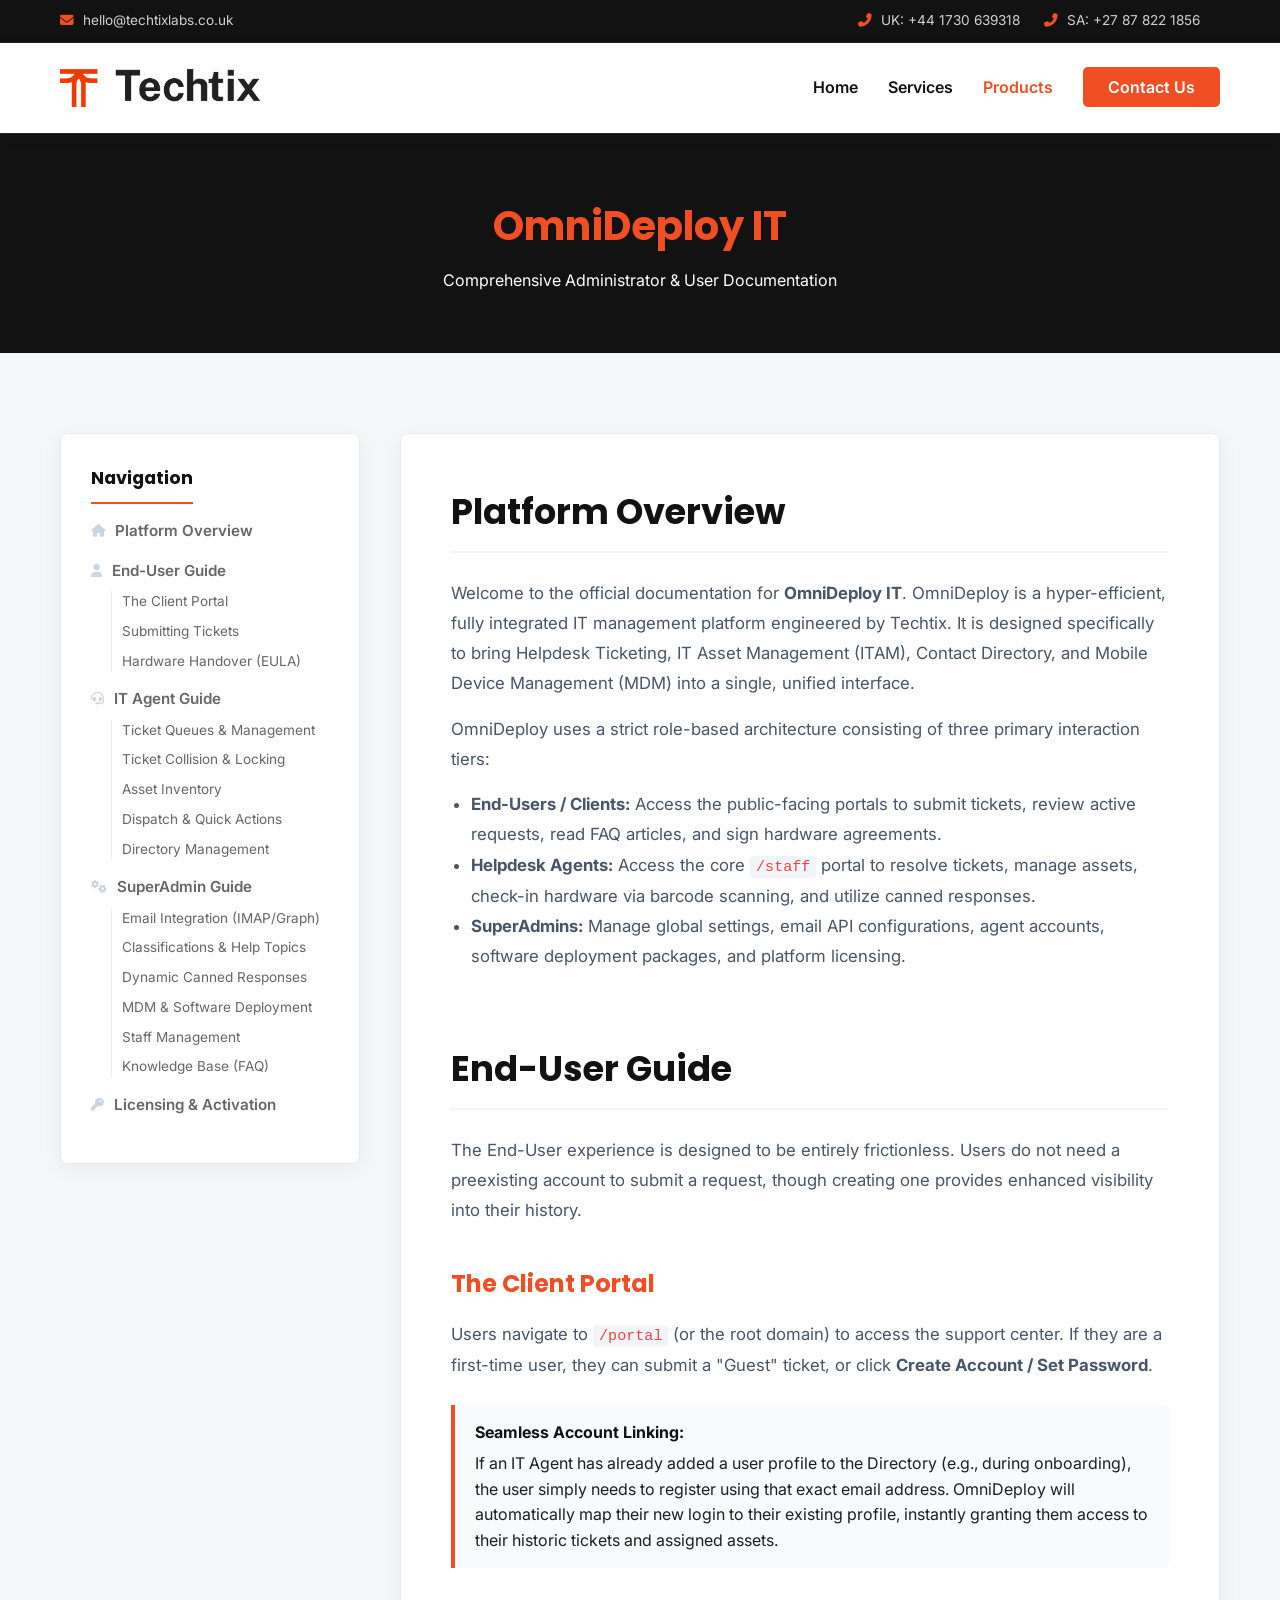
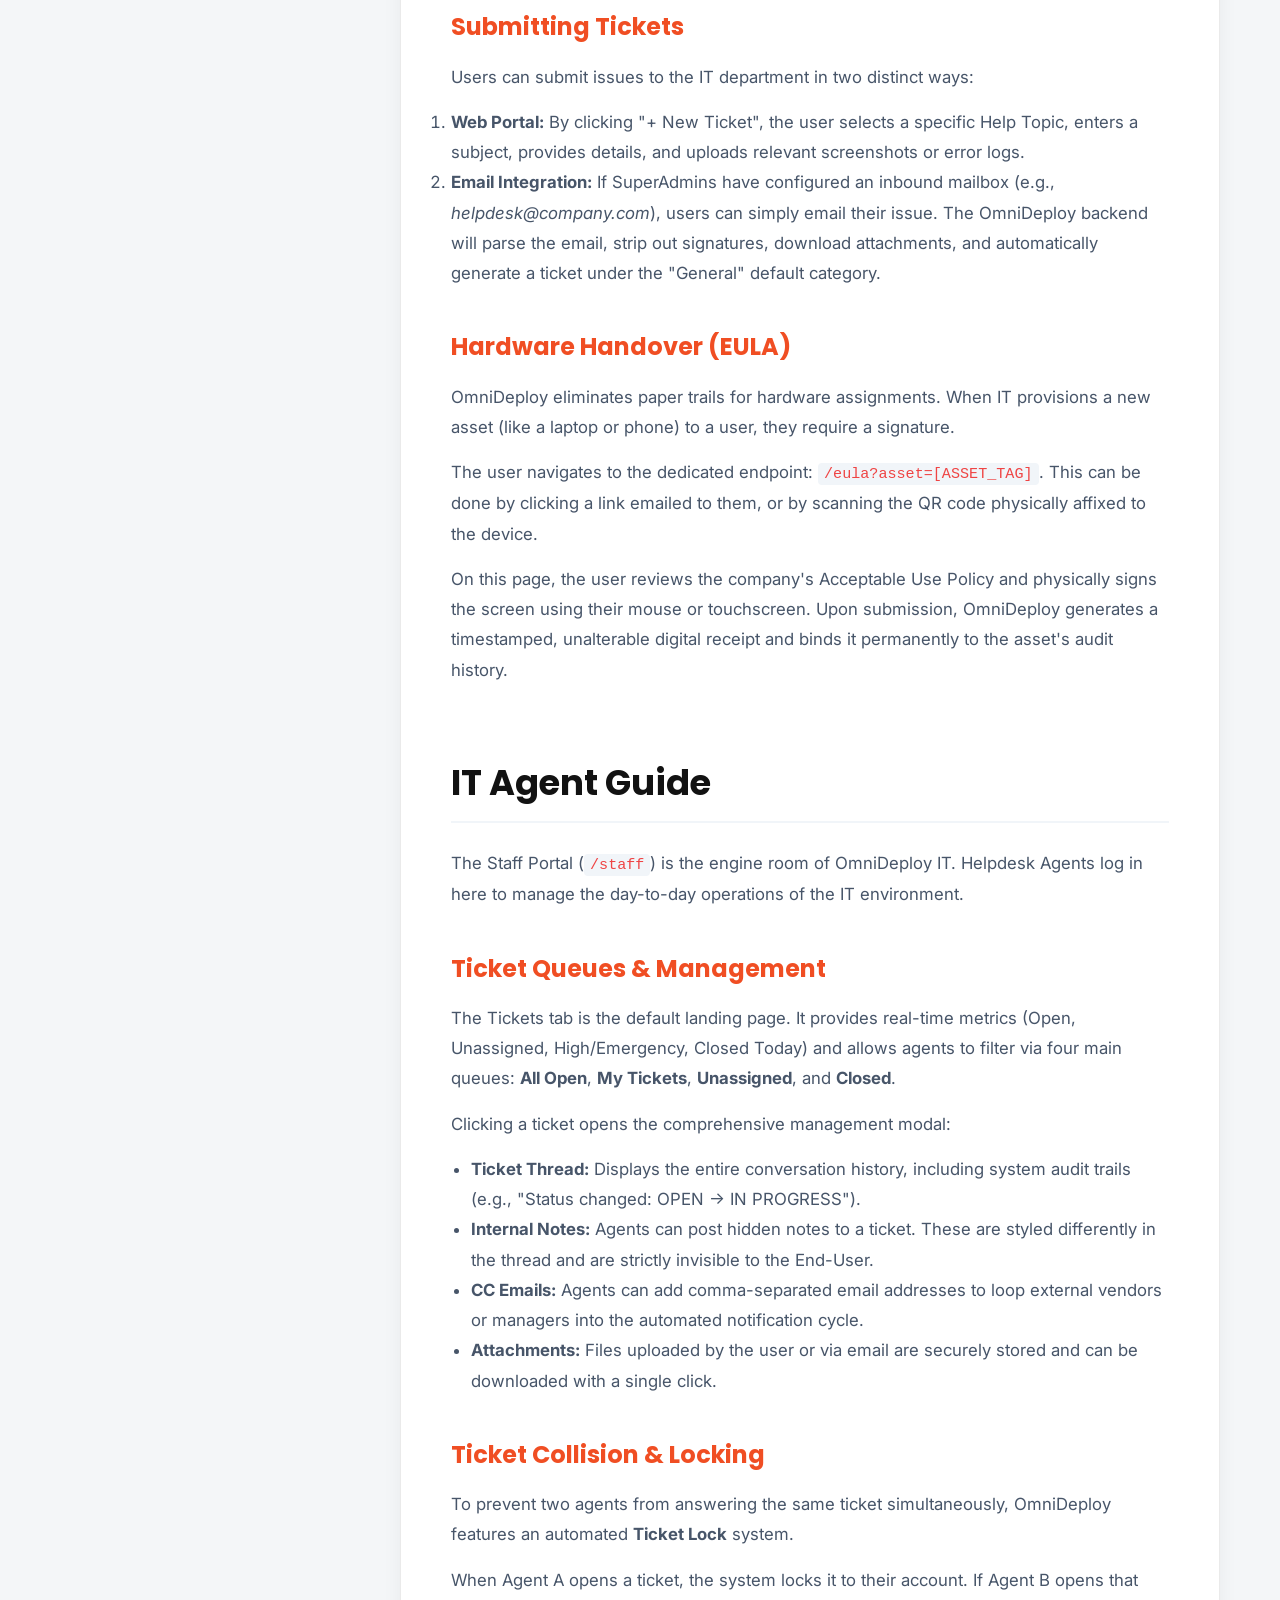
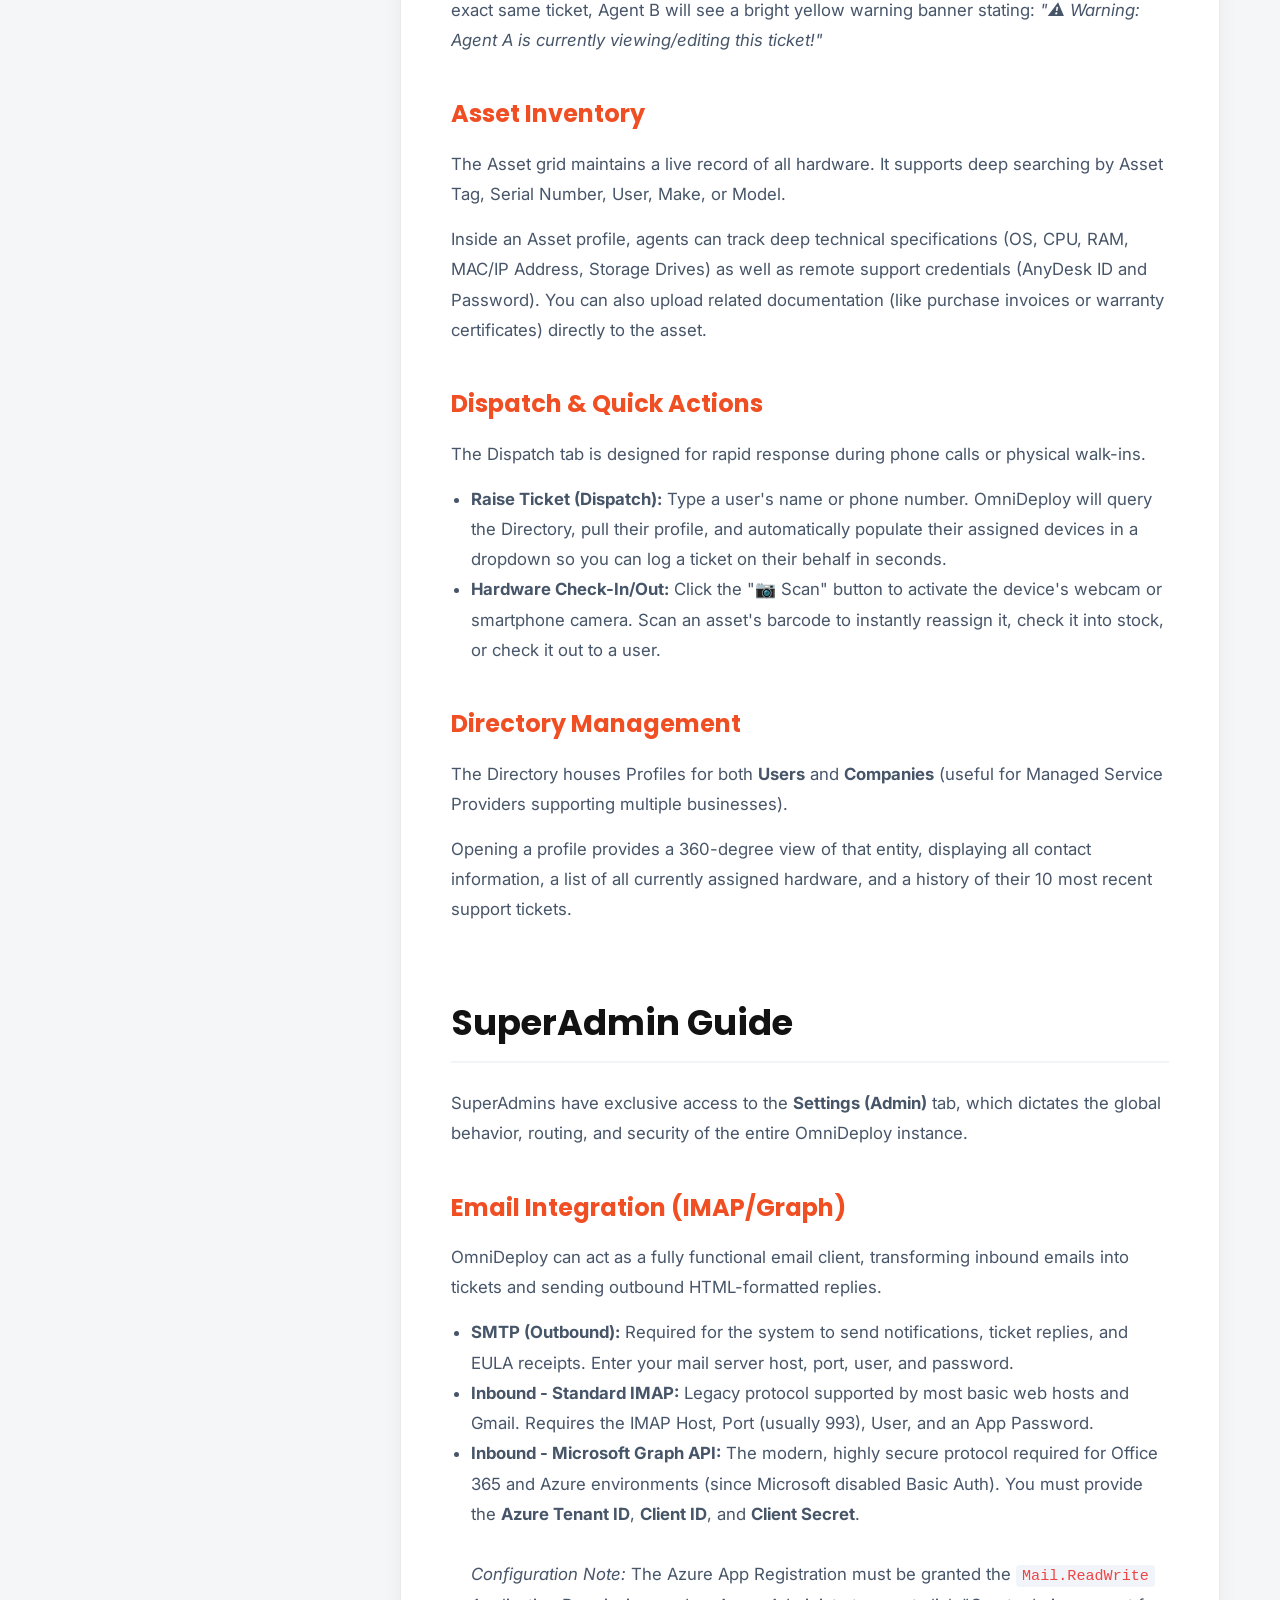
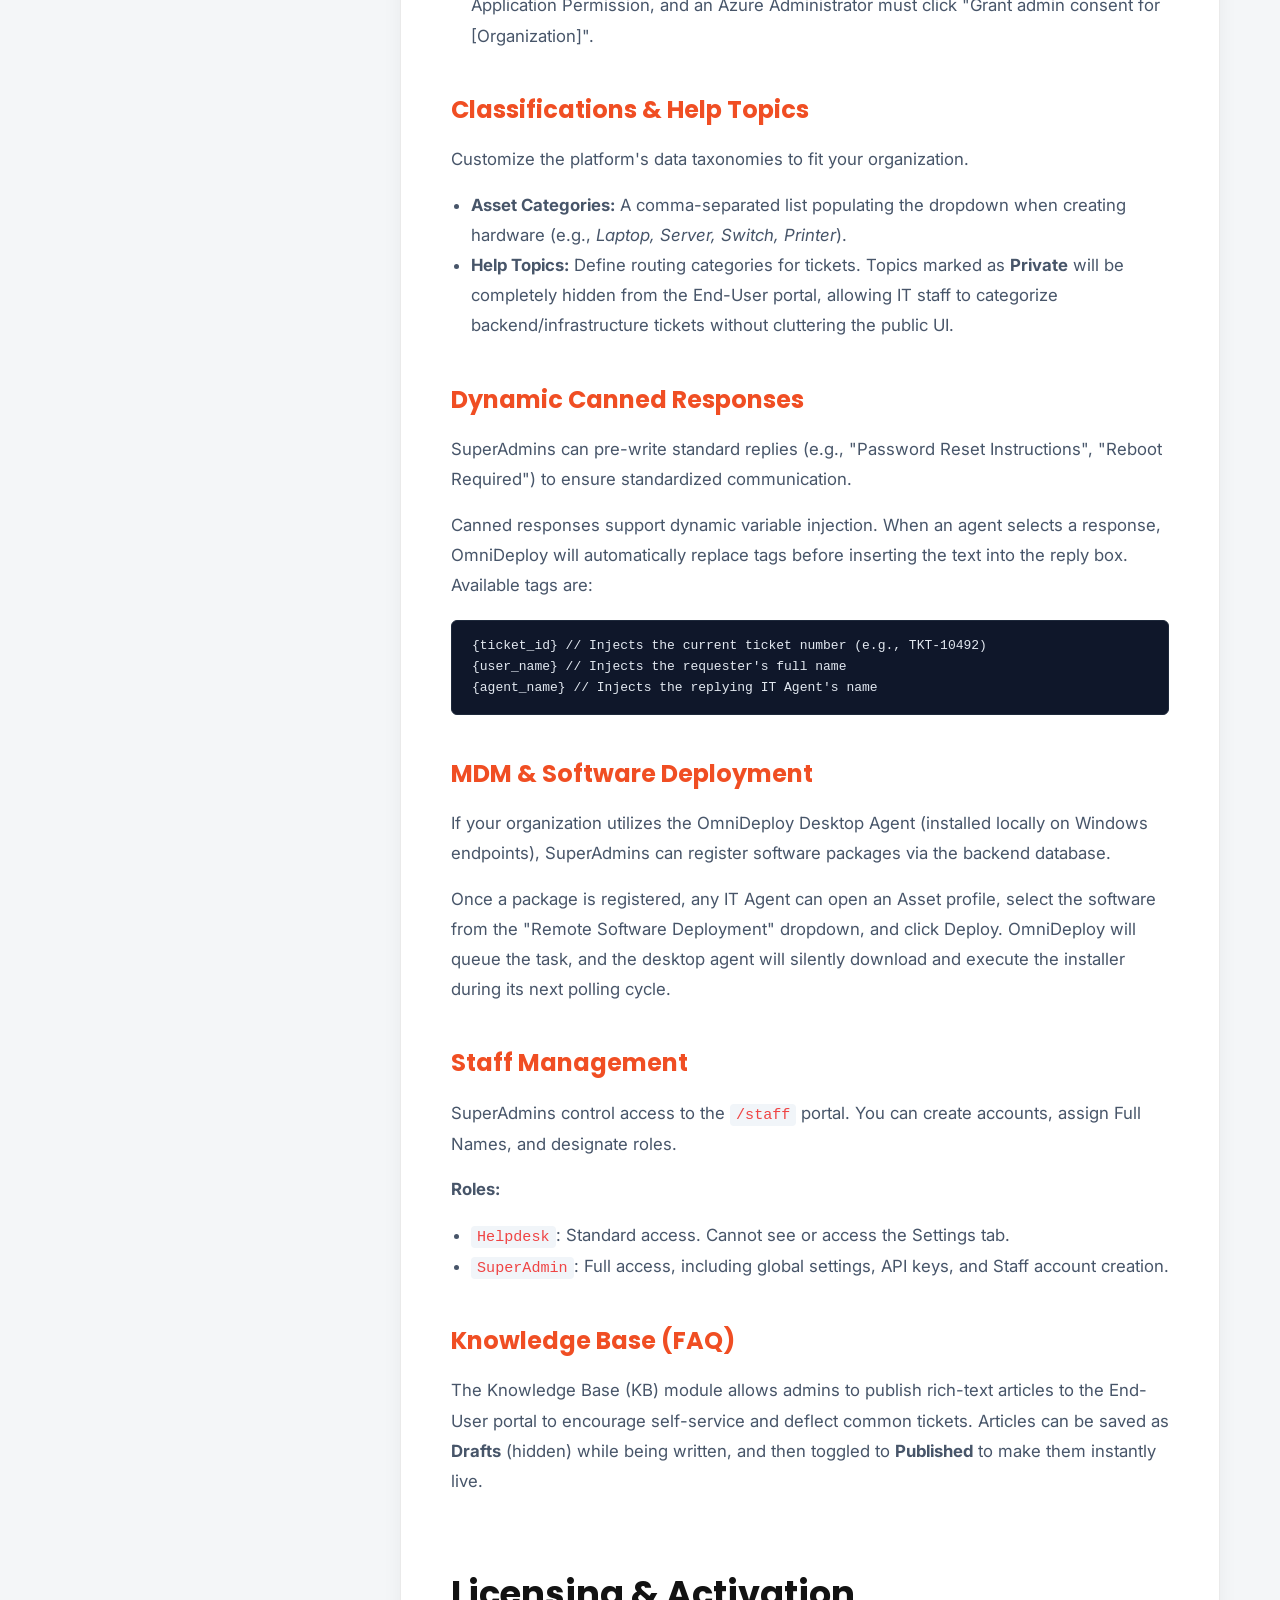
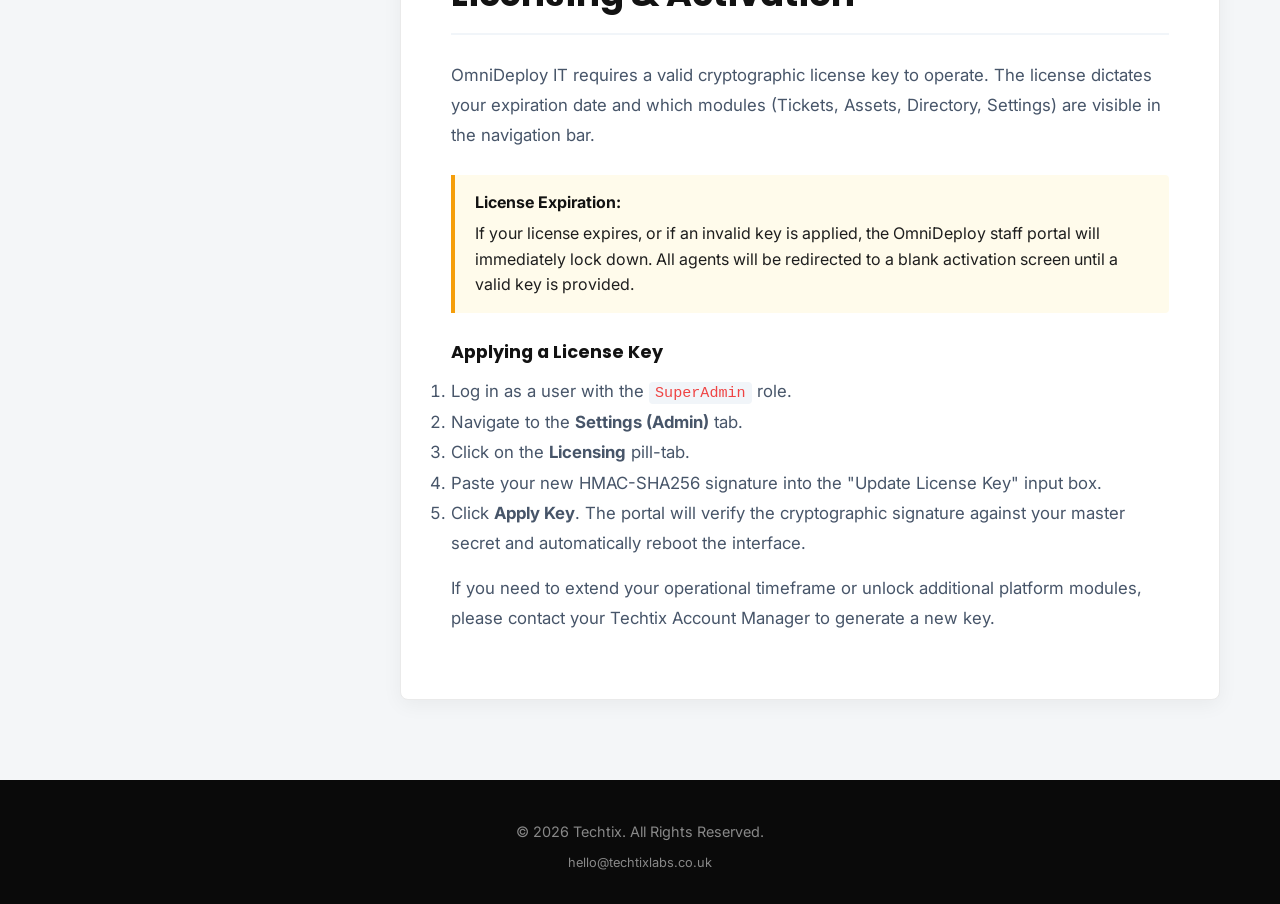
==== documentation/omnideploy/index.html @ b0137fd6 "Changes" ====
<!DOCTYPE html>
<html lang="en">
<head>
    <meta charset="UTF-8">
    <meta name="viewport" content="width=device-width, initial-scale=1.0">
    <title>OmniDeploy IT Documentation | Techtix</title>
    <link rel="stylesheet" href="https://cdnjs.cloudflare.com/ajax/libs/font-awesome/6.4.0/css/all.min.css">
    <link rel="stylesheet" href="/styles.css"> 
    <style>
        /* --- CUSTOM DOCUMENTATION STYLES --- */
        .doc-layout {
            display: flex;
            gap: 40px;
            align-items: flex-start;
        }
        
        .doc-sidebar {
            width: 300px;
            flex-shrink: 0;
            position: sticky;
            top: 110px;
            background: var(--white);
            padding: 30px;
            border-radius: 8px;
            box-shadow: 0 5px 20px rgba(0,0,0,0.05);
            border: 1px solid #eaeaea;
            max-height: calc(100vh - 140px);
            overflow-y: auto;
        }

        .doc-sidebar h4 {
            color: var(--secondary);
            font-size: 1.1rem;
            margin-bottom: 15px;
            border-bottom: 2px solid var(--primary);
            padding-bottom: 10px;
            display: inline-block;
        }

        .doc-sidebar ul {
            list-style: none;
            padding: 0;
            margin: 0;
        }

        .doc-sidebar > ul > li {
            margin-bottom: 15px;
        }

        .doc-sidebar ul ul {
            margin-left: 20px;
            margin-top: 8px;
            border-left: 1px solid #eee;
            padding-left: 10px;
        }

        .doc-sidebar ul ul li {
            margin-bottom: 8px;
        }

        .doc-sidebar ul li a {
            color: var(--text-grey);
            font-size: 0.95rem;
            font-weight: 600;
            transition: var(--transition);
            display: flex;
            align-items: center;
        }

        .doc-sidebar ul ul li a {
            font-size: 0.85rem;
            font-weight: 400;
        }

        .doc-sidebar ul li a:hover, .doc-sidebar ul li a.active-link {
            color: var(--primary);
            transform: translateX(3px);
        }

        .doc-sidebar ul li a i {
            margin-right: 10px;
            font-size: 0.8rem;
            color: #cbd5e1;
        }

        .doc-content {
            flex: 1;
            background: var(--white);
            padding: 50px;
            border-radius: 8px;
            box-shadow: 0 5px 20px rgba(0,0,0,0.05);
            border: 1px solid #eaeaea;
        }

        .doc-section {
            margin-bottom: 70px;
        }

        .doc-section:last-child {
            margin-bottom: 0;
        }

        .doc-section h2 {
            color: var(--secondary);
            font-size: 2.2rem;
            margin-bottom: 25px;
            padding-bottom: 10px;
            border-bottom: 2px solid #f1f5f9;
        }

        .doc-section h3 {
            color: var(--primary);
            font-size: 1.5rem;
            margin-top: 40px;
            margin-bottom: 15px;
        }

        .doc-section h4 {
            color: var(--secondary);
            font-size: 1.1rem;
            margin-top: 25px;
            margin-bottom: 10px;
        }

        .doc-section p, .doc-section ul, .doc-section ol {
            margin-bottom: 15px;
            color: #475569;
            line-height: 1.8;
            font-size: 1.05rem;
        }

        .doc-section ul {
            padding-left: 20px;
            list-style-type: disc;
        }

        .doc-note {
            background: #f8fafc;
            border-left: 4px solid var(--primary);
            padding: 15px 20px;
            margin: 25px 0;
            border-radius: 0 4px 4px 0;
        }

        .doc-note strong {
            color: var(--secondary);
            display: block;
            margin-bottom: 5px;
        }

        .doc-warning {
            background: #fffbeb;
            border-left: 4px solid #f59e0b;
        }
        
        .code-block {
            background: #0f172a;
            color: #e2e8f0;
            padding: 15px 20px;
            border-radius: 6px;
            font-family: monospace;
            font-size: 13px;
            overflow-x: auto;
            margin: 20px 0;
            border: 1px solid #1e293b;
        }

        code {
            background: #f1f5f9;
            color: #ef4444;
            padding: 2px 6px;
            border-radius: 4px;
            font-family: monospace;
            font-size: 0.9em;
        }

        /* Mobile Responsive adjustments */
        @media (max-width: 900px) {
            .doc-layout {
                flex-direction: column;
            }
            .doc-sidebar {
                width: 100%;
                position: relative;
                top: 0;
                max-height: none;
            }
            .doc-content {
                padding: 30px 20px;
            }
        }
    </style>
</head>
<body class="bg-light">

    <div class="top-bar">
        <div class="container">
            <div class="top-bar-info">
                <span><i class="fas fa-envelope"></i> hello@techtixlabs.co.uk</span>
            </div>
            <div class="top-bar-info">
                <span><i class="fas fa-phone-alt"></i> UK: +44 1730 639318</span>
                <span><i class="fas fa-phone-alt"></i> SA: +27 87 822 1856</span>
            </div>
        </div>
    </div>

    <header>
        <div class="container nav-container">
            <a href="/index.html" class="logo">
                <img src="/assets/logo.png" alt="Techtix Logo">
            </a>
            <div class="hamburger">
                <i class="fas fa-bars"></i>
            </div>
            <ul class="nav-links">
                <li><a href="/index.html">Home</a></li>
                <li><a href="/services.html">Services</a></li>
                <li><a href="/products.html" class="active">Products</a></li>
                <li><a href="/contact.html" class="btn-nav">Contact Us</a></li>
            </ul>
        </div>
    </header>

    <div class="page-header">
        <div class="container">
            <h1>OmniDeploy IT</h1>
            <p>Comprehensive Administrator & User Documentation</p>
        </div>
    </div>

    <section class="section-padding">
        <div class="container">
            <div class="doc-layout">
                
                <aside class="doc-sidebar">
                    <h4>Navigation</h4>
                    <ul>
                        <li>
                            <a href="#overview"><i class="fas fa-home"></i> Platform Overview</a>
                        </li>
                        <li>
                            <a href="#user-guide"><i class="fas fa-user"></i> End-User Guide</a>
                            <ul>
                                <li><a href="#user-portal">The Client Portal</a></li>
                                <li><a href="#user-tickets">Submitting Tickets</a></li>
                                <li><a href="#user-eula">Hardware Handover (EULA)</a></li>
                            </ul>
                        </li>
                        <li>
                            <a href="#agent-guide"><i class="fas fa-headset"></i> IT Agent Guide</a>
                            <ul>
                                <li><a href="#agent-tickets">Ticket Queues & Management</a></li>
                                <li><a href="#agent-collision">Ticket Collision & Locking</a></li>
                                <li><a href="#agent-assets">Asset Inventory</a></li>
                                <li><a href="#agent-dispatch">Dispatch & Quick Actions</a></li>
                                <li><a href="#agent-directory">Directory Management</a></li>
                            </ul>
                        </li>
                        <li>
                            <a href="#admin-guide"><i class="fas fa-cogs"></i> SuperAdmin Guide</a>
                            <ul>
                                <li><a href="#admin-email">Email Integration (IMAP/Graph)</a></li>
                                <li><a href="#admin-classifications">Classifications & Help Topics</a></li>
                                <li><a href="#admin-canned">Dynamic Canned Responses</a></li>
                                <li><a href="#admin-mdm">MDM & Software Deployment</a></li>
                                <li><a href="#admin-staff">Staff Management</a></li>
                                <li><a href="#admin-kb">Knowledge Base (FAQ)</a></li>
                            </ul>
                        </li>
                        <li>
                            <a href="#licensing"><i class="fas fa-key"></i> Licensing & Activation</a>
                        </li>
                    </ul>
                </aside>

                <div class="doc-content">
                    
                    <div id="overview" class="doc-section">
                        <h2>Platform Overview</h2>
                        <p>Welcome to the official documentation for <strong>OmniDeploy IT</strong>. OmniDeploy is a hyper-efficient, fully integrated IT management platform engineered by Techtix. It is designed specifically to bring Helpdesk Ticketing, IT Asset Management (ITAM), Contact Directory, and Mobile Device Management (MDM) into a single, unified interface.</p>
                        <p>OmniDeploy uses a strict role-based architecture consisting of three primary interaction tiers:</p>
                        <ul>
                            <li><strong>End-Users / Clients:</strong> Access the public-facing portals to submit tickets, review active requests, read FAQ articles, and sign hardware agreements.</li>
                            <li><strong>Helpdesk Agents:</strong> Access the core <code>/staff</code> portal to resolve tickets, manage assets, check-in hardware via barcode scanning, and utilize canned responses.</li>
                            <li><strong>SuperAdmins:</strong> Manage global settings, email API configurations, agent accounts, software deployment packages, and platform licensing.</li>
                        </ul>
                    </div>

                    <div id="user-guide" class="doc-section">
                        <h2>End-User Guide</h2>
                        <p>The End-User experience is designed to be entirely frictionless. Users do not need a preexisting account to submit a request, though creating one provides enhanced visibility into their history.</p>
                        
                        <h3 id="user-portal">The Client Portal</h3>
                        <p>Users navigate to <code>/portal</code> (or the root domain) to access the support center. If they are a first-time user, they can submit a "Guest" ticket, or click <strong>Create Account / Set Password</strong>.</p>
                        
                        <div class="doc-note">
                            <strong>Seamless Account Linking:</strong>
                            If an IT Agent has already added a user profile to the Directory (e.g., during onboarding), the user simply needs to register using that exact email address. OmniDeploy will automatically map their new login to their existing profile, instantly granting them access to their historic tickets and assigned assets.
                        </div>

                        <h3 id="user-tickets">Submitting Tickets</h3>
                        <p>Users can submit issues to the IT department in two distinct ways:</p>
                        <ol>
                            <li><strong>Web Portal:</strong> By clicking "+ New Ticket", the user selects a specific Help Topic, enters a subject, provides details, and uploads relevant screenshots or error logs.</li>
                            <li><strong>Email Integration:</strong> If SuperAdmins have configured an inbound mailbox (e.g., <em>helpdesk@company.com</em>), users can simply email their issue. The OmniDeploy backend will parse the email, strip out signatures, download attachments, and automatically generate a ticket under the "General" default category.</li>
                        </ol>

                        <h3 id="user-eula">Hardware Handover (EULA)</h3>
                        <p>OmniDeploy eliminates paper trails for hardware assignments. When IT provisions a new asset (like a laptop or phone) to a user, they require a signature.</p>
                        <p>The user navigates to the dedicated endpoint: <code>/eula?asset=[ASSET_TAG]</code>. This can be done by clicking a link emailed to them, or by scanning the QR code physically affixed to the device.</p>
                        <p>On this page, the user reviews the company's Acceptable Use Policy and physically signs the screen using their mouse or touchscreen. Upon submission, OmniDeploy generates a timestamped, unalterable digital receipt and binds it permanently to the asset's audit history.</p>
                    </div>

                    <div id="agent-guide" class="doc-section">
                        <h2>IT Agent Guide</h2>
                        <p>The Staff Portal (<code>/staff</code>) is the engine room of OmniDeploy IT. Helpdesk Agents log in here to manage the day-to-day operations of the IT environment.</p>

                        <h3 id="agent-tickets">Ticket Queues & Management</h3>
                        <p>The Tickets tab is the default landing page. It provides real-time metrics (Open, Unassigned, High/Emergency, Closed Today) and allows agents to filter via four main queues: <strong>All Open</strong>, <strong>My Tickets</strong>, <strong>Unassigned</strong>, and <strong>Closed</strong>.</p>
                        <p>Clicking a ticket opens the comprehensive management modal:</p>
                        <ul>
                            <li><strong>Ticket Thread:</strong> Displays the entire conversation history, including system audit trails (e.g., "Status changed: OPEN -> IN PROGRESS").</li>
                            <li><strong>Internal Notes:</strong> Agents can post hidden notes to a ticket. These are styled differently in the thread and are strictly invisible to the End-User.</li>
                            <li><strong>CC Emails:</strong> Agents can add comma-separated email addresses to loop external vendors or managers into the automated notification cycle.</li>
                            <li><strong>Attachments:</strong> Files uploaded by the user or via email are securely stored and can be downloaded with a single click.</li>
                        </ul>

                        <h3 id="agent-collision">Ticket Collision & Locking</h3>
                        <p>To prevent two agents from answering the same ticket simultaneously, OmniDeploy features an automated <strong>Ticket Lock</strong> system.</p>
                        <p>When Agent A opens a ticket, the system locks it to their account. If Agent B opens that exact same ticket, Agent B will see a bright yellow warning banner stating: <em>"⚠️ Warning: Agent A is currently viewing/editing this ticket!"</em></p>

                        <h3 id="agent-assets">Asset Inventory</h3>
                        <p>The Asset grid maintains a live record of all hardware. It supports deep searching by Asset Tag, Serial Number, User, Make, or Model.</p>
                        <p>Inside an Asset profile, agents can track deep technical specifications (OS, CPU, RAM, MAC/IP Address, Storage Drives) as well as remote support credentials (AnyDesk ID and Password). You can also upload related documentation (like purchase invoices or warranty certificates) directly to the asset.</p>

                        <h3 id="agent-dispatch">Dispatch & Quick Actions</h3>
                        <p>The Dispatch tab is designed for rapid response during phone calls or physical walk-ins.</p>
                        <ul>
                            <li><strong>Raise Ticket (Dispatch):</strong> Type a user's name or phone number. OmniDeploy will query the Directory, pull their profile, and automatically populate their assigned devices in a dropdown so you can log a ticket on their behalf in seconds.</li>
                            <li><strong>Hardware Check-In/Out:</strong> Click the "📷 Scan" button to activate the device's webcam or smartphone camera. Scan an asset's barcode to instantly reassign it, check it into stock, or check it out to a user.</li>
                        </ul>

                        <h3 id="agent-directory">Directory Management</h3>
                        <p>The Directory houses Profiles for both <strong>Users</strong> and <strong>Companies</strong> (useful for Managed Service Providers supporting multiple businesses).</p>
                        <p>Opening a profile provides a 360-degree view of that entity, displaying all contact information, a list of all currently assigned hardware, and a history of their 10 most recent support tickets.</p>
                    </div>

                    <div id="admin-guide" class="doc-section">
                        <h2>SuperAdmin Guide</h2>
                        <p>SuperAdmins have exclusive access to the <strong>Settings (Admin)</strong> tab, which dictates the global behavior, routing, and security of the entire OmniDeploy instance.</p>

                        <h3 id="admin-email">Email Integration (IMAP/Graph)</h3>
                        <p>OmniDeploy can act as a fully functional email client, transforming inbound emails into tickets and sending outbound HTML-formatted replies.</p>
                        <ul>
                            <li><strong>SMTP (Outbound):</strong> Required for the system to send notifications, ticket replies, and EULA receipts. Enter your mail server host, port, user, and password.</li>
                            <li><strong>Inbound - Standard IMAP:</strong> Legacy protocol supported by most basic web hosts and Gmail. Requires the IMAP Host, Port (usually 993), User, and an App Password.</li>
                            <li><strong>Inbound - Microsoft Graph API:</strong> The modern, highly secure protocol required for Office 365 and Azure environments (since Microsoft disabled Basic Auth). You must provide the <strong>Azure Tenant ID</strong>, <strong>Client ID</strong>, and <strong>Client Secret</strong>. 
                            <br><br><em>Configuration Note:</em> The Azure App Registration must be granted the <code>Mail.ReadWrite</code> Application Permission, and an Azure Administrator must click "Grant admin consent for [Organization]".</li>
                        </ul>

                        <h3 id="admin-classifications">Classifications & Help Topics</h3>
                        <p>Customize the platform's data taxonomies to fit your organization.</p>
                        <ul>
                            <li><strong>Asset Categories:</strong> A comma-separated list populating the dropdown when creating hardware (e.g., <em>Laptop, Server, Switch, Printer</em>).</li>
                            <li><strong>Help Topics:</strong> Define routing categories for tickets. Topics marked as <strong>Private</strong> will be completely hidden from the End-User portal, allowing IT staff to categorize backend/infrastructure tickets without cluttering the public UI.</li>
                        </ul>

                        <h3 id="admin-canned">Dynamic Canned Responses</h3>
                        <p>SuperAdmins can pre-write standard replies (e.g., "Password Reset Instructions", "Reboot Required") to ensure standardized communication.</p>
                        <p>Canned responses support dynamic variable injection. When an agent selects a response, OmniDeploy will automatically replace tags before inserting the text into the reply box. Available tags are:</p>
                        <div class="code-block">
                            {ticket_id}   // Injects the current ticket number (e.g., TKT-10492)<br>
                            {user_name}   // Injects the requester's full name<br>
                            {agent_name}  // Injects the replying IT Agent's name
                        </div>

                        <h3 id="admin-mdm">MDM & Software Deployment</h3>
                        <p>If your organization utilizes the OmniDeploy Desktop Agent (installed locally on Windows endpoints), SuperAdmins can register software packages via the backend database.</p>
                        <p>Once a package is registered, any IT Agent can open an Asset profile, select the software from the "Remote Software Deployment" dropdown, and click Deploy. OmniDeploy will queue the task, and the desktop agent will silently download and execute the installer during its next polling cycle.</p>

                        <h3 id="admin-staff">Staff Management</h3>
                        <p>SuperAdmins control access to the <code>/staff</code> portal. You can create accounts, assign Full Names, and designate roles.</p>
                        <p><strong>Roles:</strong></p>
                        <ul>
                            <li><code>Helpdesk</code>: Standard access. Cannot see or access the Settings tab.</li>
                            <li><code>SuperAdmin</code>: Full access, including global settings, API keys, and Staff account creation.</li>
                        </ul>

                        <h3 id="admin-kb">Knowledge Base (FAQ)</h3>
                        <p>The Knowledge Base (KB) module allows admins to publish rich-text articles to the End-User portal to encourage self-service and deflect common tickets. Articles can be saved as <strong>Drafts</strong> (hidden) while being written, and then toggled to <strong>Published</strong> to make them instantly live.</p>
                    </div>

                    <div id="licensing" class="doc-section">
                        <h2>Licensing & Activation</h2>
                        <p>OmniDeploy IT requires a valid cryptographic license key to operate. The license dictates your expiration date and which modules (Tickets, Assets, Directory, Settings) are visible in the navigation bar.</p>
                        
                        <div class="doc-warning doc-note" style="border-left-color: #f59e0b;">
                            <strong>License Expiration:</strong>
                            If your license expires, or if an invalid key is applied, the OmniDeploy staff portal will immediately lock down. All agents will be redirected to a blank activation screen until a valid key is provided.
                        </div>

                        <h4>Applying a License Key</h4>
                        <ol>
                            <li>Log in as a user with the <code>SuperAdmin</code> role.</li>
                            <li>Navigate to the <strong>Settings (Admin)</strong> tab.</li>
                            <li>Click on the <strong>Licensing</strong> pill-tab.</li>
                            <li>Paste your new HMAC-SHA256 signature into the "Update License Key" input box.</li>
                            <li>Click <strong>Apply Key</strong>. The portal will verify the cryptographic signature against your master secret and automatically reboot the interface.</li>
                        </ol>
                        <p>If you need to extend your operational timeframe or unlock additional platform modules, please contact your Techtix Account Manager to generate a new key.</p>
                    </div>

                </div>
            </div>
        </div>
    </section>

    <footer>
        <div class="container">
            <p>&copy; 2026 Techtix. All Rights Reserved.</p>
            <p style="font-size: 0.8rem; margin-top: 10px;">
                <a href="mailto:hello@techtixlabs.co.uk" style="color: #888;">hello@techtixlabs.co.uk</a>
            </p>
        </div>
    </footer>

    <script>
        // Smooth scrolling for sidebar links
        document.querySelectorAll('.doc-sidebar a').forEach(anchor => {
            anchor.addEventListener('click', function (e) {
                e.preventDefault();
                
                // Remove active class from all links
                document.querySelectorAll('.doc-sidebar a').forEach(a => a.classList.remove('active-link'));
                // Add active class to clicked link
                this.classList.add('active-link');

                const targetId = this.getAttribute('href');
                const targetElement = document.querySelector(targetId);
                
                if (targetElement) {
                    window.scrollTo({
                        top: targetElement.offsetTop - 100, // Offset for sticky header
                        behavior: 'smooth'
                    });
                }
            });
        });

        // Mobile Menu Toggle
        const hamburger = document.querySelector('.hamburger');
        const navLinks = document.querySelector('.nav-links');
        if(hamburger) {
            hamburger.addEventListener('click', () => { navLinks.classList.toggle('active'); });
        }
    </script>
</body>
</html>
---- styles.css ----
/* --- TECHTIX CSS STYLES --- */
@import url('https://fonts.googleapis.com/css2?family=Poppins:wght@400;600;700&family=Inter:wght@300;400;600&display=swap');

:root {
    --primary: #f04e23;    /* Techtix Vibrant Orange */
    --secondary: #121212;  /* Techtix Deep Charcoal */
    --accent: #f04e23;     /* Matching Accent */
    --light: #f4f6f8;      /* Cool modern gray */
    --dark: #1e1e1e;
    --text-grey: #666666;
    --white: #ffffff;
    --transition: all 0.3s ease;
}

* {
    margin: 0;
    padding: 0;
    box-sizing: border-box;
}

body {
    font-family: 'Inter', sans-serif;
    line-height: 1.6;
    color: var(--dark);
    background-color: var(--white);
    display: flex;
    flex-direction: column;
    min-height: 100vh;
}

h1, h2, h3, h4 {
    font-family: 'Poppins', sans-serif;
    font-weight: 700;
}

a { text-decoration: none; }
ul { list-style: none; }

.container {
    max-width: 1200px;
    margin: 0 auto;
    padding: 0 20px;
}

/* Top Bar */
.top-bar {
    background: var(--secondary);
    color: rgba(255,255,255,0.8);
    font-size: 0.85rem;
    padding: 10px 0;
    border-bottom: 1px solid rgba(255,255,255,0.05);
}

.top-bar .container {
    display: flex;
    justify-content: space-between;
    align-items: center;
}

.top-bar-info span { margin-right: 20px; }
.top-bar-info i { color: var(--accent); margin-right: 5px; }

/* Header & Nav */
header {
    background: rgba(255, 255, 255, 0.95);
    backdrop-filter: blur(10px);
    box-shadow: 0 2px 15px rgba(0,0,0,0.05);
    position: sticky;
    top: 0;
    z-index: 1000;
}

.nav-container {
    display: flex;
    justify-content: space-between;
    align-items: center;
    height: 90px;
}

.logo img {
    max-width: 200px;
    height: auto;
    display: block;
    transition: var(--transition);
}

.logo:hover img { opacity: 0.8; }

.nav-links {
    display: flex;
    align-items: center;
}

.nav-links li { margin-left: 30px; }

.nav-links a {
    color: var(--secondary);
    font-weight: 600;
    transition: color 0.3s;
}

.nav-links a:hover, .nav-links a.active { color: var(--primary); }

.btn-nav {
    background: var(--primary);
    color: var(--white) !important;
    padding: 10px 25px;
    border-radius: 5px;
    transition: var(--transition) !important;
}

.btn-nav:hover { background: var(--secondary) !important; }

.hamburger {
    display: none;
    cursor: pointer;
    font-size: 1.5rem;
    color: var(--secondary);
}

/* Page Headers (For internal pages) */
.page-header {
    background: var(--secondary);
    color: var(--white);
    padding: 60px 20px;
    text-align: center;
    border-top: 1px solid rgba(255,255,255,0.1);
}

.page-header h1 {
    font-size: 2.5rem;
    color: var(--primary);
    margin-bottom: 10px;
}

/* Home Hero Section */
.hero {
    background: linear-gradient(rgba(18, 18, 18, 0.9), rgba(18, 18, 18, 0.8)), 
                url('https://images.unsplash.com/photo-1497366216548-37526070297c?auto=format&fit=crop&w=1920&q=80');
    background-size: cover;
    background-position: center;
    height: 80vh;
    min-height: 600px;
    display: flex;
    align-items: center;
    color: var(--white);
    text-align: center;
}

.hero-content {
    max-width: 900px;
    margin: 0 auto;
}

.hero h1 {
    font-size: 4rem;
    margin-bottom: 20px;
    line-height: 1.2;
    letter-spacing: -1px;
}

.hero h1 span { color: var(--primary); }

.hero p {
    font-size: 1.2rem;
    margin-bottom: 40px;
    color: #cccccc;
}

.btn {
    display: inline-block;
    padding: 15px 35px;
    border-radius: 5px;
    font-weight: 600;
    margin: 0 10px;
    transition: var(--transition);
}

.btn-primary {
    background: var(--primary);
    color: var(--white);
    border: 2px solid var(--primary);
}

.btn-primary:hover {
    background: transparent;
    color: var(--primary);
}

.btn-outline {
    border: 2px solid var(--white);
    color: var(--white);
}

.btn-outline:hover {
    background: var(--white);
    color: var(--secondary);
}

/* Shared Sections */
.section-padding { padding: 80px 0; flex: 1; }

.section-header {
    text-align: center;
    margin-bottom: 60px;
}

.section-header h2 {
    color: var(--secondary);
    font-size: 2.5rem;
    margin-bottom: 10px;
}

.section-header p { color: var(--text-grey); }

.grid-4 {
    display: grid;
    grid-template-columns: repeat(auto-fit, minmax(250px, 1fr));
    gap: 30px;
}

.card {
    background: var(--white);
    padding: 40px 30px;
    border-radius: 10px;
    box-shadow: 0 10px 30px rgba(0,0,0,0.05);
    text-align: center;
    border-bottom: 4px solid var(--primary);
    transition: var(--transition);
}

.card:hover { transform: translateY(-10px); }

.icon-box {
    width: 70px;
    height: 70px;
    background: rgba(240, 78, 35, 0.1);
    border-radius: 50%;
    display: flex;
    align-items: center;
    justify-content: center;
    margin: 0 auto 20px;
}

.icon-box i { font-size: 1.8rem; color: var(--primary); }

.card h3 {
    margin-bottom: 15px;
    color: var(--secondary);
    font-size: 1.3rem;
}

.card p { color: var(--text-grey); font-size: 0.95rem; }

/* Regions / Split Layout */
.bg-light { background-color: var(--light); }

.split-layout {
    display: flex;
    align-items: center;
    gap: 60px;
}

.text-block { flex: 1; }

.visual-block { 
    flex: 1; 
    background: white;
    padding: 40px;
    border-radius: 10px;
    box-shadow: 0 5px 20px rgba(0,0,0,0.05);
}

.check-list li {
    margin-bottom: 15px;
    display: flex;
    align-items: center;
    color: var(--dark);
    font-weight: 600;
}

.check-list i {
    color: var(--accent);
    margin-right: 15px;
    font-size: 1.2rem;
}

.location-item {
    display: flex;
    align-items: center;
    margin-bottom: 20px;
    padding: 15px;
    background: var(--light);
    border-radius: 8px;
}

.flag { font-size: 2rem; margin-right: 15px; }
.loc-details h4 { color: var(--secondary); margin-bottom: 5px; }
.loc-details p { font-size: 0.85rem; color: var(--text-grey); margin: 0; }

/* Contact Form */
form {
    max-width: 600px;
    margin: 0 auto;
    text-align: left;
    background: var(--white);
    padding: 40px;
    border-radius: 10px;
    box-shadow: 0 10px 30px rgba(0,0,0,0.05);
}

.form-group {
    display: flex;
    gap: 20px;
    margin-bottom: 20px;
}

input, select, textarea {
    width: 100%;
    padding: 15px;
    border: 1px solid #ddd;
    border-radius: 5px;
    font-family: inherit;
    background: #f9f9f9;
}

textarea { resize: vertical; margin-bottom: 20px; }

button[type="submit"] {
    width: 100%;
    padding: 15px;
    background: var(--accent);
    color: var(--white);
    border: none;
    font-weight: 700;
    border-radius: 5px;
    cursor: pointer;
    font-size: 1rem;
    transition: var(--transition);
}

button[type="submit"]:hover { background: var(--secondary); }

/* Footer */
footer {
    background: #0a0a0a;
    color: #888;
    padding: 40px 0;
    text-align: center;
    font-size: 0.9rem;
    margin-top: auto;
}

/* Responsive */
@media (max-width: 768px) {
    .top-bar { display: none; }
    
    .nav-links {
        display: none;
        position: absolute;
        top: 90px;
        left: 0;
        width: 100%;
        background: var(--white);
        flex-direction: column;
        padding: 20px 0;
        box-shadow: 0 5px 10px rgba(0,0,0,0.1);
    }

    .nav-links.active { display: flex; }
    .nav-links li { margin: 15px 0; }
    .hamburger { display: block; }
    
    .hero h1 { font-size: 2.5rem; }
    .split-layout { flex-direction: column; }
    .form-group { flex-direction: column; gap: 15px; }
}
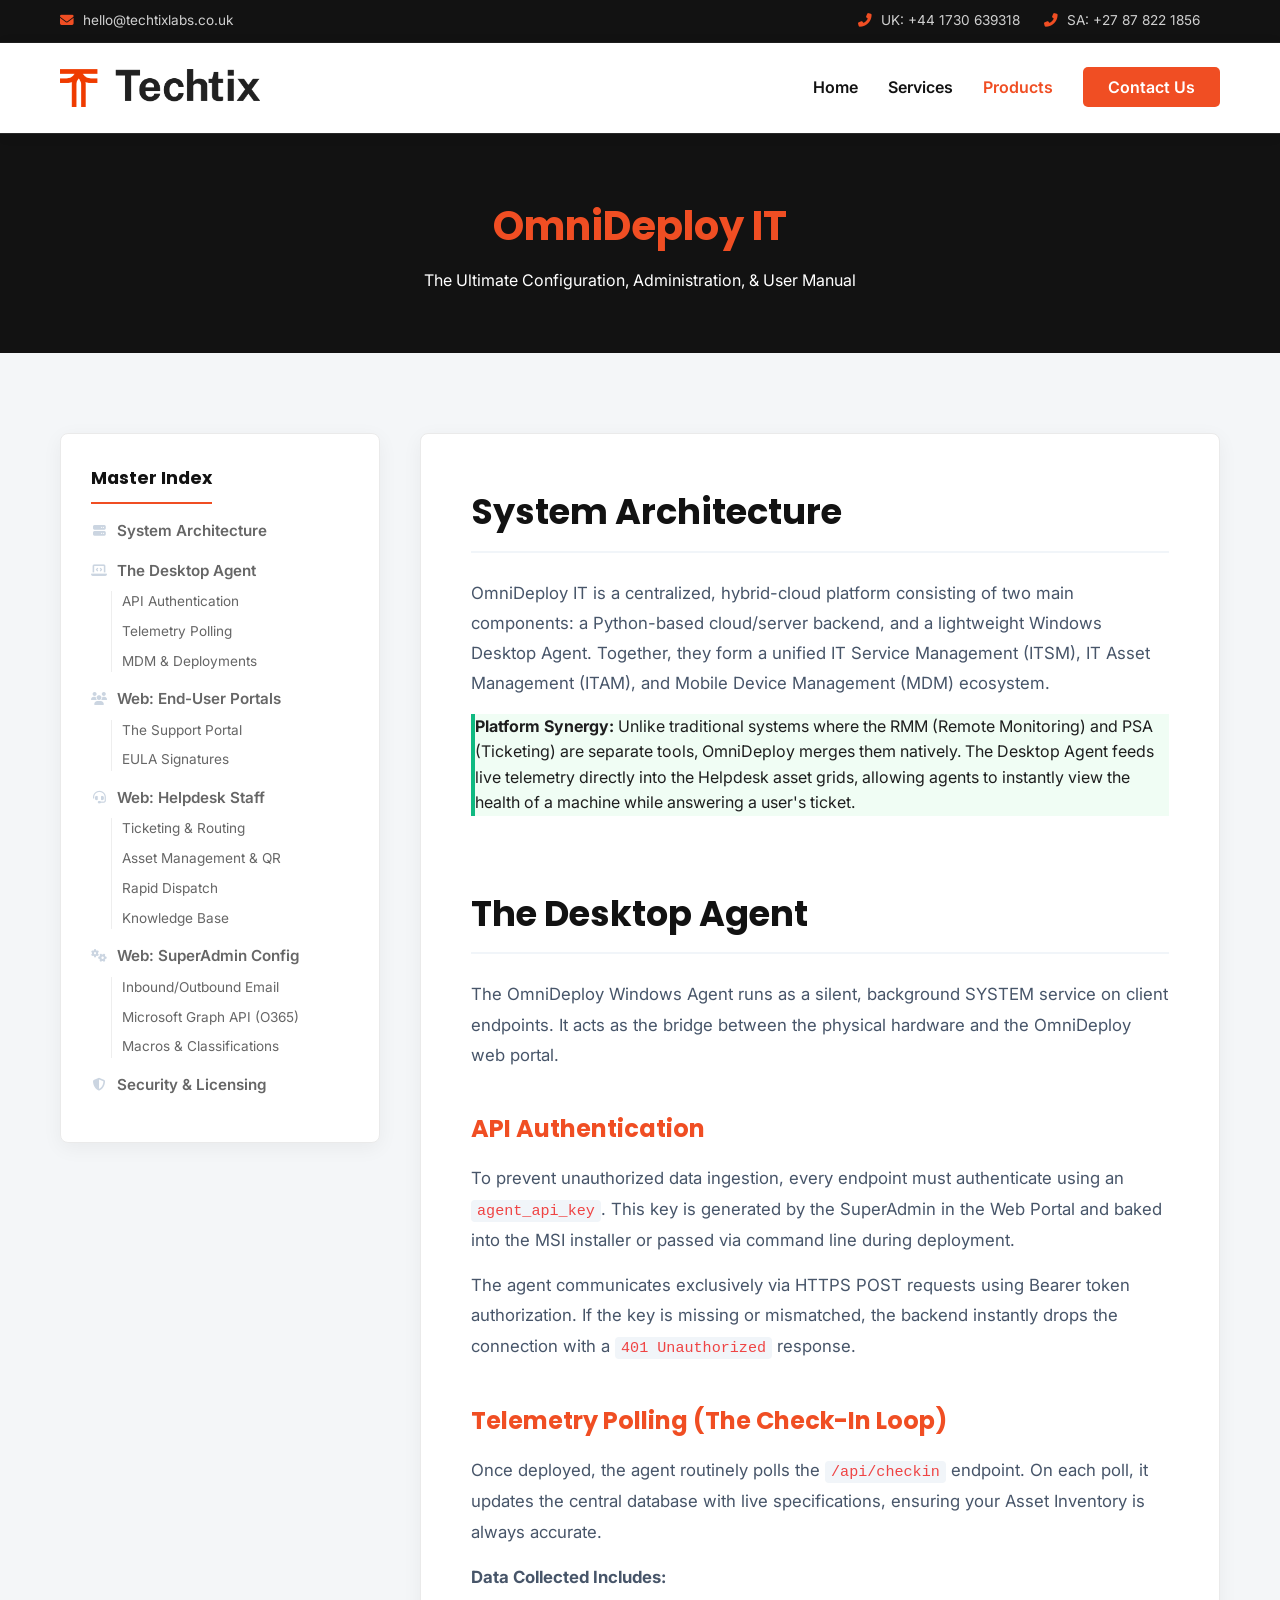
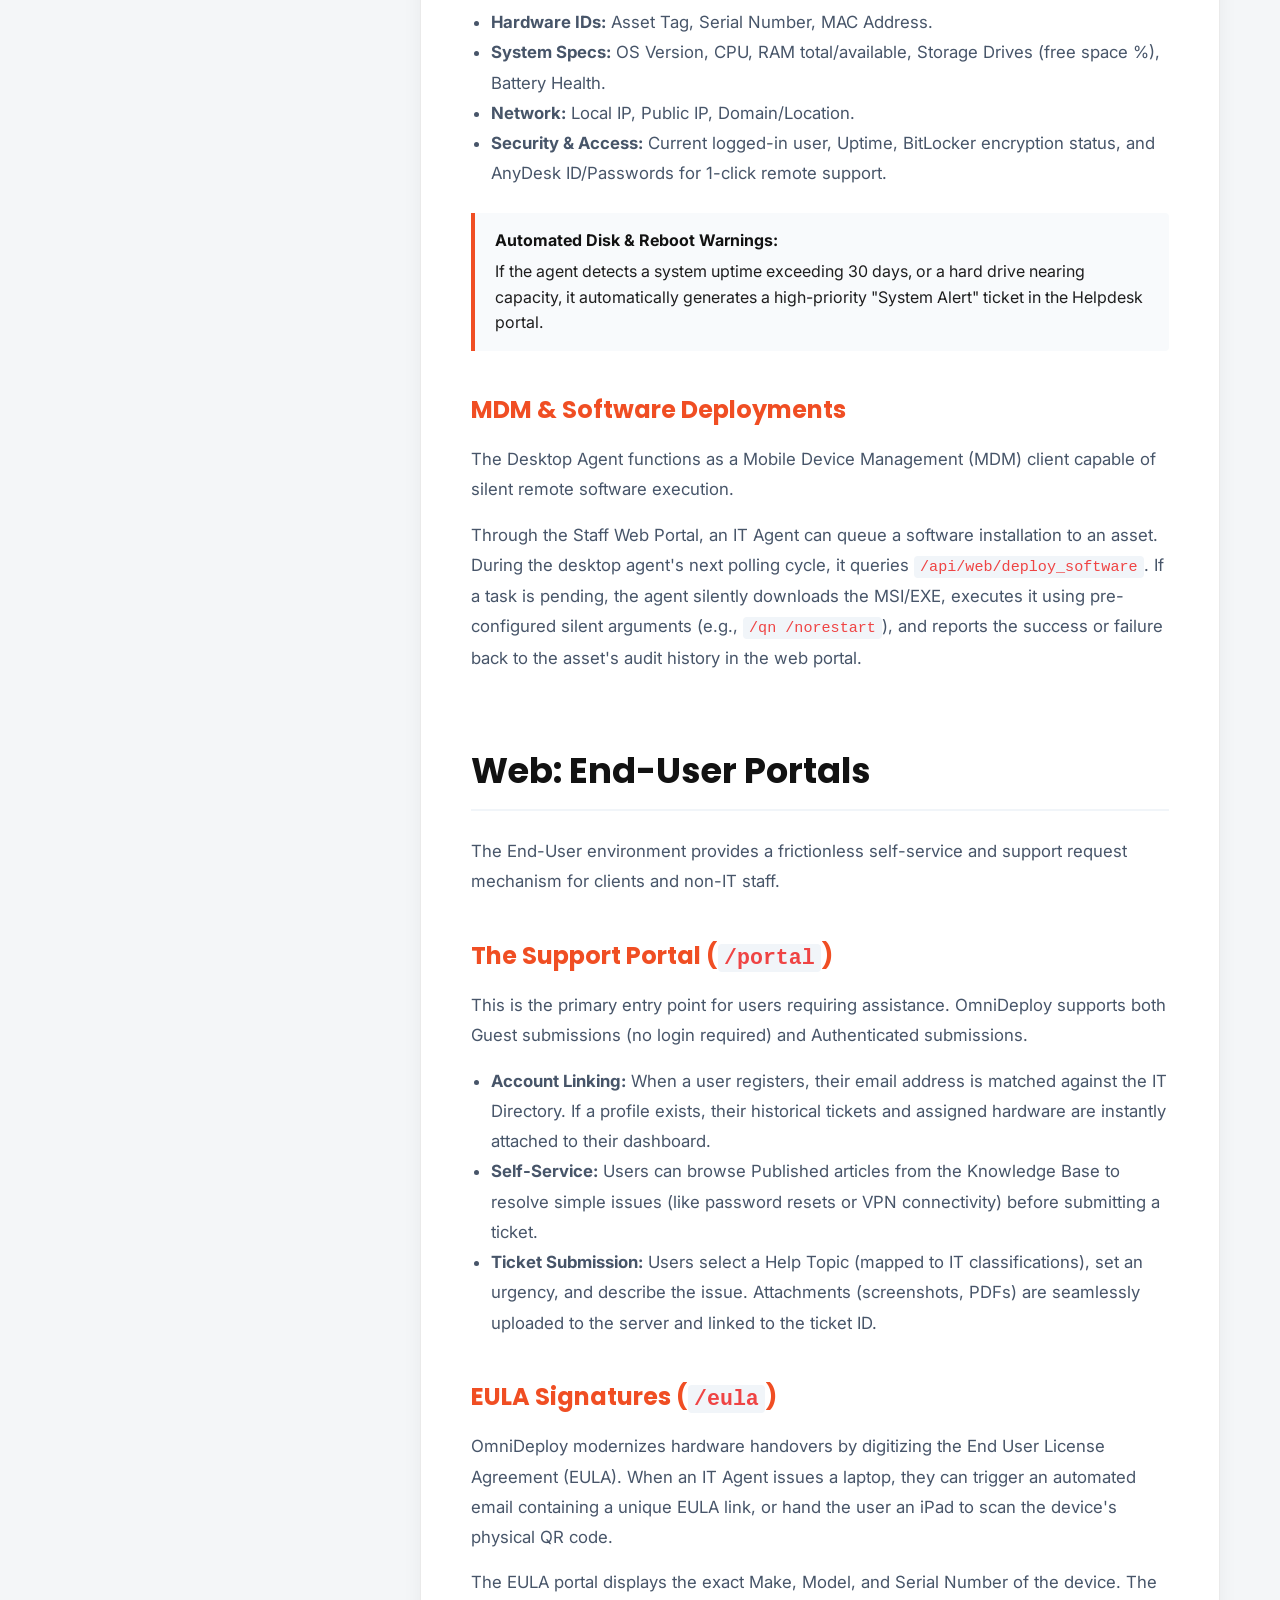
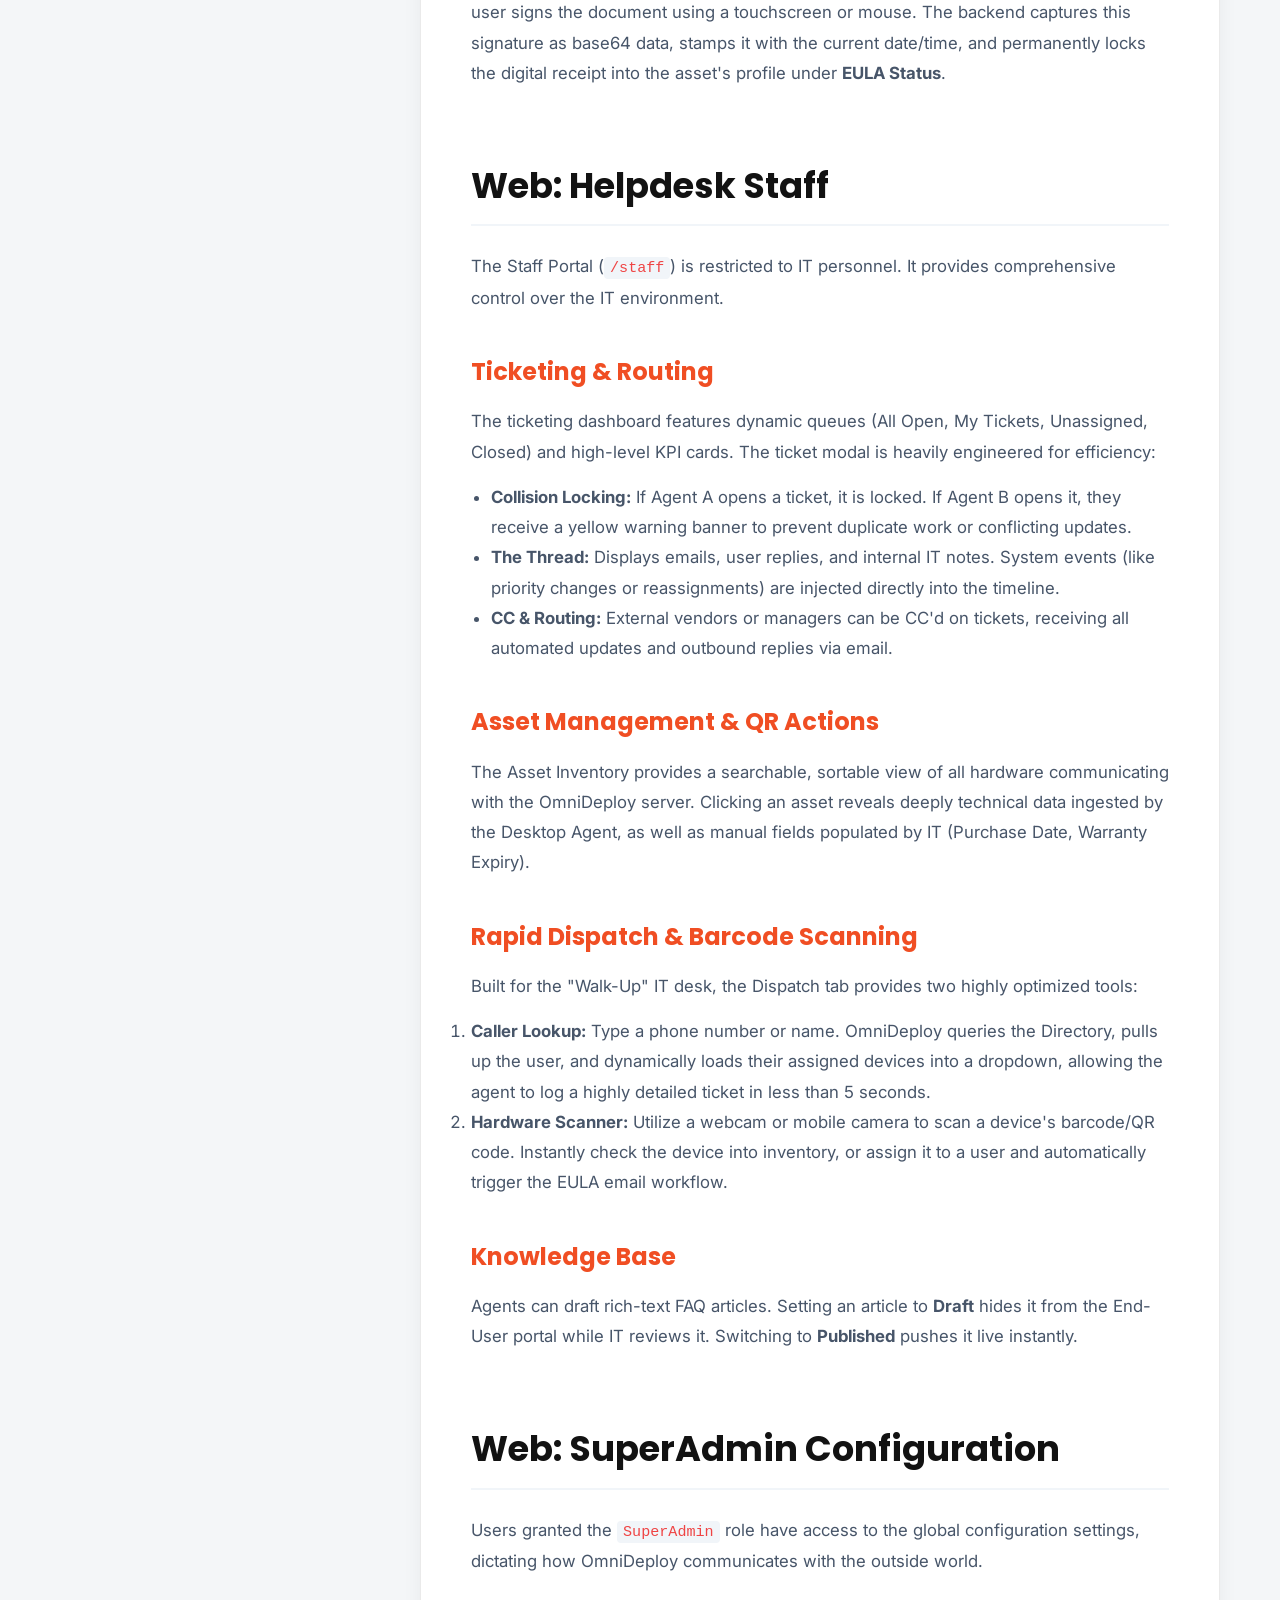
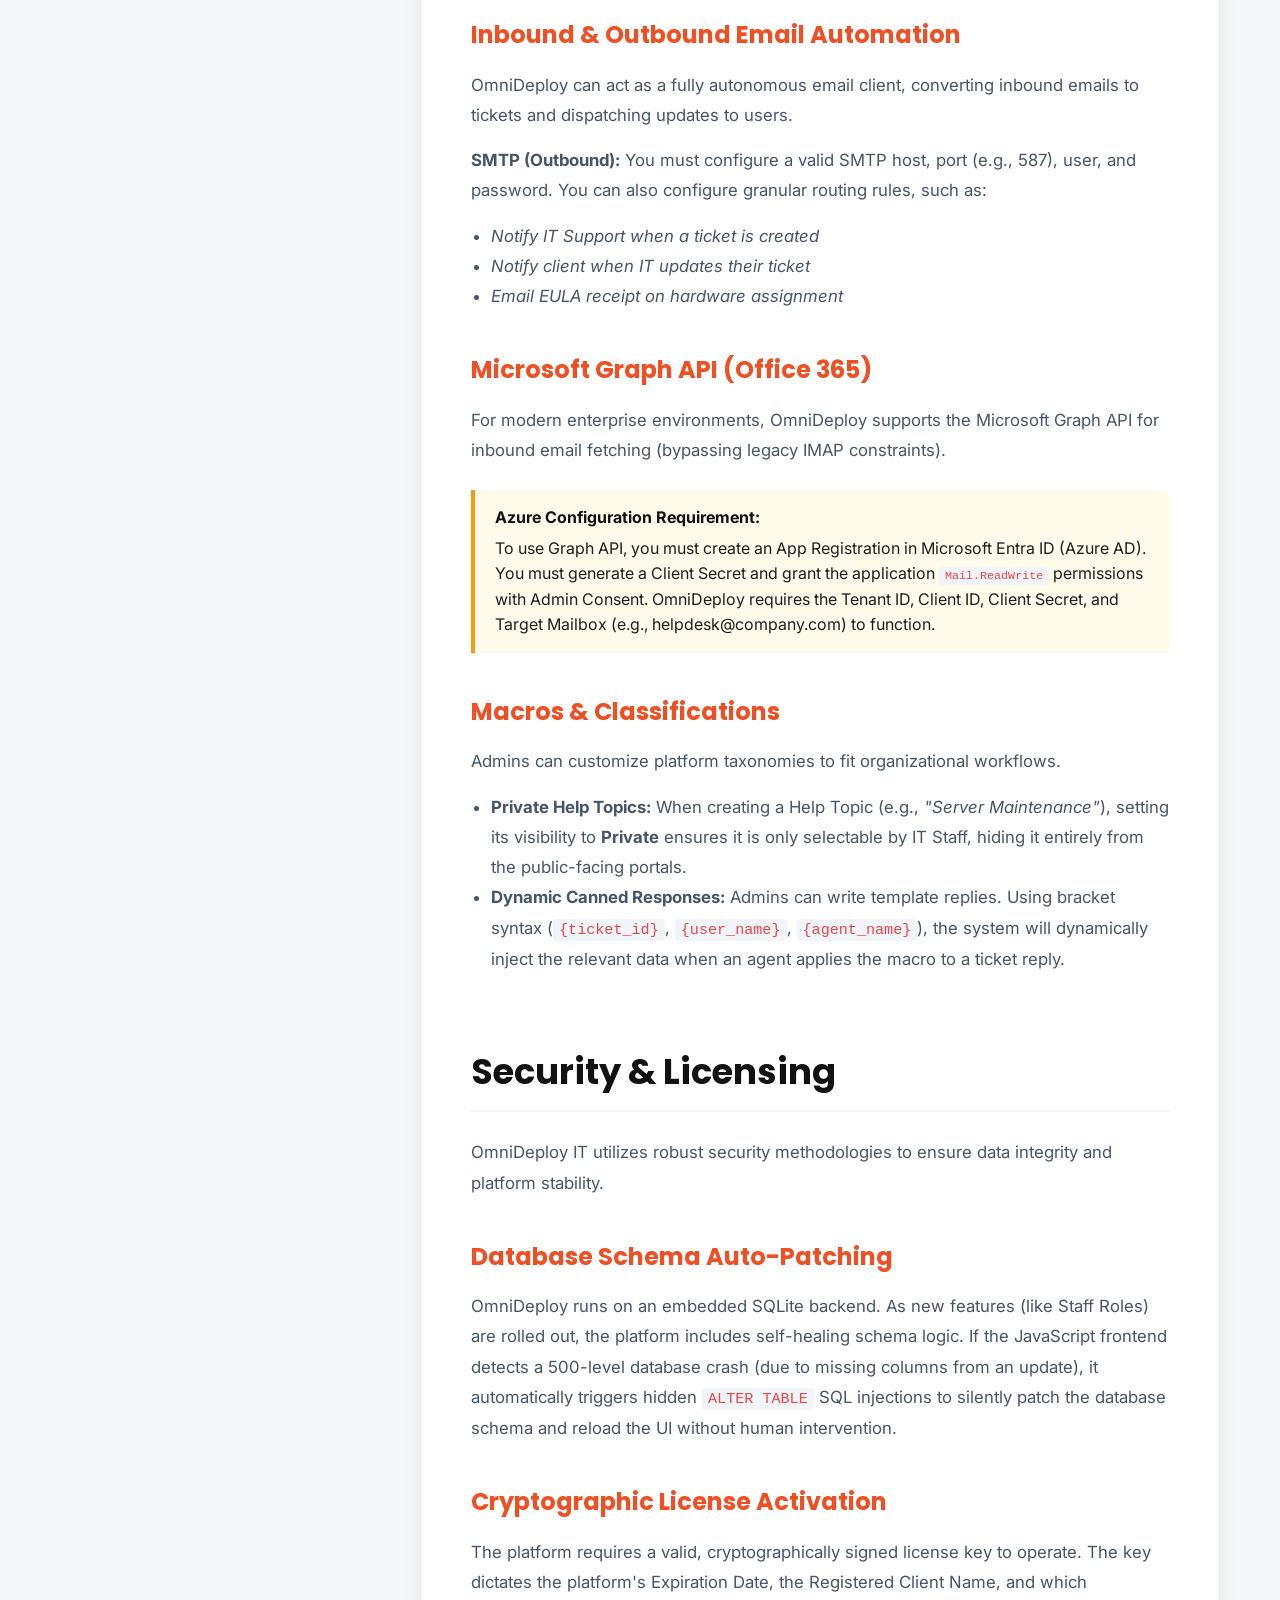
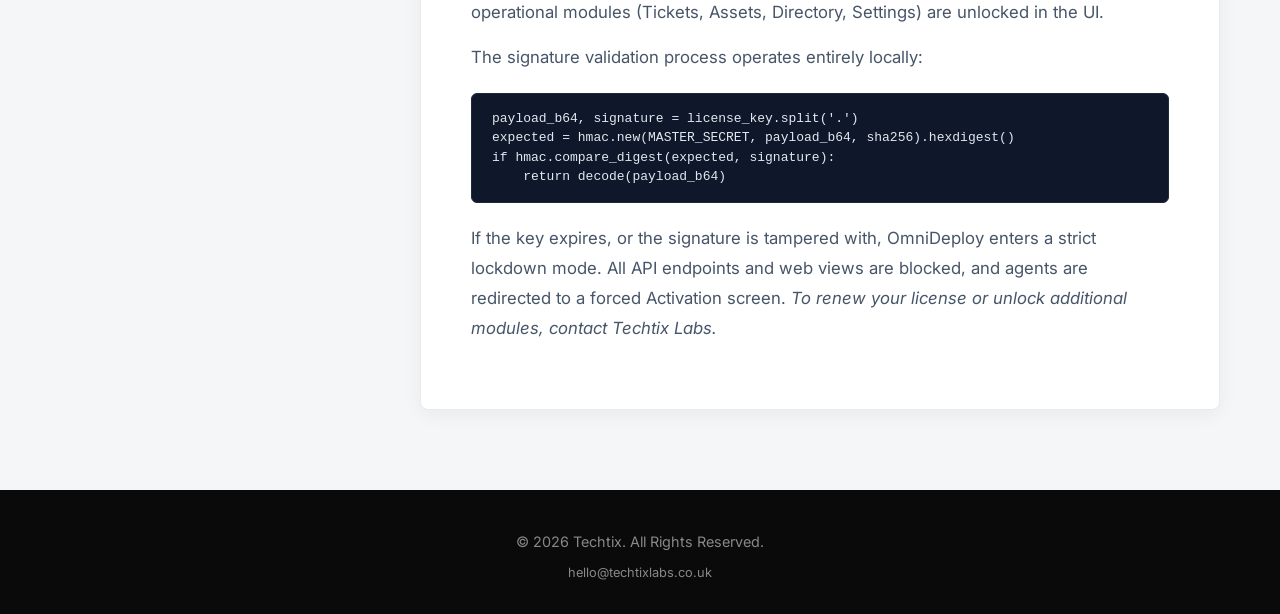
==== commit d9f3f859: "Update index.html" ====
--- a/documentation/omnideploy/index.html
+++ b/documentation/omnideploy/index.html
@@ -3,191 +3,50 @@
 <head>
     <meta charset="UTF-8">
     <meta name="viewport" content="width=device-width, initial-scale=1.0">
-    <title>OmniDeploy IT Documentation | Techtix</title>
+    <title>OmniDeploy IT Ultimate Guide | Techtix</title>
     <link rel="stylesheet" href="https://cdnjs.cloudflare.com/ajax/libs/font-awesome/6.4.0/css/all.min.css">
     <link rel="stylesheet" href="/styles.css"> 
     <style>
         /* --- CUSTOM DOCUMENTATION STYLES --- */
-        .doc-layout {
-            display: flex;
-            gap: 40px;
-            align-items: flex-start;
-        }
+        .doc-layout { display: flex; gap: 40px; align-items: flex-start; }
         
         .doc-sidebar {
-            width: 300px;
-            flex-shrink: 0;
-            position: sticky;
-            top: 110px;
-            background: var(--white);
-            padding: 30px;
-            border-radius: 8px;
-            box-shadow: 0 5px 20px rgba(0,0,0,0.05);
-            border: 1px solid #eaeaea;
-            max-height: calc(100vh - 140px);
-            overflow-y: auto;
+            width: 320px; flex-shrink: 0; position: sticky; top: 110px;
+            background: var(--white); padding: 30px; border-radius: 8px;
+            box-shadow: 0 5px 20px rgba(0,0,0,0.05); border: 1px solid #eaeaea;
+            max-height: calc(100vh - 140px); overflow-y: auto;
         }
-
-        .doc-sidebar h4 {
-            color: var(--secondary);
-            font-size: 1.1rem;
-            margin-bottom: 15px;
-            border-bottom: 2px solid var(--primary);
-            padding-bottom: 10px;
-            display: inline-block;
-        }
-
-        .doc-sidebar ul {
-            list-style: none;
-            padding: 0;
-            margin: 0;
-        }
-
-        .doc-sidebar > ul > li {
-            margin-bottom: 15px;
-        }
-
-        .doc-sidebar ul ul {
-            margin-left: 20px;
-            margin-top: 8px;
-            border-left: 1px solid #eee;
-            padding-left: 10px;
-        }
-
-        .doc-sidebar ul ul li {
-            margin-bottom: 8px;
-        }
-
-        .doc-sidebar ul li a {
-            color: var(--text-grey);
-            font-size: 0.95rem;
-            font-weight: 600;
-            transition: var(--transition);
-            display: flex;
-            align-items: center;
-        }
-
-        .doc-sidebar ul ul li a {
-            font-size: 0.85rem;
-            font-weight: 400;
-        }
-
-        .doc-sidebar ul li a:hover, .doc-sidebar ul li a.active-link {
-            color: var(--primary);
-            transform: translateX(3px);
-        }
-
-        .doc-sidebar ul li a i {
-            margin-right: 10px;
-            font-size: 0.8rem;
-            color: #cbd5e1;
-        }
-
-        .doc-content {
-            flex: 1;
-            background: var(--white);
-            padding: 50px;
-            border-radius: 8px;
-            box-shadow: 0 5px 20px rgba(0,0,0,0.05);
-            border: 1px solid #eaeaea;
-        }
-
-        .doc-section {
-            margin-bottom: 70px;
-        }
-
-        .doc-section:last-child {
-            margin-bottom: 0;
-        }
-
-        .doc-section h2 {
-            color: var(--secondary);
-            font-size: 2.2rem;
-            margin-bottom: 25px;
-            padding-bottom: 10px;
-            border-bottom: 2px solid #f1f5f9;
-        }
-
-        .doc-section h3 {
-            color: var(--primary);
-            font-size: 1.5rem;
-            margin-top: 40px;
-            margin-bottom: 15px;
-        }
-
-        .doc-section h4 {
-            color: var(--secondary);
-            font-size: 1.1rem;
-            margin-top: 25px;
-            margin-bottom: 10px;
-        }
-
-        .doc-section p, .doc-section ul, .doc-section ol {
-            margin-bottom: 15px;
-            color: #475569;
-            line-height: 1.8;
-            font-size: 1.05rem;
-        }
-
-        .doc-section ul {
-            padding-left: 20px;
-            list-style-type: disc;
-        }
-
-        .doc-note {
-            background: #f8fafc;
-            border-left: 4px solid var(--primary);
-            padding: 15px 20px;
-            margin: 25px 0;
-            border-radius: 0 4px 4px 0;
-        }
-
-        .doc-note strong {
-            color: var(--secondary);
-            display: block;
-            margin-bottom: 5px;
-        }
-
-        .doc-warning {
-            background: #fffbeb;
-            border-left: 4px solid #f59e0b;
-        }
+        .doc-sidebar h4 { color: var(--secondary); font-size: 1.1rem; margin-bottom: 15px; border-bottom: 2px solid var(--primary); padding-bottom: 10px; display: inline-block; }
+        .doc-sidebar ul { list-style: none; padding: 0; margin: 0; }
+        .doc-sidebar > ul > li { margin-bottom: 15px; }
+        .doc-sidebar ul ul { margin-left: 20px; margin-top: 8px; border-left: 1px solid #eee; padding-left: 10px; }
+        .doc-sidebar ul ul li { margin-bottom: 8px; }
+        .doc-sidebar ul li a { color: var(--text-grey); font-size: 0.95rem; font-weight: 600; transition: var(--transition); display: flex; align-items: center; }
+        .doc-sidebar ul ul li a { font-size: 0.85rem; font-weight: 400; }
+        .doc-sidebar ul li a:hover, .doc-sidebar ul li a.active-link { color: var(--primary); transform: translateX(3px); }
+        .doc-sidebar ul li a i { margin-right: 10px; font-size: 0.8rem; color: #cbd5e1; width: 16px; text-align: center; }
+
+        .doc-content { flex: 1; background: var(--white); padding: 50px; border-radius: 8px; box-shadow: 0 5px 20px rgba(0,0,0,0.05); border: 1px solid #eaeaea; }
+        .doc-section { margin-bottom: 70px; }
+        .doc-section:last-child { margin-bottom: 0; }
+        .doc-section h2 { color: var(--secondary); font-size: 2.2rem; margin-bottom: 25px; padding-bottom: 10px; border-bottom: 2px solid #f1f5f9; }
+        .doc-section h3 { color: var(--primary); font-size: 1.5rem; margin-top: 40px; margin-bottom: 15px; }
+        .doc-section h4 { color: var(--secondary); font-size: 1.1rem; margin-top: 25px; margin-bottom: 10px; }
+        .doc-section p, .doc-section ul, .doc-section ol { margin-bottom: 15px; color: #475569; line-height: 1.8; font-size: 1.05rem; }
+        .doc-section ul { padding-left: 20px; list-style-type: disc; }
         
-        .code-block {
-            background: #0f172a;
-            color: #e2e8f0;
-            padding: 15px 20px;
-            border-radius: 6px;
-            font-family: monospace;
-            font-size: 13px;
-            overflow-x: auto;
-            margin: 20px 0;
-            border: 1px solid #1e293b;
-        }
-
-        code {
-            background: #f1f5f9;
-            color: #ef4444;
-            padding: 2px 6px;
-            border-radius: 4px;
-            font-family: monospace;
-            font-size: 0.9em;
-        }
-
-        /* Mobile Responsive adjustments */
+        .doc-note { background: #f8fafc; border-left: 4px solid var(--primary); padding: 15px 20px; margin: 25px 0; border-radius: 0 4px 4px 0; }
+        .doc-note strong { color: var(--secondary); display: block; margin-bottom: 5px; }
+        .doc-warning { background: #fffbeb; border-left: 4px solid #f59e0b; }
+        .doc-feature { background: #f0fdf4; border-left: 4px solid #10b981; }
+        
+        .code-block { background: #0f172a; color: #e2e8f0; padding: 15px 20px; border-radius: 6px; font-family: monospace; font-size: 13px; overflow-x: auto; margin: 20px 0; border: 1px solid #1e293b; line-height: 1.5; }
+        code { background: #f1f5f9; color: #ef4444; padding: 2px 6px; border-radius: 4px; font-family: monospace; font-size: 0.9em; }
+
         @media (max-width: 900px) {
-            .doc-layout {
-                flex-direction: column;
-            }
-            .doc-sidebar {
-                width: 100%;
-                position: relative;
-                top: 0;
-                max-height: none;
-            }
-            .doc-content {
-                padding: 30px 20px;
-            }
+            .doc-layout { flex-direction: column; }
+            .doc-sidebar { width: 100%; position: relative; top: 0; max-height: none; }
+            .doc-content { padding: 30px 20px; }
         }
     </style>
 </head>
@@ -207,12 +66,8 @@
 
     <header>
         <div class="container nav-container">
-            <a href="/index.html" class="logo">
-                <img src="/assets/logo.png" alt="Techtix Logo">
-            </a>
-            <div class="hamburger">
-                <i class="fas fa-bars"></i>
-            </div>
+            <a href="/index.html" class="logo"><img src="/assets/logo.png" alt="Techtix Logo"></a>
+            <div class="hamburger"><i class="fas fa-bars"></i></div>
             <ul class="nav-links">
                 <li><a href="/index.html">Home</a></li>
                 <li><a href="/services.html">Services</a></li>
@@ -225,7 +80,7 @@
     <div class="page-header">
         <div class="container">
             <h1>OmniDeploy IT</h1>
-            <p>Comprehensive Administrator & User Documentation</p>
+            <p>The Ultimate Configuration, Administration, & User Manual</p>
         </div>
     </div>
 
@@ -234,181 +89,171 @@
             <div class="doc-layout">
                 
                 <aside class="doc-sidebar">
-                    <h4>Navigation</h4>
+                    <h4>Master Index</h4>
                     <ul>
-                        <li>
-                            <a href="#overview"><i class="fas fa-home"></i> Platform Overview</a>
-                        </li>
-                        <li>
-                            <a href="#user-guide"><i class="fas fa-user"></i> End-User Guide</a>
-                            <ul>
-                                <li><a href="#user-portal">The Client Portal</a></li>
-                                <li><a href="#user-tickets">Submitting Tickets</a></li>
-                                <li><a href="#user-eula">Hardware Handover (EULA)</a></li>
-                            </ul>
-                        </li>
-                        <li>
-                            <a href="#agent-guide"><i class="fas fa-headset"></i> IT Agent Guide</a>
-                            <ul>
-                                <li><a href="#agent-tickets">Ticket Queues & Management</a></li>
-                                <li><a href="#agent-collision">Ticket Collision & Locking</a></li>
-                                <li><a href="#agent-assets">Asset Inventory</a></li>
-                                <li><a href="#agent-dispatch">Dispatch & Quick Actions</a></li>
-                                <li><a href="#agent-directory">Directory Management</a></li>
-                            </ul>
-                        </li>
-                        <li>
-                            <a href="#admin-guide"><i class="fas fa-cogs"></i> SuperAdmin Guide</a>
-                            <ul>
-                                <li><a href="#admin-email">Email Integration (IMAP/Graph)</a></li>
-                                <li><a href="#admin-classifications">Classifications & Help Topics</a></li>
-                                <li><a href="#admin-canned">Dynamic Canned Responses</a></li>
-                                <li><a href="#admin-mdm">MDM & Software Deployment</a></li>
-                                <li><a href="#admin-staff">Staff Management</a></li>
-                                <li><a href="#admin-kb">Knowledge Base (FAQ)</a></li>
-                            </ul>
-                        </li>
-                        <li>
-                            <a href="#licensing"><i class="fas fa-key"></i> Licensing & Activation</a>
-                        </li>
+                        <li><a href="#arch"><i class="fas fa-server"></i> System Architecture</a></li>
+                        <li>
+                            <a href="#desktop"><i class="fas fa-laptop-code"></i> The Desktop Agent</a>
+                            <ul>
+                                <li><a href="#desktop-auth">API Authentication</a></li>
+                                <li><a href="#desktop-telemetry">Telemetry Polling</a></li>
+                                <li><a href="#desktop-mdm">MDM & Deployments</a></li>
+                            </ul>
+                        </li>
+                        <li>
+                            <a href="#web-user"><i class="fas fa-users"></i> Web: End-User Portals</a>
+                            <ul>
+                                <li><a href="#user-portal">The Support Portal</a></li>
+                                <li><a href="#user-eula">EULA Signatures</a></li>
+                            </ul>
+                        </li>
+                        <li>
+                            <a href="#web-staff"><i class="fas fa-headset"></i> Web: Helpdesk Staff</a>
+                            <ul>
+                                <li><a href="#staff-tickets">Ticketing & Routing</a></li>
+                                <li><a href="#staff-assets">Asset Management & QR</a></li>
+                                <li><a href="#staff-dispatch">Rapid Dispatch</a></li>
+                                <li><a href="#staff-kb">Knowledge Base</a></li>
+                            </ul>
+                        </li>
+                        <li>
+                            <a href="#web-admin"><i class="fas fa-cogs"></i> Web: SuperAdmin Config</a>
+                            <ul>
+                                <li><a href="#admin-email">Inbound/Outbound Email</a></li>
+                                <li><a href="#admin-graph">Microsoft Graph API (O365)</a></li>
+                                <li><a href="#admin-class">Macros & Classifications</a></li>
+                            </ul>
+                        </li>
+                        <li><a href="#security"><i class="fas fa-shield-alt"></i> Security & Licensing</a></li>
                     </ul>
                 </aside>
 
                 <div class="doc-content">
                     
-                    <div id="overview" class="doc-section">
-                        <h2>Platform Overview</h2>
-                        <p>Welcome to the official documentation for <strong>OmniDeploy IT</strong>. OmniDeploy is a hyper-efficient, fully integrated IT management platform engineered by Techtix. It is designed specifically to bring Helpdesk Ticketing, IT Asset Management (ITAM), Contact Directory, and Mobile Device Management (MDM) into a single, unified interface.</p>
-                        <p>OmniDeploy uses a strict role-based architecture consisting of three primary interaction tiers:</p>
-                        <ul>
-                            <li><strong>End-Users / Clients:</strong> Access the public-facing portals to submit tickets, review active requests, read FAQ articles, and sign hardware agreements.</li>
-                            <li><strong>Helpdesk Agents:</strong> Access the core <code>/staff</code> portal to resolve tickets, manage assets, check-in hardware via barcode scanning, and utilize canned responses.</li>
-                            <li><strong>SuperAdmins:</strong> Manage global settings, email API configurations, agent accounts, software deployment packages, and platform licensing.</li>
-                        </ul>
-                    </div>
-
-                    <div id="user-guide" class="doc-section">
-                        <h2>End-User Guide</h2>
-                        <p>The End-User experience is designed to be entirely frictionless. Users do not need a preexisting account to submit a request, though creating one provides enhanced visibility into their history.</p>
+                    <div id="arch" class="doc-section">
+                        <h2>System Architecture</h2>
+                        <p>OmniDeploy IT is a centralized, hybrid-cloud platform consisting of two main components: a Python-based cloud/server backend, and a lightweight Windows Desktop Agent. Together, they form a unified IT Service Management (ITSM), IT Asset Management (ITAM), and Mobile Device Management (MDM) ecosystem.</p>
                         
-                        <h3 id="user-portal">The Client Portal</h3>
-                        <p>Users navigate to <code>/portal</code> (or the root domain) to access the support center. If they are a first-time user, they can submit a "Guest" ticket, or click <strong>Create Account / Set Password</strong>.</p>
+                        <div class="doc-feature">
+                            <strong>Platform Synergy:</strong>
+                            Unlike traditional systems where the RMM (Remote Monitoring) and PSA (Ticketing) are separate tools, OmniDeploy merges them natively. The Desktop Agent feeds live telemetry directly into the Helpdesk asset grids, allowing agents to instantly view the health of a machine while answering a user's ticket.
+                        </div>
+                    </div>
+
+                    <div id="desktop" class="doc-section">
+                        <h2>The Desktop Agent</h2>
+                        <p>The OmniDeploy Windows Agent runs as a silent, background SYSTEM service on client endpoints. It acts as the bridge between the physical hardware and the OmniDeploy web portal.</p>
                         
+                        <h3 id="desktop-auth">API Authentication</h3>
+                        <p>To prevent unauthorized data ingestion, every endpoint must authenticate using an <code>agent_api_key</code>. This key is generated by the SuperAdmin in the Web Portal and baked into the MSI installer or passed via command line during deployment.</p>
+                        <p>The agent communicates exclusively via HTTPS POST requests using Bearer token authorization. If the key is missing or mismatched, the backend instantly drops the connection with a <code>401 Unauthorized</code> response.</p>
+
+                        <h3 id="desktop-telemetry">Telemetry Polling (The Check-In Loop)</h3>
+                        <p>Once deployed, the agent routinely polls the <code>/api/checkin</code> endpoint. On each poll, it updates the central database with live specifications, ensuring your Asset Inventory is always accurate.</p>
+                        <p><strong>Data Collected Includes:</strong></p>
+                        <ul>
+                            <li><strong>Hardware IDs:</strong> Asset Tag, Serial Number, MAC Address.</li>
+                            <li><strong>System Specs:</strong> OS Version, CPU, RAM total/available, Storage Drives (free space %), Battery Health.</li>
+                            <li><strong>Network:</strong> Local IP, Public IP, Domain/Location.</li>
+                            <li><strong>Security & Access:</strong> Current logged-in user, Uptime, BitLocker encryption status, and AnyDesk ID/Passwords for 1-click remote support.</li>
+                        </ul>
                         <div class="doc-note">
-                            <strong>Seamless Account Linking:</strong>
-                            If an IT Agent has already added a user profile to the Directory (e.g., during onboarding), the user simply needs to register using that exact email address. OmniDeploy will automatically map their new login to their existing profile, instantly granting them access to their historic tickets and assigned assets.
-                        </div>
-
-                        <h3 id="user-tickets">Submitting Tickets</h3>
-                        <p>Users can submit issues to the IT department in two distinct ways:</p>
+                            <strong>Automated Disk & Reboot Warnings:</strong> If the agent detects a system uptime exceeding 30 days, or a hard drive nearing capacity, it automatically generates a high-priority "System Alert" ticket in the Helpdesk portal.
+                        </div>
+
+                        <h3 id="desktop-mdm">MDM & Software Deployments</h3>
+                        <p>The Desktop Agent functions as a Mobile Device Management (MDM) client capable of silent remote software execution.</p>
+                        <p>Through the Staff Web Portal, an IT Agent can queue a software installation to an asset. During the desktop agent's next polling cycle, it queries <code>/api/web/deploy_software</code>. If a task is pending, the agent silently downloads the MSI/EXE, executes it using pre-configured silent arguments (e.g., <code>/qn /norestart</code>), and reports the success or failure back to the asset's audit history in the web portal.</p>
+                    </div>
+
+                    <div id="web-user" class="doc-section">
+                        <h2>Web: End-User Portals</h2>
+                        <p>The End-User environment provides a frictionless self-service and support request mechanism for clients and non-IT staff.</p>
+                        
+                        <h3 id="user-portal">The Support Portal (<code>/portal</code>)</h3>
+                        <p>This is the primary entry point for users requiring assistance. OmniDeploy supports both Guest submissions (no login required) and Authenticated submissions.</p>
+                        <ul>
+                            <li><strong>Account Linking:</strong> When a user registers, their email address is matched against the IT Directory. If a profile exists, their historical tickets and assigned hardware are instantly attached to their dashboard.</li>
+                            <li><strong>Self-Service:</strong> Users can browse Published articles from the Knowledge Base to resolve simple issues (like password resets or VPN connectivity) before submitting a ticket.</li>
+                            <li><strong>Ticket Submission:</strong> Users select a Help Topic (mapped to IT classifications), set an urgency, and describe the issue. Attachments (screenshots, PDFs) are seamlessly uploaded to the server and linked to the ticket ID.</li>
+                        </ul>
+
+                        <h3 id="user-eula">EULA Signatures (<code>/eula</code>)</h3>
+                        <p>OmniDeploy modernizes hardware handovers by digitizing the End User License Agreement (EULA). When an IT Agent issues a laptop, they can trigger an automated email containing a unique EULA link, or hand the user an iPad to scan the device's physical QR code.</p>
+                        <p>The EULA portal displays the exact Make, Model, and Serial Number of the device. The user signs the document using a touchscreen or mouse. The backend captures this signature as base64 data, stamps it with the current date/time, and permanently locks the digital receipt into the asset's profile under <strong>EULA Status</strong>.</p>
+                    </div>
+
+                    <div id="web-staff" class="doc-section">
+                        <h2>Web: Helpdesk Staff</h2>
+                        <p>The Staff Portal (<code>/staff</code>) is restricted to IT personnel. It provides comprehensive control over the IT environment.</p>
+
+                        <h3 id="staff-tickets">Ticketing & Routing</h3>
+                        <p>The ticketing dashboard features dynamic queues (All Open, My Tickets, Unassigned, Closed) and high-level KPI cards. The ticket modal is heavily engineered for efficiency:</p>
+                        <ul>
+                            <li><strong>Collision Locking:</strong> If Agent A opens a ticket, it is locked. If Agent B opens it, they receive a yellow warning banner to prevent duplicate work or conflicting updates.</li>
+                            <li><strong>The Thread:</strong> Displays emails, user replies, and internal IT notes. System events (like priority changes or reassignments) are injected directly into the timeline.</li>
+                            <li><strong>CC & Routing:</strong> External vendors or managers can be CC'd on tickets, receiving all automated updates and outbound replies via email.</li>
+                        </ul>
+
+                        <h3 id="staff-assets">Asset Management & QR Actions</h3>
+                        <p>The Asset Inventory provides a searchable, sortable view of all hardware communicating with the OmniDeploy server. Clicking an asset reveals deeply technical data ingested by the Desktop Agent, as well as manual fields populated by IT (Purchase Date, Warranty Expiry).</p>
+
+                        <h3 id="staff-dispatch">Rapid Dispatch & Barcode Scanning</h3>
+                        <p>Built for the "Walk-Up" IT desk, the Dispatch tab provides two highly optimized tools:</p>
                         <ol>
-                            <li><strong>Web Portal:</strong> By clicking "+ New Ticket", the user selects a specific Help Topic, enters a subject, provides details, and uploads relevant screenshots or error logs.</li>
-                            <li><strong>Email Integration:</strong> If SuperAdmins have configured an inbound mailbox (e.g., <em>helpdesk@company.com</em>), users can simply email their issue. The OmniDeploy backend will parse the email, strip out signatures, download attachments, and automatically generate a ticket under the "General" default category.</li>
+                            <li><strong>Caller Lookup:</strong> Type a phone number or name. OmniDeploy queries the Directory, pulls up the user, and dynamically loads their assigned devices into a dropdown, allowing the agent to log a highly detailed ticket in less than 5 seconds.</li>
+                            <li><strong>Hardware Scanner:</strong> Utilize a webcam or mobile camera to scan a device's barcode/QR code. Instantly check the device into inventory, or assign it to a user and automatically trigger the EULA email workflow.</li>
                         </ol>
 
-                        <h3 id="user-eula">Hardware Handover (EULA)</h3>
-                        <p>OmniDeploy eliminates paper trails for hardware assignments. When IT provisions a new asset (like a laptop or phone) to a user, they require a signature.</p>
-                        <p>The user navigates to the dedicated endpoint: <code>/eula?asset=[ASSET_TAG]</code>. This can be done by clicking a link emailed to them, or by scanning the QR code physically affixed to the device.</p>
-                        <p>On this page, the user reviews the company's Acceptable Use Policy and physically signs the screen using their mouse or touchscreen. Upon submission, OmniDeploy generates a timestamped, unalterable digital receipt and binds it permanently to the asset's audit history.</p>
-                    </div>
-
-                    <div id="agent-guide" class="doc-section">
-                        <h2>IT Agent Guide</h2>
-                        <p>The Staff Portal (<code>/staff</code>) is the engine room of OmniDeploy IT. Helpdesk Agents log in here to manage the day-to-day operations of the IT environment.</p>
-
-                        <h3 id="agent-tickets">Ticket Queues & Management</h3>
-                        <p>The Tickets tab is the default landing page. It provides real-time metrics (Open, Unassigned, High/Emergency, Closed Today) and allows agents to filter via four main queues: <strong>All Open</strong>, <strong>My Tickets</strong>, <strong>Unassigned</strong>, and <strong>Closed</strong>.</p>
-                        <p>Clicking a ticket opens the comprehensive management modal:</p>
-                        <ul>
-                            <li><strong>Ticket Thread:</strong> Displays the entire conversation history, including system audit trails (e.g., "Status changed: OPEN -> IN PROGRESS").</li>
-                            <li><strong>Internal Notes:</strong> Agents can post hidden notes to a ticket. These are styled differently in the thread and are strictly invisible to the End-User.</li>
-                            <li><strong>CC Emails:</strong> Agents can add comma-separated email addresses to loop external vendors or managers into the automated notification cycle.</li>
-                            <li><strong>Attachments:</strong> Files uploaded by the user or via email are securely stored and can be downloaded with a single click.</li>
-                        </ul>
-
-                        <h3 id="agent-collision">Ticket Collision & Locking</h3>
-                        <p>To prevent two agents from answering the same ticket simultaneously, OmniDeploy features an automated <strong>Ticket Lock</strong> system.</p>
-                        <p>When Agent A opens a ticket, the system locks it to their account. If Agent B opens that exact same ticket, Agent B will see a bright yellow warning banner stating: <em>"⚠️ Warning: Agent A is currently viewing/editing this ticket!"</em></p>
-
-                        <h3 id="agent-assets">Asset Inventory</h3>
-                        <p>The Asset grid maintains a live record of all hardware. It supports deep searching by Asset Tag, Serial Number, User, Make, or Model.</p>
-                        <p>Inside an Asset profile, agents can track deep technical specifications (OS, CPU, RAM, MAC/IP Address, Storage Drives) as well as remote support credentials (AnyDesk ID and Password). You can also upload related documentation (like purchase invoices or warranty certificates) directly to the asset.</p>
-
-                        <h3 id="agent-dispatch">Dispatch & Quick Actions</h3>
-                        <p>The Dispatch tab is designed for rapid response during phone calls or physical walk-ins.</p>
-                        <ul>
-                            <li><strong>Raise Ticket (Dispatch):</strong> Type a user's name or phone number. OmniDeploy will query the Directory, pull their profile, and automatically populate their assigned devices in a dropdown so you can log a ticket on their behalf in seconds.</li>
-                            <li><strong>Hardware Check-In/Out:</strong> Click the "📷 Scan" button to activate the device's webcam or smartphone camera. Scan an asset's barcode to instantly reassign it, check it into stock, or check it out to a user.</li>
-                        </ul>
-
-                        <h3 id="agent-directory">Directory Management</h3>
-                        <p>The Directory houses Profiles for both <strong>Users</strong> and <strong>Companies</strong> (useful for Managed Service Providers supporting multiple businesses).</p>
-                        <p>Opening a profile provides a 360-degree view of that entity, displaying all contact information, a list of all currently assigned hardware, and a history of their 10 most recent support tickets.</p>
-                    </div>
-
-                    <div id="admin-guide" class="doc-section">
-                        <h2>SuperAdmin Guide</h2>
-                        <p>SuperAdmins have exclusive access to the <strong>Settings (Admin)</strong> tab, which dictates the global behavior, routing, and security of the entire OmniDeploy instance.</p>
-
-                        <h3 id="admin-email">Email Integration (IMAP/Graph)</h3>
-                        <p>OmniDeploy can act as a fully functional email client, transforming inbound emails into tickets and sending outbound HTML-formatted replies.</p>
-                        <ul>
-                            <li><strong>SMTP (Outbound):</strong> Required for the system to send notifications, ticket replies, and EULA receipts. Enter your mail server host, port, user, and password.</li>
-                            <li><strong>Inbound - Standard IMAP:</strong> Legacy protocol supported by most basic web hosts and Gmail. Requires the IMAP Host, Port (usually 993), User, and an App Password.</li>
-                            <li><strong>Inbound - Microsoft Graph API:</strong> The modern, highly secure protocol required for Office 365 and Azure environments (since Microsoft disabled Basic Auth). You must provide the <strong>Azure Tenant ID</strong>, <strong>Client ID</strong>, and <strong>Client Secret</strong>. 
-                            <br><br><em>Configuration Note:</em> The Azure App Registration must be granted the <code>Mail.ReadWrite</code> Application Permission, and an Azure Administrator must click "Grant admin consent for [Organization]".</li>
-                        </ul>
-
-                        <h3 id="admin-classifications">Classifications & Help Topics</h3>
-                        <p>Customize the platform's data taxonomies to fit your organization.</p>
-                        <ul>
-                            <li><strong>Asset Categories:</strong> A comma-separated list populating the dropdown when creating hardware (e.g., <em>Laptop, Server, Switch, Printer</em>).</li>
-                            <li><strong>Help Topics:</strong> Define routing categories for tickets. Topics marked as <strong>Private</strong> will be completely hidden from the End-User portal, allowing IT staff to categorize backend/infrastructure tickets without cluttering the public UI.</li>
-                        </ul>
-
-                        <h3 id="admin-canned">Dynamic Canned Responses</h3>
-                        <p>SuperAdmins can pre-write standard replies (e.g., "Password Reset Instructions", "Reboot Required") to ensure standardized communication.</p>
-                        <p>Canned responses support dynamic variable injection. When an agent selects a response, OmniDeploy will automatically replace tags before inserting the text into the reply box. Available tags are:</p>
+                        <h3 id="staff-kb">Knowledge Base</h3>
+                        <p>Agents can draft rich-text FAQ articles. Setting an article to <strong>Draft</strong> hides it from the End-User portal while IT reviews it. Switching to <strong>Published</strong> pushes it live instantly.</p>
+                    </div>
+
+                    <div id="web-admin" class="doc-section">
+                        <h2>Web: SuperAdmin Configuration</h2>
+                        <p>Users granted the <code>SuperAdmin</code> role have access to the global configuration settings, dictating how OmniDeploy communicates with the outside world.</p>
+
+                        <h3 id="admin-email">Inbound & Outbound Email Automation</h3>
+                        <p>OmniDeploy can act as a fully autonomous email client, converting inbound emails to tickets and dispatching updates to users.</p>
+                        <p><strong>SMTP (Outbound):</strong> You must configure a valid SMTP host, port (e.g., 587), user, and password. You can also configure granular routing rules, such as:</p>
+                        <ul>
+                            <li><em>Notify IT Support when a ticket is created</em></li>
+                            <li><em>Notify client when IT updates their ticket</em></li>
+                            <li><em>Email EULA receipt on hardware assignment</em></li>
+                        </ul>
+
+                        <h3 id="admin-graph">Microsoft Graph API (Office 365)</h3>
+                        <p>For modern enterprise environments, OmniDeploy supports the Microsoft Graph API for inbound email fetching (bypassing legacy IMAP constraints).</p>
+                        <div class="doc-warning doc-note" style="border-left-color: #f59e0b;">
+                            <strong>Azure Configuration Requirement:</strong>
+                            To use Graph API, you must create an App Registration in Microsoft Entra ID (Azure AD). You must generate a Client Secret and grant the application <code>Mail.ReadWrite</code> permissions with Admin Consent. OmniDeploy requires the Tenant ID, Client ID, Client Secret, and Target Mailbox (e.g., helpdesk@company.com) to function.
+                        </div>
+
+                        <h3 id="admin-class">Macros & Classifications</h3>
+                        <p>Admins can customize platform taxonomies to fit organizational workflows.</p>
+                        <ul>
+                            <li><strong>Private Help Topics:</strong> When creating a Help Topic (e.g., <em>"Server Maintenance"</em>), setting its visibility to <strong>Private</strong> ensures it is only selectable by IT Staff, hiding it entirely from the public-facing portals.</li>
+                            <li><strong>Dynamic Canned Responses:</strong> Admins can write template replies. Using bracket syntax (<code>{ticket_id}</code>, <code>{user_name}</code>, <code>{agent_name}</code>), the system will dynamically inject the relevant data when an agent applies the macro to a ticket reply.</li>
+                        </ul>
+                    </div>
+
+                    <div id="security" class="doc-section">
+                        <h2>Security & Licensing</h2>
+                        <p>OmniDeploy IT utilizes robust security methodologies to ensure data integrity and platform stability.</p>
+
+                        <h3>Database Schema Auto-Patching</h3>
+                        <p>OmniDeploy runs on an embedded SQLite backend. As new features (like Staff Roles) are rolled out, the platform includes self-healing schema logic. If the JavaScript frontend detects a 500-level database crash (due to missing columns from an update), it automatically triggers hidden <code>ALTER TABLE</code> SQL injections to silently patch the database schema and reload the UI without human intervention.</p>
+
+                        <h3>Cryptographic License Activation</h3>
+                        <p>The platform requires a valid, cryptographically signed license key to operate. The key dictates the platform's Expiration Date, the Registered Client Name, and which operational modules (Tickets, Assets, Directory, Settings) are unlocked in the UI.</p>
+                        <p>The signature validation process operates entirely locally:</p>
                         <div class="code-block">
-                            {ticket_id}   // Injects the current ticket number (e.g., TKT-10492)<br>
-                            {user_name}   // Injects the requester's full name<br>
-                            {agent_name}  // Injects the replying IT Agent's name
-                        </div>
-
-                        <h3 id="admin-mdm">MDM & Software Deployment</h3>
-                        <p>If your organization utilizes the OmniDeploy Desktop Agent (installed locally on Windows endpoints), SuperAdmins can register software packages via the backend database.</p>
-                        <p>Once a package is registered, any IT Agent can open an Asset profile, select the software from the "Remote Software Deployment" dropdown, and click Deploy. OmniDeploy will queue the task, and the desktop agent will silently download and execute the installer during its next polling cycle.</p>
-
-                        <h3 id="admin-staff">Staff Management</h3>
-                        <p>SuperAdmins control access to the <code>/staff</code> portal. You can create accounts, assign Full Names, and designate roles.</p>
-                        <p><strong>Roles:</strong></p>
-                        <ul>
-                            <li><code>Helpdesk</code>: Standard access. Cannot see or access the Settings tab.</li>
-                            <li><code>SuperAdmin</code>: Full access, including global settings, API keys, and Staff account creation.</li>
-                        </ul>
-
-                        <h3 id="admin-kb">Knowledge Base (FAQ)</h3>
-                        <p>The Knowledge Base (KB) module allows admins to publish rich-text articles to the End-User portal to encourage self-service and deflect common tickets. Articles can be saved as <strong>Drafts</strong> (hidden) while being written, and then toggled to <strong>Published</strong> to make them instantly live.</p>
-                    </div>
-
-                    <div id="licensing" class="doc-section">
-                        <h2>Licensing & Activation</h2>
-                        <p>OmniDeploy IT requires a valid cryptographic license key to operate. The license dictates your expiration date and which modules (Tickets, Assets, Directory, Settings) are visible in the navigation bar.</p>
-                        
-                        <div class="doc-warning doc-note" style="border-left-color: #f59e0b;">
-                            <strong>License Expiration:</strong>
-                            If your license expires, or if an invalid key is applied, the OmniDeploy staff portal will immediately lock down. All agents will be redirected to a blank activation screen until a valid key is provided.
-                        </div>
-
-                        <h4>Applying a License Key</h4>
-                        <ol>
-                            <li>Log in as a user with the <code>SuperAdmin</code> role.</li>
-                            <li>Navigate to the <strong>Settings (Admin)</strong> tab.</li>
-                            <li>Click on the <strong>Licensing</strong> pill-tab.</li>
-                            <li>Paste your new HMAC-SHA256 signature into the "Update License Key" input box.</li>
-                            <li>Click <strong>Apply Key</strong>. The portal will verify the cryptographic signature against your master secret and automatically reboot the interface.</li>
-                        </ol>
-                        <p>If you need to extend your operational timeframe or unlock additional platform modules, please contact your Techtix Account Manager to generate a new key.</p>
+                            payload_b64, signature = license_key.split('.')<br>
+                            expected = hmac.new(MASTER_SECRET, payload_b64, sha256).hexdigest()<br>
+                            if hmac.compare_digest(expected, signature):<br>
+                            &nbsp;&nbsp;&nbsp;&nbsp;return decode(payload_b64)
+                        </div>
+                        <p>If the key expires, or the signature is tampered with, OmniDeploy enters a strict lockdown mode. All API endpoints and web views are blocked, and agents are redirected to a forced Activation screen. <em>To renew your license or unlock additional modules, contact Techtix Labs.</em></p>
                     </div>
 
                 </div>
@@ -426,14 +271,10 @@
     </footer>
 
     <script>
-        // Smooth scrolling for sidebar links
         document.querySelectorAll('.doc-sidebar a').forEach(anchor => {
             anchor.addEventListener('click', function (e) {
                 e.preventDefault();
-                
-                // Remove active class from all links
                 document.querySelectorAll('.doc-sidebar a').forEach(a => a.classList.remove('active-link'));
-                // Add active class to clicked link
                 this.classList.add('active-link');
 
                 const targetId = this.getAttribute('href');
@@ -441,14 +282,13 @@
                 
                 if (targetElement) {
                     window.scrollTo({
-                        top: targetElement.offsetTop - 100, // Offset for sticky header
+                        top: targetElement.offsetTop - 100, 
                         behavior: 'smooth'
                     });
                 }
             });
         });
 
-        // Mobile Menu Toggle
         const hamburger = document.querySelector('.hamburger');
         const navLinks = document.querySelector('.nav-links');
         if(hamburger) {
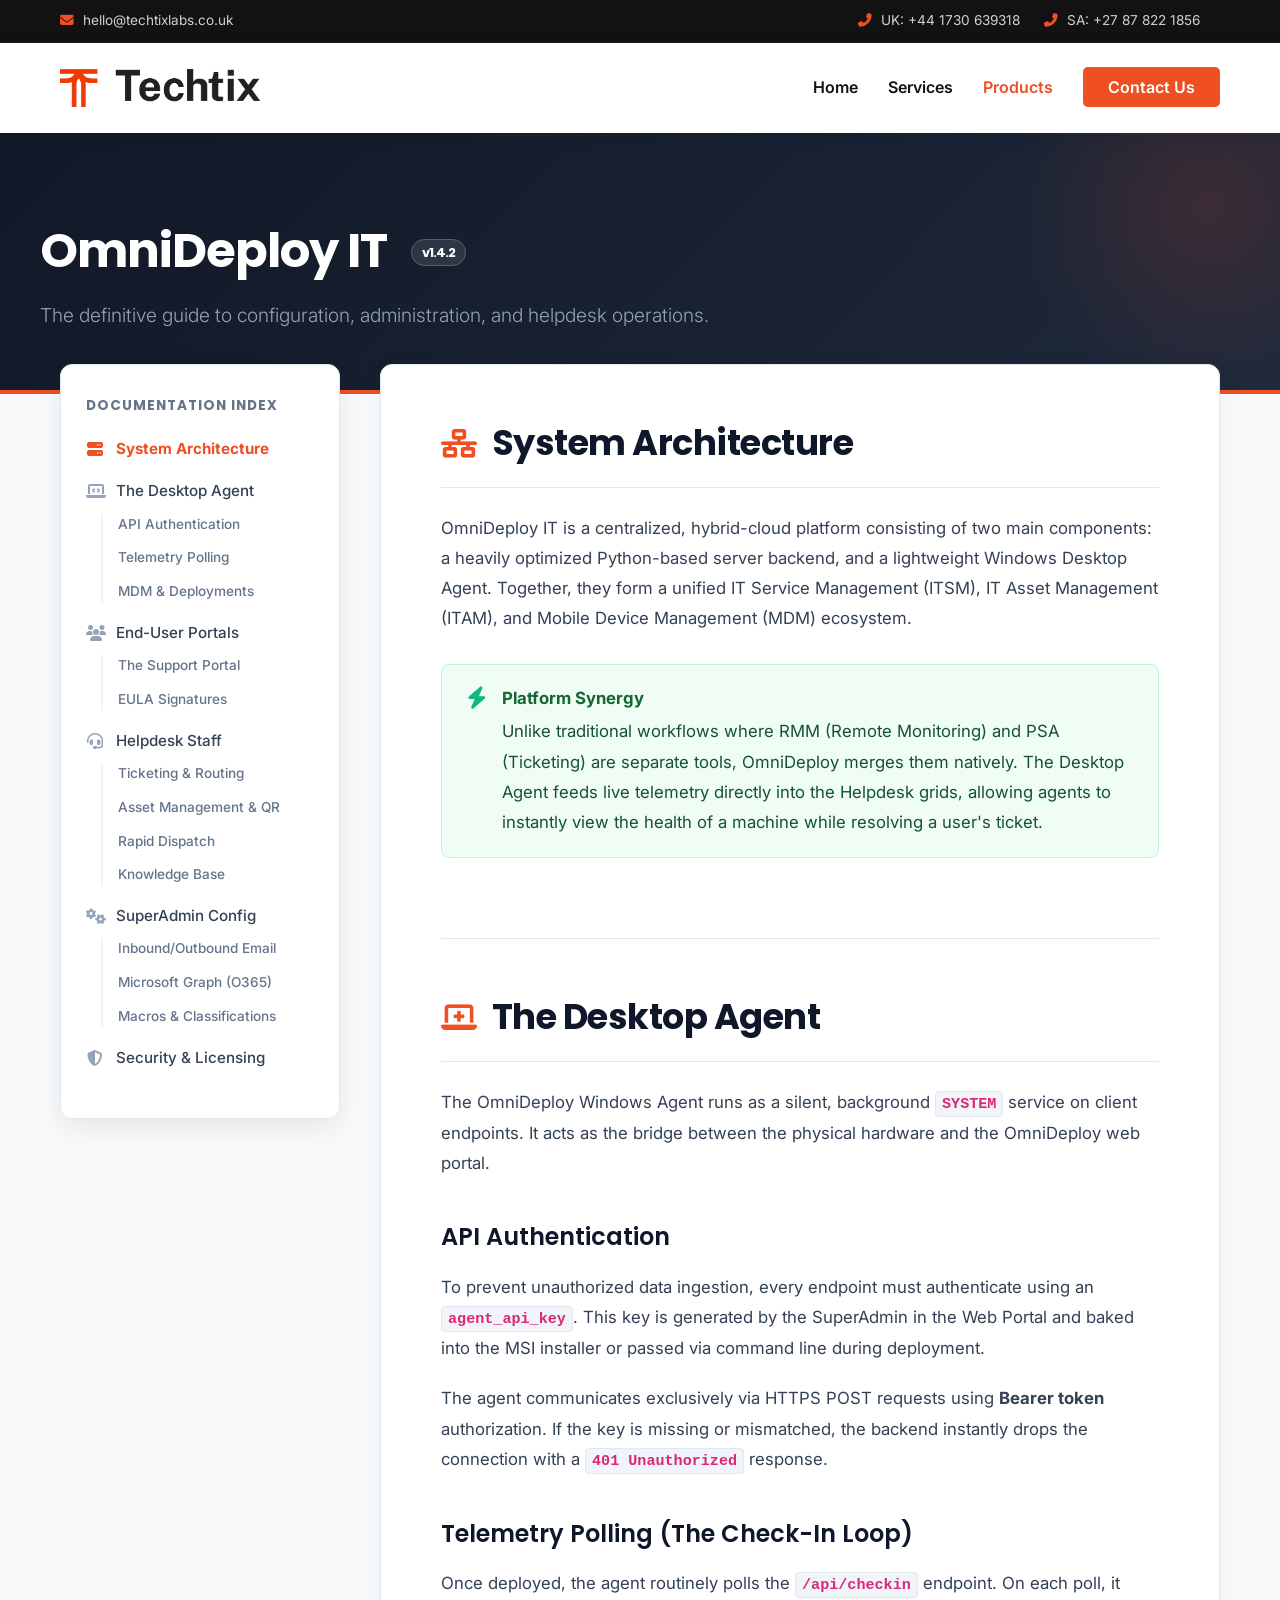
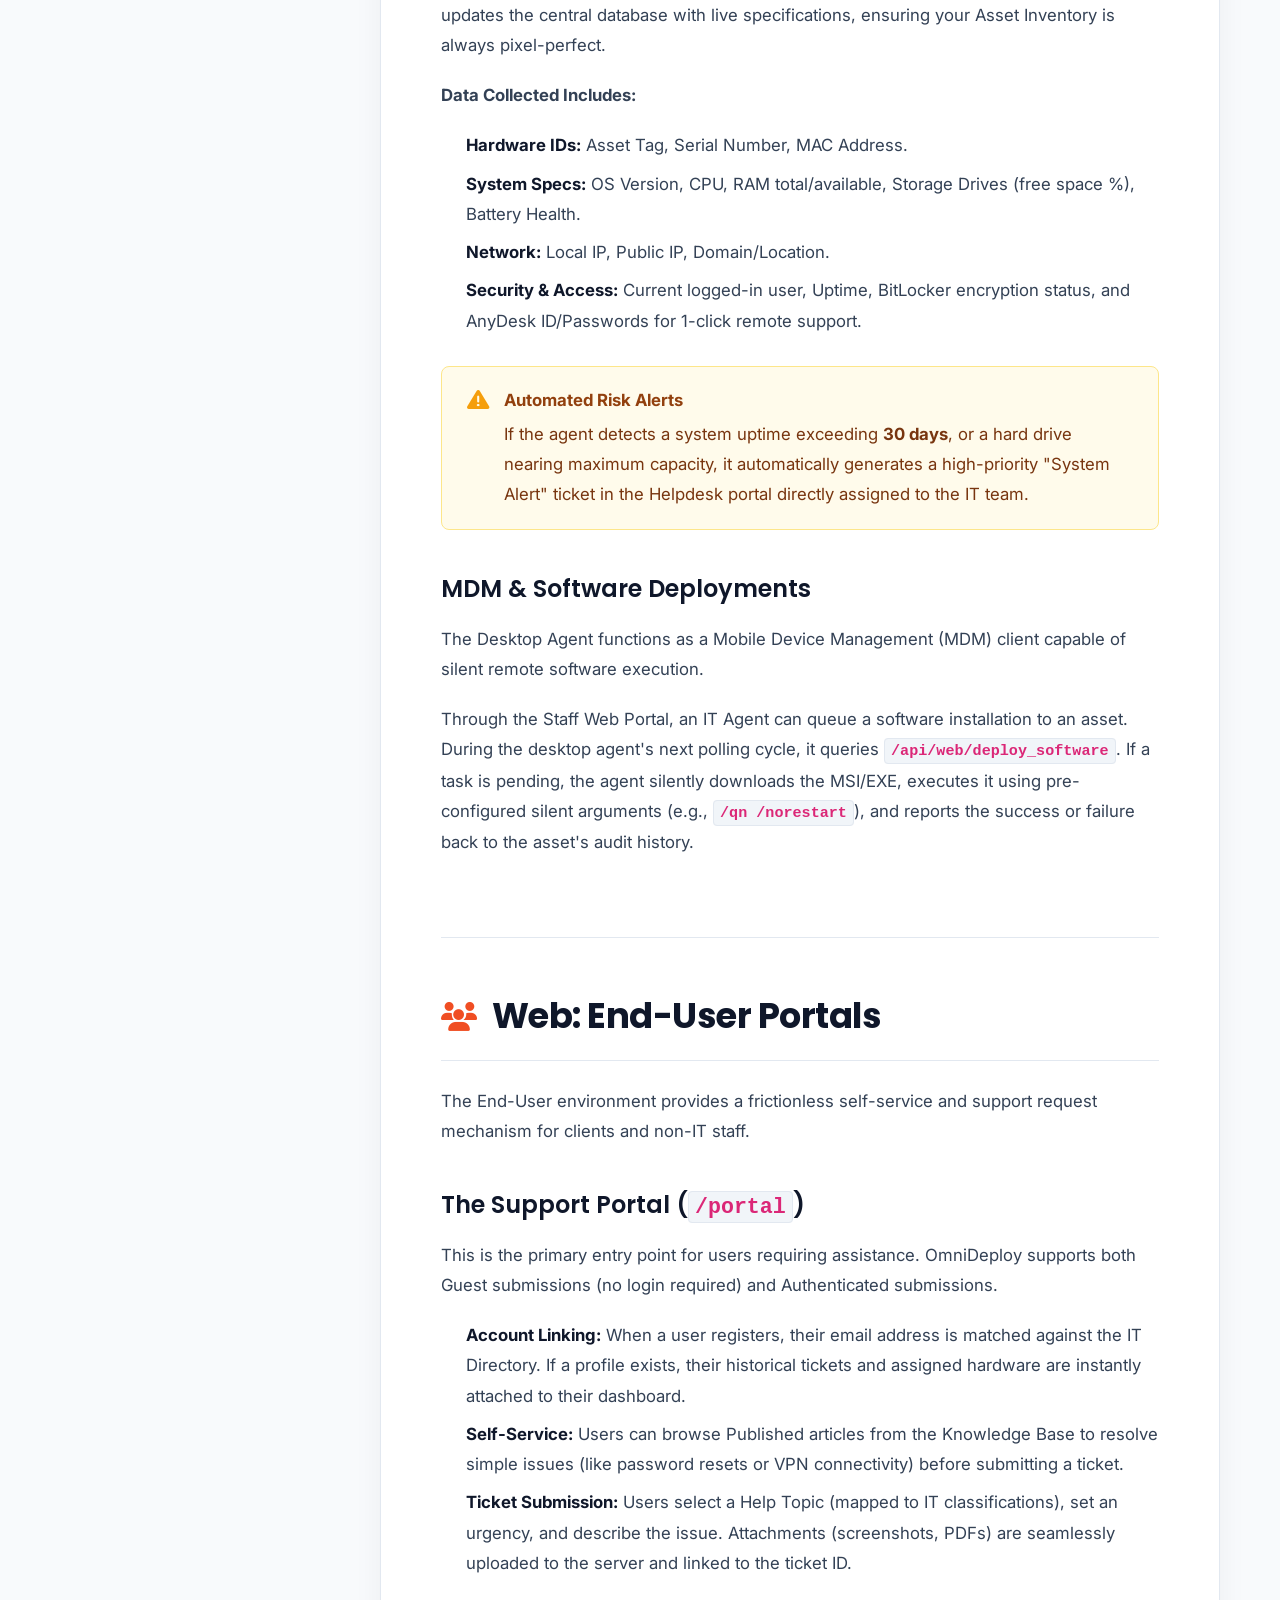
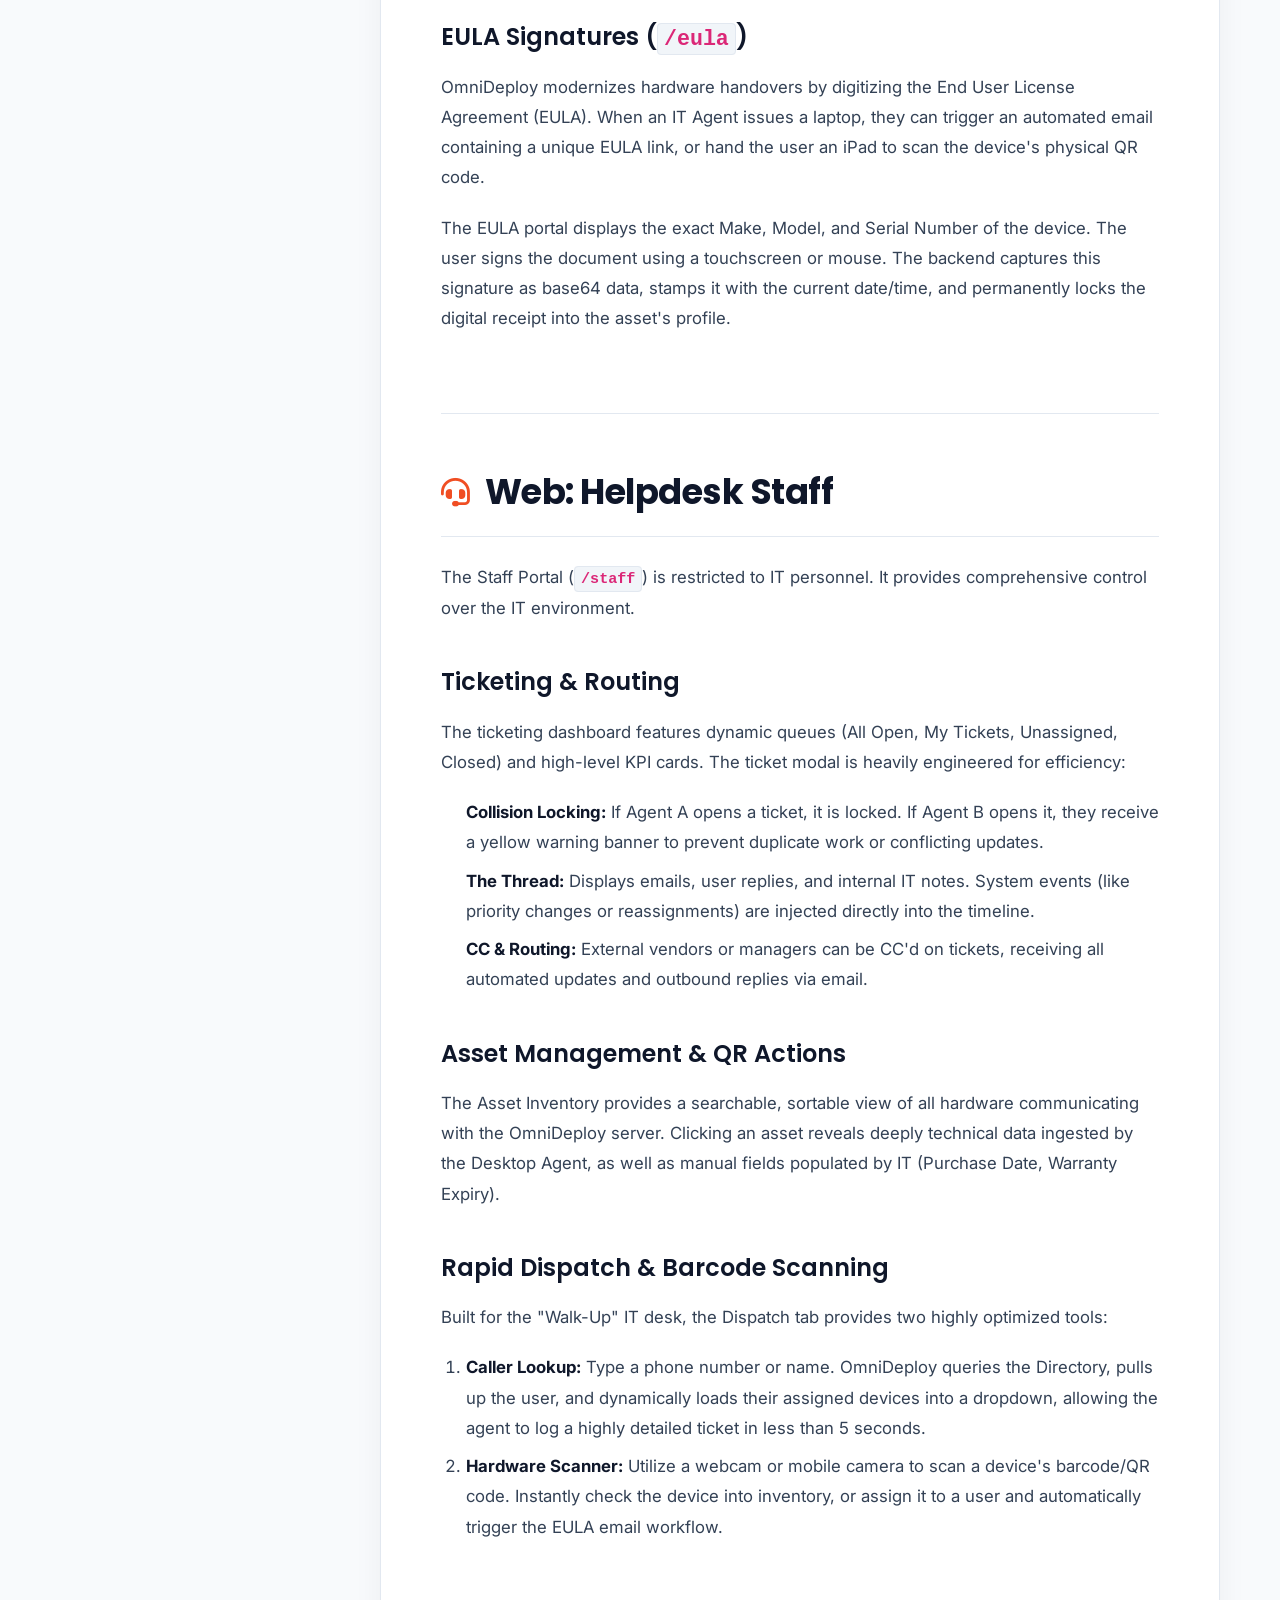
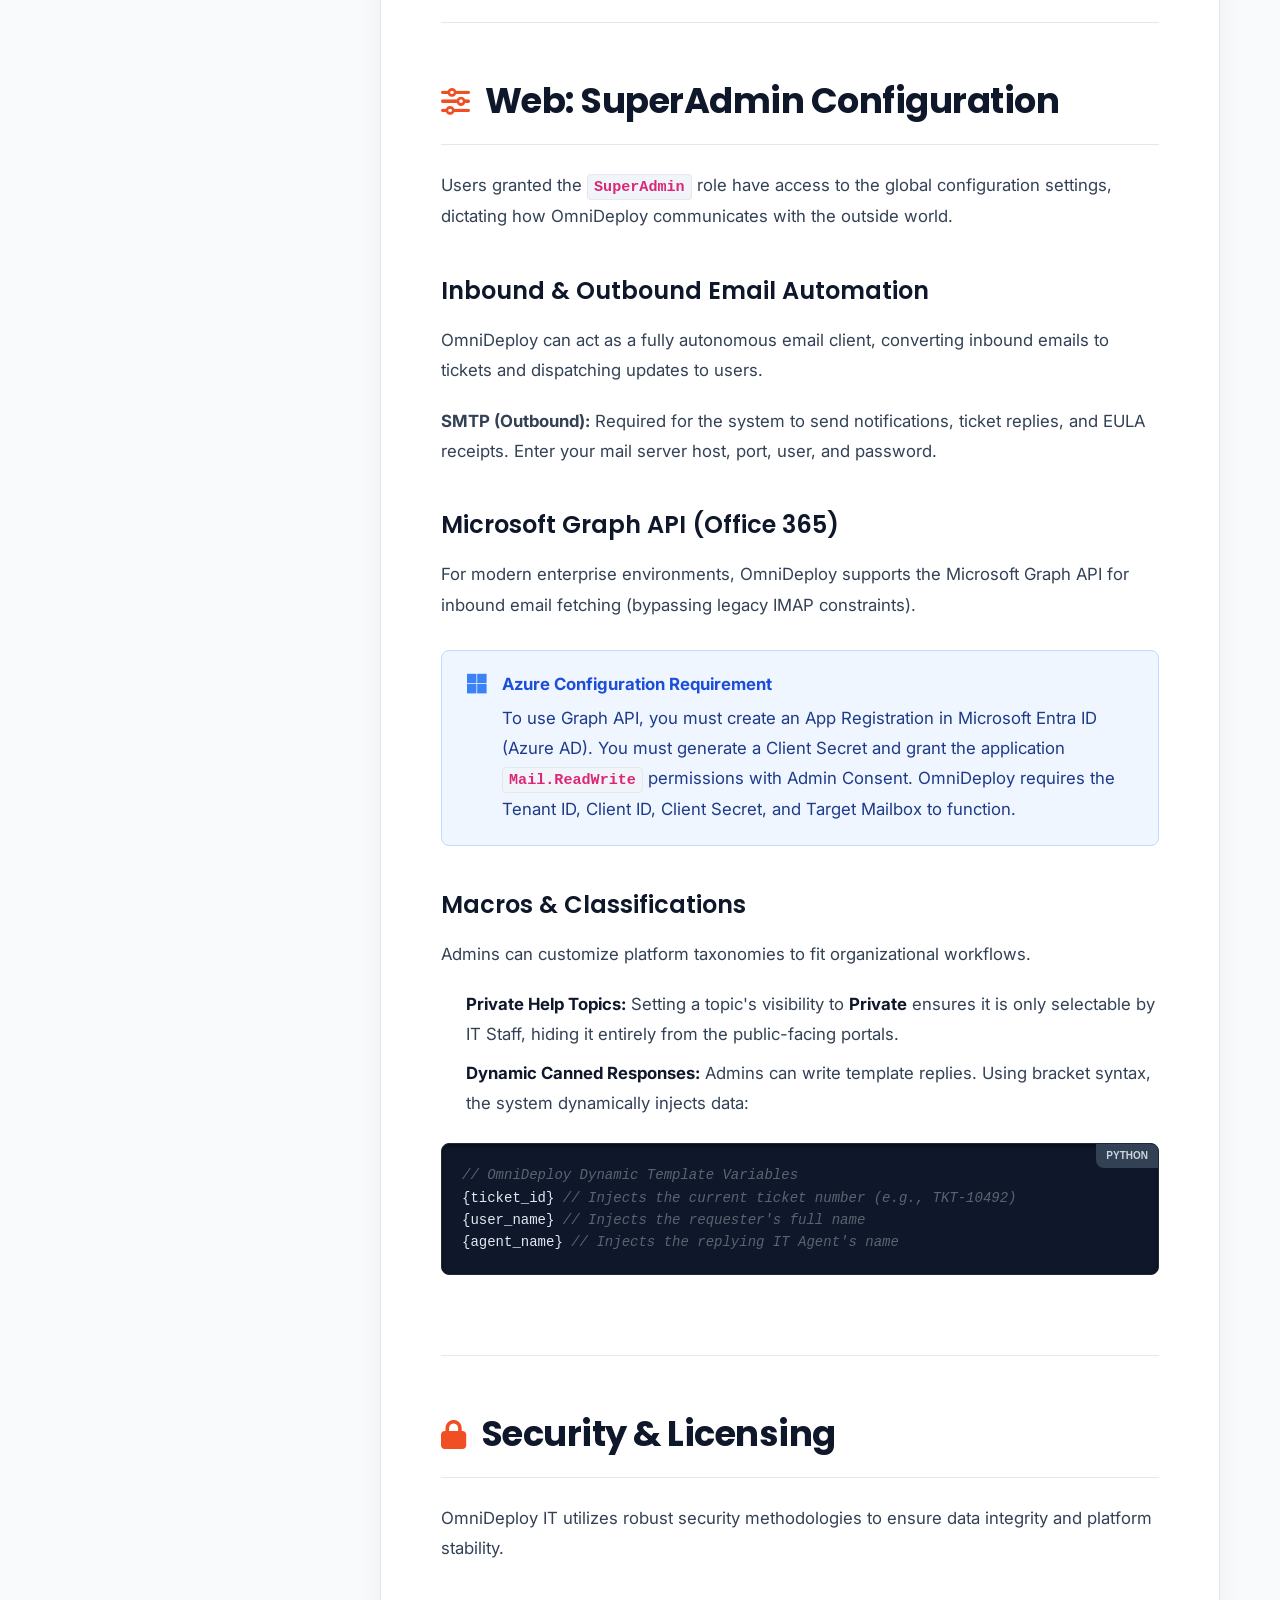
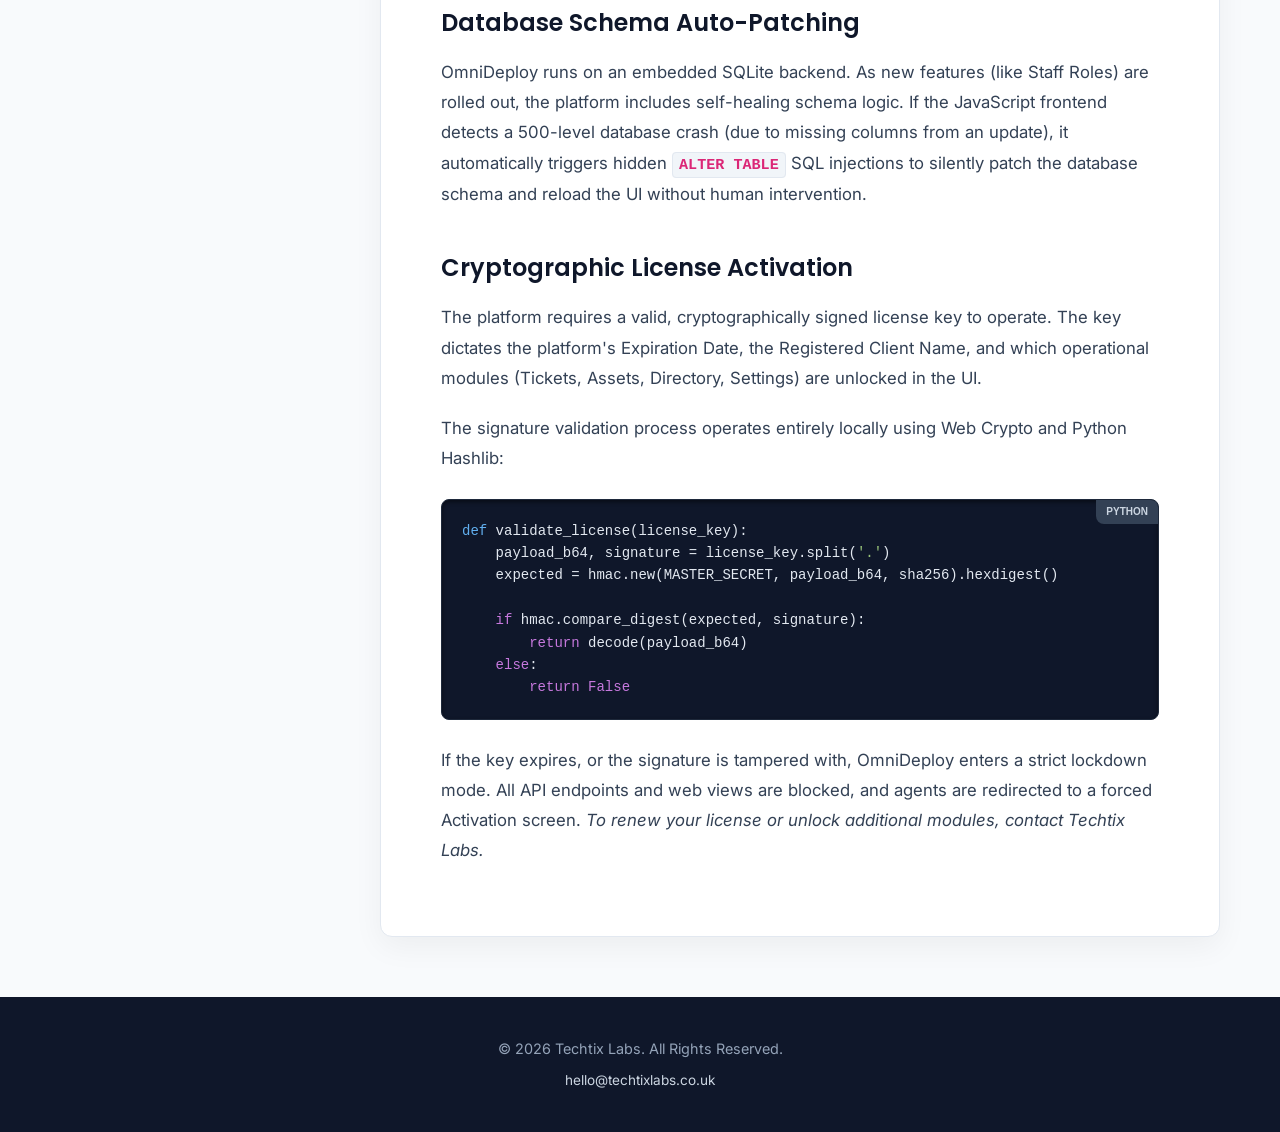
==== commit 73b0b0dd: "changed omnideploy docs" ====
--- a/documentation/omnideploy/index.html
+++ b/documentation/omnideploy/index.html
@@ -3,54 +3,124 @@
 <head>
     <meta charset="UTF-8">
     <meta name="viewport" content="width=device-width, initial-scale=1.0">
-    <title>OmniDeploy IT Ultimate Guide | Techtix</title>
+    <title>OmniDeploy IT Documentation | Techtix Labs</title>
     <link rel="stylesheet" href="https://cdnjs.cloudflare.com/ajax/libs/font-awesome/6.4.0/css/all.min.css">
     <link rel="stylesheet" href="/styles.css"> 
     <style>
-        /* --- CUSTOM DOCUMENTATION STYLES --- */
-        .doc-layout { display: flex; gap: 40px; align-items: flex-start; }
+        /* --- PREMIUM DOCUMENTATION CSS OVERRIDES --- */
+        :root {
+            --doc-bg: #f8fafc;
+            --doc-text: #334155;
+            --doc-heading: #0f172a;
+            --doc-border: #e2e8f0;
+            --doc-sidebar-bg: #ffffff;
+            --primary-light: #fff3f0;
+        }
+
+        body {
+            background-color: var(--doc-bg);
+            color: var(--doc-text);
+            font-family: 'Inter', -apple-system, BlinkMacSystemFont, "Segoe UI", Roboto, Helvetica, Arial, sans-serif;
+        }
+
+        /* Hero Header */
+        .doc-hero {
+            background: linear-gradient(135deg, #111827 0%, #1e293b 100%);
+            padding: 80px 20px 60px;
+            color: white;
+            border-bottom: 4px solid var(--primary);
+            position: relative;
+            overflow: hidden;
+        }
+        .doc-hero::after {
+            content: ''; position: absolute; top: -50%; right: -10%; width: 400px; height: 400px;
+            background: radial-gradient(circle, rgba(240,78,35,0.15) 0%, rgba(240,78,35,0) 70%);
+            border-radius: 50%;
+        }
+        .doc-hero-container { max-width: 1200px; margin: 0 auto; position: relative; z-index: 2; }
+        .doc-hero h1 { font-size: 3rem; margin-bottom: 10px; color: #fff; letter-spacing: -1px; }
+        .doc-hero p { font-size: 1.2rem; color: #94a3b8; font-weight: 300; }
+        .version-badge { background: rgba(255,255,255,0.1); color: #fff; padding: 4px 10px; border-radius: 20px; font-size: 0.8rem; vertical-align: middle; margin-left: 15px; border: 1px solid rgba(255,255,255,0.2); }
+
+        /* Layout */
+        .doc-layout { display: flex; gap: 40px; align-items: flex-start; max-width: 1200px; margin: -30px auto 60px; padding: 0 20px; position: relative; z-index: 10; }
         
+        /* Sidebar */
         .doc-sidebar {
-            width: 320px; flex-shrink: 0; position: sticky; top: 110px;
-            background: var(--white); padding: 30px; border-radius: 8px;
-            box-shadow: 0 5px 20px rgba(0,0,0,0.05); border: 1px solid #eaeaea;
+            width: 280px; flex-shrink: 0; position: sticky; top: 110px;
+            background: var(--doc-sidebar-bg); padding: 30px 25px; border-radius: 12px;
+            box-shadow: 0 10px 30px rgba(0,0,0,0.08); border: 1px solid var(--doc-border);
             max-height: calc(100vh - 140px); overflow-y: auto;
         }
-        .doc-sidebar h4 { color: var(--secondary); font-size: 1.1rem; margin-bottom: 15px; border-bottom: 2px solid var(--primary); padding-bottom: 10px; display: inline-block; }
+        .doc-sidebar::-webkit-scrollbar { width: 6px; }
+        .doc-sidebar::-webkit-scrollbar-thumb { background-color: #cbd5e1; border-radius: 10px; }
+        .doc-sidebar h4 { color: var(--doc-heading); font-size: 0.85rem; text-transform: uppercase; letter-spacing: 1px; margin-bottom: 20px; color: #64748b; font-weight: 700; }
         .doc-sidebar ul { list-style: none; padding: 0; margin: 0; }
-        .doc-sidebar > ul > li { margin-bottom: 15px; }
-        .doc-sidebar ul ul { margin-left: 20px; margin-top: 8px; border-left: 1px solid #eee; padding-left: 10px; }
-        .doc-sidebar ul ul li { margin-bottom: 8px; }
-        .doc-sidebar ul li a { color: var(--text-grey); font-size: 0.95rem; font-weight: 600; transition: var(--transition); display: flex; align-items: center; }
-        .doc-sidebar ul ul li a { font-size: 0.85rem; font-weight: 400; }
-        .doc-sidebar ul li a:hover, .doc-sidebar ul li a.active-link { color: var(--primary); transform: translateX(3px); }
-        .doc-sidebar ul li a i { margin-right: 10px; font-size: 0.8rem; color: #cbd5e1; width: 16px; text-align: center; }
-
-        .doc-content { flex: 1; background: var(--white); padding: 50px; border-radius: 8px; box-shadow: 0 5px 20px rgba(0,0,0,0.05); border: 1px solid #eaeaea; }
-        .doc-section { margin-bottom: 70px; }
+        .doc-sidebar > ul > li { margin-bottom: 18px; }
+        .doc-sidebar ul ul { margin-left: 15px; margin-top: 10px; border-left: 2px solid #f1f5f9; padding-left: 15px; }
+        .doc-sidebar ul ul li { margin-bottom: 12px; }
+        .doc-sidebar ul li a { color: var(--doc-text); font-size: 0.95rem; font-weight: 500; transition: all 0.2s; display: flex; align-items: center; }
+        .doc-sidebar ul ul li a { font-size: 0.85rem; color: #64748b; }
+        .doc-sidebar ul li a:hover { color: var(--primary); }
+        .doc-sidebar ul li a.active-link { color: var(--primary); font-weight: 700; }
+        .doc-sidebar ul ul li a.active-link { position: relative; color: var(--primary); }
+        .doc-sidebar ul ul li a.active-link::before { content: ''; position: absolute; left: -17px; top: 50%; transform: translateY(-50%); width: 2px; height: 16px; background: var(--primary); }
+        .doc-sidebar ul li a i { margin-right: 12px; font-size: 1rem; color: #94a3b8; width: 18px; text-align: center; transition: color 0.2s; }
+        .doc-sidebar ul li a:hover i, .doc-sidebar ul li a.active-link i { color: var(--primary); }
+
+        /* Main Content */
+        .doc-content { flex: 1; background: var(--white); padding: 50px 60px; border-radius: 12px; box-shadow: 0 10px 30px rgba(0,0,0,0.05); border: 1px solid var(--doc-border); }
+        .doc-section { margin-bottom: 80px; }
         .doc-section:last-child { margin-bottom: 0; }
-        .doc-section h2 { color: var(--secondary); font-size: 2.2rem; margin-bottom: 25px; padding-bottom: 10px; border-bottom: 2px solid #f1f5f9; }
-        .doc-section h3 { color: var(--primary); font-size: 1.5rem; margin-top: 40px; margin-bottom: 15px; }
-        .doc-section h4 { color: var(--secondary); font-size: 1.1rem; margin-top: 25px; margin-bottom: 10px; }
-        .doc-section p, .doc-section ul, .doc-section ol { margin-bottom: 15px; color: #475569; line-height: 1.8; font-size: 1.05rem; }
-        .doc-section ul { padding-left: 20px; list-style-type: disc; }
+        .doc-section h2 { color: var(--doc-heading); font-size: 2.2rem; margin-bottom: 25px; padding-bottom: 15px; border-bottom: 1px solid var(--doc-border); font-weight: 700; letter-spacing: -0.5px; display: flex; align-items: center; gap: 15px; }
+        .doc-section h2 i { color: var(--primary); font-size: 1.8rem; }
+        .doc-section h3 { color: var(--doc-heading); font-size: 1.5rem; margin-top: 40px; margin-bottom: 15px; font-weight: 600; }
+        .doc-section h4 { color: var(--doc-text); font-size: 1.1rem; margin-top: 30px; margin-bottom: 10px; font-weight: 600; text-transform: uppercase; letter-spacing: 0.5px; font-size: 0.9rem; }
+        .doc-section p { margin-bottom: 20px; line-height: 1.8; font-size: 1.05rem; }
+        .doc-section ul, .doc-section ol { margin-bottom: 25px; padding-left: 25px; line-height: 1.8; font-size: 1.05rem; color: var(--doc-text); }
+        .doc-section li { margin-bottom: 8px; }
+        .doc-section li strong { color: var(--doc-heading); }
+
+        /* Inline Code */
+        code { background: #f1f5f9; color: #db2777; padding: 3px 6px; border-radius: 4px; font-family: 'Courier New', Courier, monospace; font-size: 0.9em; font-weight: 600; border: 1px solid #e2e8f0; }
+
+        /* Code Blocks */
+        .code-block { background: #0f172a; color: #e2e8f0; padding: 20px; border-radius: 8px; font-family: 'Courier New', Courier, monospace; font-size: 14px; overflow-x: auto; margin: 25px 0; border: 1px solid #1e293b; line-height: 1.6; box-shadow: inset 0 2px 4px rgba(0,0,0,0.5); position: relative; }
+        .code-block::before { content: 'PYTHON'; position: absolute; top: 0; right: 0; background: #334155; color: #cbd5e1; font-size: 10px; padding: 4px 10px; border-bottom-left-radius: 8px; font-family: sans-serif; font-weight: bold; }
+        .code-keyword { color: #c678dd; }
+        .code-string { color: #98c379; }
+        .code-comment { color: #5c6370; font-style: italic; }
+        .code-func { color: #61afef; }
+
+        /* Callouts */
+        .callout { padding: 20px 25px; margin: 30px 0; border-radius: 8px; display: flex; gap: 15px; align-items: flex-start; line-height: 1.6; font-size: 1rem; border: 1px solid transparent; }
+        .callout i { font-size: 1.4rem; margin-top: 2px; }
+        .callout-title { display: block; font-weight: 700; margin-bottom: 5px; font-size: 1.05rem; }
+        .callout p:last-child { margin-bottom: 0; }
         
-        .doc-note { background: #f8fafc; border-left: 4px solid var(--primary); padding: 15px 20px; margin: 25px 0; border-radius: 0 4px 4px 0; }
-        .doc-note strong { color: var(--secondary); display: block; margin-bottom: 5px; }
-        .doc-warning { background: #fffbeb; border-left: 4px solid #f59e0b; }
-        .doc-feature { background: #f0fdf4; border-left: 4px solid #10b981; }
-        
-        .code-block { background: #0f172a; color: #e2e8f0; padding: 15px 20px; border-radius: 6px; font-family: monospace; font-size: 13px; overflow-x: auto; margin: 20px 0; border: 1px solid #1e293b; line-height: 1.5; }
-        code { background: #f1f5f9; color: #ef4444; padding: 2px 6px; border-radius: 4px; font-family: monospace; font-size: 0.9em; }
-
+        .callout-info { background: #eff6ff; border-color: #bfdbfe; color: #1e3a8a; }
+        .callout-info i { color: #3b82f6; }
+        .callout-info .callout-title { color: #1d4ed8; }
+
+        .callout-warning { background: #fffbeb; border-color: #fde68a; color: #78350f; }
+        .callout-warning i { color: #f59e0b; }
+        .callout-warning .callout-title { color: #92400e; }
+
+        .callout-success { background: #f0fdf4; border-color: #bbf7d0; color: #14532d; }
+        .callout-success i { color: #10b981; }
+        .callout-success .callout-title { color: #166534; }
+
+        /* Mobile Adjustments */
         @media (max-width: 900px) {
-            .doc-layout { flex-direction: column; }
-            .doc-sidebar { width: 100%; position: relative; top: 0; max-height: none; }
-            .doc-content { padding: 30px 20px; }
+            .doc-layout { flex-direction: column; margin-top: 0; }
+            .doc-sidebar { width: 100%; position: relative; top: 0; border-radius: 0; border-left: none; border-right: none; }
+            .doc-content { padding: 30px 20px; border-radius: 0; border-left: none; border-right: none; }
+            .doc-hero { padding: 60px 20px 40px; }
+            .doc-hero h1 { font-size: 2.2rem; }
         }
     </style>
 </head>
-<body class="bg-light">
+<body>
 
     <div class="top-bar">
         <div class="container">
@@ -64,231 +134,274 @@
         </div>
     </div>
 
-    <header>
+    <header style="background: white;">
         <div class="container nav-container">
             <a href="/index.html" class="logo"><img src="/assets/logo.png" alt="Techtix Logo"></a>
             <div class="hamburger"><i class="fas fa-bars"></i></div>
             <ul class="nav-links">
                 <li><a href="/index.html">Home</a></li>
                 <li><a href="/services.html">Services</a></li>
-                <li><a href="/products.html" class="active">Products</a></li>
+                <li><a href="/products.html" class="active" style="color: var(--primary);">Products</a></li>
                 <li><a href="/contact.html" class="btn-nav">Contact Us</a></li>
             </ul>
         </div>
     </header>
 
-    <div class="page-header">
-        <div class="container">
-            <h1>OmniDeploy IT</h1>
-            <p>The Ultimate Configuration, Administration, & User Manual</p>
+    <div class="doc-hero">
+        <div class="doc-hero-container">
+            <h1>OmniDeploy IT <span class="version-badge">v1.4.2</span></h1>
+            <p>The definitive guide to configuration, administration, and helpdesk operations.</p>
         </div>
     </div>
 
-    <section class="section-padding">
+    <div class="doc-layout">
+        
+        <aside class="doc-sidebar">
+            <h4>Documentation Index</h4>
+            <ul>
+                <li><a href="#arch"><i class="fas fa-server"></i> System Architecture</a></li>
+                <li>
+                    <a href="#desktop"><i class="fas fa-laptop-code"></i> The Desktop Agent</a>
+                    <ul>
+                        <li><a href="#desktop-auth">API Authentication</a></li>
+                        <li><a href="#desktop-telemetry">Telemetry Polling</a></li>
+                        <li><a href="#desktop-mdm">MDM & Deployments</a></li>
+                    </ul>
+                </li>
+                <li>
+                    <a href="#web-user"><i class="fas fa-users"></i> End-User Portals</a>
+                    <ul>
+                        <li><a href="#user-portal">The Support Portal</a></li>
+                        <li><a href="#user-eula">EULA Signatures</a></li>
+                    </ul>
+                </li>
+                <li>
+                    <a href="#web-staff"><i class="fas fa-headset"></i> Helpdesk Staff</a>
+                    <ul>
+                        <li><a href="#staff-tickets">Ticketing & Routing</a></li>
+                        <li><a href="#staff-assets">Asset Management & QR</a></li>
+                        <li><a href="#staff-dispatch">Rapid Dispatch</a></li>
+                        <li><a href="#staff-kb">Knowledge Base</a></li>
+                    </ul>
+                </li>
+                <li>
+                    <a href="#web-admin"><i class="fas fa-cogs"></i> SuperAdmin Config</a>
+                    <ul>
+                        <li><a href="#admin-email">Inbound/Outbound Email</a></li>
+                        <li><a href="#admin-graph">Microsoft Graph (O365)</a></li>
+                        <li><a href="#admin-class">Macros & Classifications</a></li>
+                    </ul>
+                </li>
+                <li><a href="#security"><i class="fas fa-shield-alt"></i> Security & Licensing</a></li>
+            </ul>
+        </aside>
+
+        <div class="doc-content">
+            
+            <div id="arch" class="doc-section">
+                <h2><i class="fas fa-network-wired"></i> System Architecture</h2>
+                <p>OmniDeploy IT is a centralized, hybrid-cloud platform consisting of two main components: a heavily optimized Python-based server backend, and a lightweight Windows Desktop Agent. Together, they form a unified IT Service Management (ITSM), IT Asset Management (ITAM), and Mobile Device Management (MDM) ecosystem.</p>
+                
+                <div class="callout callout-success">
+                    <i class="fas fa-bolt"></i>
+                    <div>
+                        <span class="callout-title">Platform Synergy</span>
+                        <p>Unlike traditional workflows where RMM (Remote Monitoring) and PSA (Ticketing) are separate tools, OmniDeploy merges them natively. The Desktop Agent feeds live telemetry directly into the Helpdesk grids, allowing agents to instantly view the health of a machine while resolving a user's ticket.</p>
+                    </div>
+                </div>
+            </div>
+
+            <hr style="border: 0; border-top: 1px solid #e2e8f0; margin: 50px 0;">
+
+            <div id="desktop" class="doc-section">
+                <h2><i class="fas fa-laptop-medical"></i> The Desktop Agent</h2>
+                <p>The OmniDeploy Windows Agent runs as a silent, background <code>SYSTEM</code> service on client endpoints. It acts as the bridge between the physical hardware and the OmniDeploy web portal.</p>
+                
+                <h3 id="desktop-auth">API Authentication</h3>
+                <p>To prevent unauthorized data ingestion, every endpoint must authenticate using an <code>agent_api_key</code>. This key is generated by the SuperAdmin in the Web Portal and baked into the MSI installer or passed via command line during deployment.</p>
+                <p>The agent communicates exclusively via HTTPS POST requests using <strong>Bearer token</strong> authorization. If the key is missing or mismatched, the backend instantly drops the connection with a <code>401 Unauthorized</code> response.</p>
+
+                <h3 id="desktop-telemetry">Telemetry Polling (The Check-In Loop)</h3>
+                <p>Once deployed, the agent routinely polls the <code>/api/checkin</code> endpoint. On each poll, it updates the central database with live specifications, ensuring your Asset Inventory is always pixel-perfect.</p>
+                <p><strong>Data Collected Includes:</strong></p>
+                <ul>
+                    <li><strong>Hardware IDs:</strong> Asset Tag, Serial Number, MAC Address.</li>
+                    <li><strong>System Specs:</strong> OS Version, CPU, RAM total/available, Storage Drives (free space %), Battery Health.</li>
+                    <li><strong>Network:</strong> Local IP, Public IP, Domain/Location.</li>
+                    <li><strong>Security & Access:</strong> Current logged-in user, Uptime, BitLocker encryption status, and AnyDesk ID/Passwords for 1-click remote support.</li>
+                </ul>
+
+                <div class="callout callout-warning">
+                    <i class="fas fa-exclamation-triangle"></i>
+                    <div>
+                        <span class="callout-title">Automated Risk Alerts</span>
+                        <p>If the agent detects a system uptime exceeding <strong>30 days</strong>, or a hard drive nearing maximum capacity, it automatically generates a high-priority "System Alert" ticket in the Helpdesk portal directly assigned to the IT team.</p>
+                    </div>
+                </div>
+
+                <h3 id="desktop-mdm">MDM & Software Deployments</h3>
+                <p>The Desktop Agent functions as a Mobile Device Management (MDM) client capable of silent remote software execution.</p>
+                <p>Through the Staff Web Portal, an IT Agent can queue a software installation to an asset. During the desktop agent's next polling cycle, it queries <code>/api/web/deploy_software</code>. If a task is pending, the agent silently downloads the MSI/EXE, executes it using pre-configured silent arguments (e.g., <code>/qn /norestart</code>), and reports the success or failure back to the asset's audit history.</p>
+            </div>
+
+            <hr style="border: 0; border-top: 1px solid #e2e8f0; margin: 50px 0;">
+
+            <div id="web-user" class="doc-section">
+                <h2><i class="fas fa-users"></i> Web: End-User Portals</h2>
+                <p>The End-User environment provides a frictionless self-service and support request mechanism for clients and non-IT staff.</p>
+                
+                <h3 id="user-portal">The Support Portal (<code>/portal</code>)</h3>
+                <p>This is the primary entry point for users requiring assistance. OmniDeploy supports both Guest submissions (no login required) and Authenticated submissions.</p>
+                <ul>
+                    <li><strong>Account Linking:</strong> When a user registers, their email address is matched against the IT Directory. If a profile exists, their historical tickets and assigned hardware are instantly attached to their dashboard.</li>
+                    <li><strong>Self-Service:</strong> Users can browse Published articles from the Knowledge Base to resolve simple issues (like password resets or VPN connectivity) before submitting a ticket.</li>
+                    <li><strong>Ticket Submission:</strong> Users select a Help Topic (mapped to IT classifications), set an urgency, and describe the issue. Attachments (screenshots, PDFs) are seamlessly uploaded to the server and linked to the ticket ID.</li>
+                </ul>
+
+                <h3 id="user-eula">EULA Signatures (<code>/eula</code>)</h3>
+                <p>OmniDeploy modernizes hardware handovers by digitizing the End User License Agreement (EULA). When an IT Agent issues a laptop, they can trigger an automated email containing a unique EULA link, or hand the user an iPad to scan the device's physical QR code.</p>
+                <p>The EULA portal displays the exact Make, Model, and Serial Number of the device. The user signs the document using a touchscreen or mouse. The backend captures this signature as base64 data, stamps it with the current date/time, and permanently locks the digital receipt into the asset's profile.</p>
+            </div>
+
+            <hr style="border: 0; border-top: 1px solid #e2e8f0; margin: 50px 0;">
+
+            <div id="web-staff" class="doc-section">
+                <h2><i class="fas fa-headset"></i> Web: Helpdesk Staff</h2>
+                <p>The Staff Portal (<code>/staff</code>) is restricted to IT personnel. It provides comprehensive control over the IT environment.</p>
+
+                <h3 id="staff-tickets">Ticketing & Routing</h3>
+                <p>The ticketing dashboard features dynamic queues (All Open, My Tickets, Unassigned, Closed) and high-level KPI cards. The ticket modal is heavily engineered for efficiency:</p>
+                <ul>
+                    <li><strong>Collision Locking:</strong> If Agent A opens a ticket, it is locked. If Agent B opens it, they receive a yellow warning banner to prevent duplicate work or conflicting updates.</li>
+                    <li><strong>The Thread:</strong> Displays emails, user replies, and internal IT notes. System events (like priority changes or reassignments) are injected directly into the timeline.</li>
+                    <li><strong>CC & Routing:</strong> External vendors or managers can be CC'd on tickets, receiving all automated updates and outbound replies via email.</li>
+                </ul>
+
+                <h3 id="staff-assets">Asset Management & QR Actions</h3>
+                <p>The Asset Inventory provides a searchable, sortable view of all hardware communicating with the OmniDeploy server. Clicking an asset reveals deeply technical data ingested by the Desktop Agent, as well as manual fields populated by IT (Purchase Date, Warranty Expiry).</p>
+
+                <h3 id="staff-dispatch">Rapid Dispatch & Barcode Scanning</h3>
+                <p>Built for the "Walk-Up" IT desk, the Dispatch tab provides two highly optimized tools:</p>
+                <ol>
+                    <li><strong>Caller Lookup:</strong> Type a phone number or name. OmniDeploy queries the Directory, pulls up the user, and dynamically loads their assigned devices into a dropdown, allowing the agent to log a highly detailed ticket in less than 5 seconds.</li>
+                    <li><strong>Hardware Scanner:</strong> Utilize a webcam or mobile camera to scan a device's barcode/QR code. Instantly check the device into inventory, or assign it to a user and automatically trigger the EULA email workflow.</li>
+                </ol>
+            </div>
+
+            <hr style="border: 0; border-top: 1px solid #e2e8f0; margin: 50px 0;">
+
+            <div id="web-admin" class="doc-section">
+                <h2><i class="fas fa-sliders-h"></i> Web: SuperAdmin Configuration</h2>
+                <p>Users granted the <code>SuperAdmin</code> role have access to the global configuration settings, dictating how OmniDeploy communicates with the outside world.</p>
+
+                <h3 id="admin-email">Inbound & Outbound Email Automation</h3>
+                <p>OmniDeploy can act as a fully autonomous email client, converting inbound emails to tickets and dispatching updates to users.</p>
+                <p><strong>SMTP (Outbound):</strong> Required for the system to send notifications, ticket replies, and EULA receipts. Enter your mail server host, port, user, and password.</p>
+
+                <h3 id="admin-graph">Microsoft Graph API (Office 365)</h3>
+                <p>For modern enterprise environments, OmniDeploy supports the Microsoft Graph API for inbound email fetching (bypassing legacy IMAP constraints).</p>
+                <div class="callout callout-info">
+                    <i class="fab fa-microsoft"></i>
+                    <div>
+                        <span class="callout-title">Azure Configuration Requirement</span>
+                        <p>To use Graph API, you must create an App Registration in Microsoft Entra ID (Azure AD). You must generate a Client Secret and grant the application <code>Mail.ReadWrite</code> permissions with Admin Consent. OmniDeploy requires the Tenant ID, Client ID, Client Secret, and Target Mailbox to function.</p>
+                    </div>
+                </div>
+
+                <h3 id="admin-class">Macros & Classifications</h3>
+                <p>Admins can customize platform taxonomies to fit organizational workflows.</p>
+                <ul>
+                    <li><strong>Private Help Topics:</strong> Setting a topic's visibility to <strong>Private</strong> ensures it is only selectable by IT Staff, hiding it entirely from the public-facing portals.</li>
+                    <li><strong>Dynamic Canned Responses:</strong> Admins can write template replies. Using bracket syntax, the system dynamically injects data:</li>
+                </ul>
+                <div class="code-block">
+<span class="code-comment">// OmniDeploy Dynamic Template Variables</span><br>
+{ticket_id}   <span class="code-comment">// Injects the current ticket number (e.g., TKT-10492)</span><br>
+{user_name}   <span class="code-comment">// Injects the requester's full name</span><br>
+{agent_name}  <span class="code-comment">// Injects the replying IT Agent's name</span>
+                </div>
+            </div>
+
+            <hr style="border: 0; border-top: 1px solid #e2e8f0; margin: 50px 0;">
+
+            <div id="security" class="doc-section">
+                <h2><i class="fas fa-lock"></i> Security & Licensing</h2>
+                <p>OmniDeploy IT utilizes robust security methodologies to ensure data integrity and platform stability.</p>
+
+                <h3>Database Schema Auto-Patching</h3>
+                <p>OmniDeploy runs on an embedded SQLite backend. As new features (like Staff Roles) are rolled out, the platform includes self-healing schema logic. If the JavaScript frontend detects a 500-level database crash (due to missing columns from an update), it automatically triggers hidden <code>ALTER TABLE</code> SQL injections to silently patch the database schema and reload the UI without human intervention.</p>
+
+                <h3>Cryptographic License Activation</h3>
+                <p>The platform requires a valid, cryptographically signed license key to operate. The key dictates the platform's Expiration Date, the Registered Client Name, and which operational modules (Tickets, Assets, Directory, Settings) are unlocked in the UI.</p>
+                
+                <p>The signature validation process operates entirely locally using Web Crypto and Python Hashlib:</p>
+                <div class="code-block">
+<span class="code-func">def</span> validate_license(license_key):<br>
+&nbsp;&nbsp;&nbsp;&nbsp;payload_b64, signature = license_key.split(<span class="code-string">'.'</span>)<br>
+&nbsp;&nbsp;&nbsp;&nbsp;expected = hmac.new(MASTER_SECRET, payload_b64, sha256).hexdigest()<br><br>
+&nbsp;&nbsp;&nbsp;&nbsp;<span class="code-keyword">if</span> hmac.compare_digest(expected, signature):<br>
+&nbsp;&nbsp;&nbsp;&nbsp;&nbsp;&nbsp;&nbsp;&nbsp;<span class="code-keyword">return</span> decode(payload_b64)<br>
+&nbsp;&nbsp;&nbsp;&nbsp;<span class="code-keyword">else</span>:<br>
+&nbsp;&nbsp;&nbsp;&nbsp;&nbsp;&nbsp;&nbsp;&nbsp;<span class="code-keyword">return</span> <span class="code-keyword">False</span>
+                </div>
+                
+                <p>If the key expires, or the signature is tampered with, OmniDeploy enters a strict lockdown mode. All API endpoints and web views are blocked, and agents are redirected to a forced Activation screen. <em>To renew your license or unlock additional modules, contact Techtix Labs.</em></p>
+            </div>
+
+        </div>
+    </div>
+
+    <footer style="background: #0f172a; color: #94a3b8; padding: 40px 0; text-align: center;">
         <div class="container">
-            <div class="doc-layout">
-                
-                <aside class="doc-sidebar">
-                    <h4>Master Index</h4>
-                    <ul>
-                        <li><a href="#arch"><i class="fas fa-server"></i> System Architecture</a></li>
-                        <li>
-                            <a href="#desktop"><i class="fas fa-laptop-code"></i> The Desktop Agent</a>
-                            <ul>
-                                <li><a href="#desktop-auth">API Authentication</a></li>
-                                <li><a href="#desktop-telemetry">Telemetry Polling</a></li>
-                                <li><a href="#desktop-mdm">MDM & Deployments</a></li>
-                            </ul>
-                        </li>
-                        <li>
-                            <a href="#web-user"><i class="fas fa-users"></i> Web: End-User Portals</a>
-                            <ul>
-                                <li><a href="#user-portal">The Support Portal</a></li>
-                                <li><a href="#user-eula">EULA Signatures</a></li>
-                            </ul>
-                        </li>
-                        <li>
-                            <a href="#web-staff"><i class="fas fa-headset"></i> Web: Helpdesk Staff</a>
-                            <ul>
-                                <li><a href="#staff-tickets">Ticketing & Routing</a></li>
-                                <li><a href="#staff-assets">Asset Management & QR</a></li>
-                                <li><a href="#staff-dispatch">Rapid Dispatch</a></li>
-                                <li><a href="#staff-kb">Knowledge Base</a></li>
-                            </ul>
-                        </li>
-                        <li>
-                            <a href="#web-admin"><i class="fas fa-cogs"></i> Web: SuperAdmin Config</a>
-                            <ul>
-                                <li><a href="#admin-email">Inbound/Outbound Email</a></li>
-                                <li><a href="#admin-graph">Microsoft Graph API (O365)</a></li>
-                                <li><a href="#admin-class">Macros & Classifications</a></li>
-                            </ul>
-                        </li>
-                        <li><a href="#security"><i class="fas fa-shield-alt"></i> Security & Licensing</a></li>
-                    </ul>
-                </aside>
-
-                <div class="doc-content">
-                    
-                    <div id="arch" class="doc-section">
-                        <h2>System Architecture</h2>
-                        <p>OmniDeploy IT is a centralized, hybrid-cloud platform consisting of two main components: a Python-based cloud/server backend, and a lightweight Windows Desktop Agent. Together, they form a unified IT Service Management (ITSM), IT Asset Management (ITAM), and Mobile Device Management (MDM) ecosystem.</p>
-                        
-                        <div class="doc-feature">
-                            <strong>Platform Synergy:</strong>
-                            Unlike traditional systems where the RMM (Remote Monitoring) and PSA (Ticketing) are separate tools, OmniDeploy merges them natively. The Desktop Agent feeds live telemetry directly into the Helpdesk asset grids, allowing agents to instantly view the health of a machine while answering a user's ticket.
-                        </div>
-                    </div>
-
-                    <div id="desktop" class="doc-section">
-                        <h2>The Desktop Agent</h2>
-                        <p>The OmniDeploy Windows Agent runs as a silent, background SYSTEM service on client endpoints. It acts as the bridge between the physical hardware and the OmniDeploy web portal.</p>
-                        
-                        <h3 id="desktop-auth">API Authentication</h3>
-                        <p>To prevent unauthorized data ingestion, every endpoint must authenticate using an <code>agent_api_key</code>. This key is generated by the SuperAdmin in the Web Portal and baked into the MSI installer or passed via command line during deployment.</p>
-                        <p>The agent communicates exclusively via HTTPS POST requests using Bearer token authorization. If the key is missing or mismatched, the backend instantly drops the connection with a <code>401 Unauthorized</code> response.</p>
-
-                        <h3 id="desktop-telemetry">Telemetry Polling (The Check-In Loop)</h3>
-                        <p>Once deployed, the agent routinely polls the <code>/api/checkin</code> endpoint. On each poll, it updates the central database with live specifications, ensuring your Asset Inventory is always accurate.</p>
-                        <p><strong>Data Collected Includes:</strong></p>
-                        <ul>
-                            <li><strong>Hardware IDs:</strong> Asset Tag, Serial Number, MAC Address.</li>
-                            <li><strong>System Specs:</strong> OS Version, CPU, RAM total/available, Storage Drives (free space %), Battery Health.</li>
-                            <li><strong>Network:</strong> Local IP, Public IP, Domain/Location.</li>
-                            <li><strong>Security & Access:</strong> Current logged-in user, Uptime, BitLocker encryption status, and AnyDesk ID/Passwords for 1-click remote support.</li>
-                        </ul>
-                        <div class="doc-note">
-                            <strong>Automated Disk & Reboot Warnings:</strong> If the agent detects a system uptime exceeding 30 days, or a hard drive nearing capacity, it automatically generates a high-priority "System Alert" ticket in the Helpdesk portal.
-                        </div>
-
-                        <h3 id="desktop-mdm">MDM & Software Deployments</h3>
-                        <p>The Desktop Agent functions as a Mobile Device Management (MDM) client capable of silent remote software execution.</p>
-                        <p>Through the Staff Web Portal, an IT Agent can queue a software installation to an asset. During the desktop agent's next polling cycle, it queries <code>/api/web/deploy_software</code>. If a task is pending, the agent silently downloads the MSI/EXE, executes it using pre-configured silent arguments (e.g., <code>/qn /norestart</code>), and reports the success or failure back to the asset's audit history in the web portal.</p>
-                    </div>
-
-                    <div id="web-user" class="doc-section">
-                        <h2>Web: End-User Portals</h2>
-                        <p>The End-User environment provides a frictionless self-service and support request mechanism for clients and non-IT staff.</p>
-                        
-                        <h3 id="user-portal">The Support Portal (<code>/portal</code>)</h3>
-                        <p>This is the primary entry point for users requiring assistance. OmniDeploy supports both Guest submissions (no login required) and Authenticated submissions.</p>
-                        <ul>
-                            <li><strong>Account Linking:</strong> When a user registers, their email address is matched against the IT Directory. If a profile exists, their historical tickets and assigned hardware are instantly attached to their dashboard.</li>
-                            <li><strong>Self-Service:</strong> Users can browse Published articles from the Knowledge Base to resolve simple issues (like password resets or VPN connectivity) before submitting a ticket.</li>
-                            <li><strong>Ticket Submission:</strong> Users select a Help Topic (mapped to IT classifications), set an urgency, and describe the issue. Attachments (screenshots, PDFs) are seamlessly uploaded to the server and linked to the ticket ID.</li>
-                        </ul>
-
-                        <h3 id="user-eula">EULA Signatures (<code>/eula</code>)</h3>
-                        <p>OmniDeploy modernizes hardware handovers by digitizing the End User License Agreement (EULA). When an IT Agent issues a laptop, they can trigger an automated email containing a unique EULA link, or hand the user an iPad to scan the device's physical QR code.</p>
-                        <p>The EULA portal displays the exact Make, Model, and Serial Number of the device. The user signs the document using a touchscreen or mouse. The backend captures this signature as base64 data, stamps it with the current date/time, and permanently locks the digital receipt into the asset's profile under <strong>EULA Status</strong>.</p>
-                    </div>
-
-                    <div id="web-staff" class="doc-section">
-                        <h2>Web: Helpdesk Staff</h2>
-                        <p>The Staff Portal (<code>/staff</code>) is restricted to IT personnel. It provides comprehensive control over the IT environment.</p>
-
-                        <h3 id="staff-tickets">Ticketing & Routing</h3>
-                        <p>The ticketing dashboard features dynamic queues (All Open, My Tickets, Unassigned, Closed) and high-level KPI cards. The ticket modal is heavily engineered for efficiency:</p>
-                        <ul>
-                            <li><strong>Collision Locking:</strong> If Agent A opens a ticket, it is locked. If Agent B opens it, they receive a yellow warning banner to prevent duplicate work or conflicting updates.</li>
-                            <li><strong>The Thread:</strong> Displays emails, user replies, and internal IT notes. System events (like priority changes or reassignments) are injected directly into the timeline.</li>
-                            <li><strong>CC & Routing:</strong> External vendors or managers can be CC'd on tickets, receiving all automated updates and outbound replies via email.</li>
-                        </ul>
-
-                        <h3 id="staff-assets">Asset Management & QR Actions</h3>
-                        <p>The Asset Inventory provides a searchable, sortable view of all hardware communicating with the OmniDeploy server. Clicking an asset reveals deeply technical data ingested by the Desktop Agent, as well as manual fields populated by IT (Purchase Date, Warranty Expiry).</p>
-
-                        <h3 id="staff-dispatch">Rapid Dispatch & Barcode Scanning</h3>
-                        <p>Built for the "Walk-Up" IT desk, the Dispatch tab provides two highly optimized tools:</p>
-                        <ol>
-                            <li><strong>Caller Lookup:</strong> Type a phone number or name. OmniDeploy queries the Directory, pulls up the user, and dynamically loads their assigned devices into a dropdown, allowing the agent to log a highly detailed ticket in less than 5 seconds.</li>
-                            <li><strong>Hardware Scanner:</strong> Utilize a webcam or mobile camera to scan a device's barcode/QR code. Instantly check the device into inventory, or assign it to a user and automatically trigger the EULA email workflow.</li>
-                        </ol>
-
-                        <h3 id="staff-kb">Knowledge Base</h3>
-                        <p>Agents can draft rich-text FAQ articles. Setting an article to <strong>Draft</strong> hides it from the End-User portal while IT reviews it. Switching to <strong>Published</strong> pushes it live instantly.</p>
-                    </div>
-
-                    <div id="web-admin" class="doc-section">
-                        <h2>Web: SuperAdmin Configuration</h2>
-                        <p>Users granted the <code>SuperAdmin</code> role have access to the global configuration settings, dictating how OmniDeploy communicates with the outside world.</p>
-
-                        <h3 id="admin-email">Inbound & Outbound Email Automation</h3>
-                        <p>OmniDeploy can act as a fully autonomous email client, converting inbound emails to tickets and dispatching updates to users.</p>
-                        <p><strong>SMTP (Outbound):</strong> You must configure a valid SMTP host, port (e.g., 587), user, and password. You can also configure granular routing rules, such as:</p>
-                        <ul>
-                            <li><em>Notify IT Support when a ticket is created</em></li>
-                            <li><em>Notify client when IT updates their ticket</em></li>
-                            <li><em>Email EULA receipt on hardware assignment</em></li>
-                        </ul>
-
-                        <h3 id="admin-graph">Microsoft Graph API (Office 365)</h3>
-                        <p>For modern enterprise environments, OmniDeploy supports the Microsoft Graph API for inbound email fetching (bypassing legacy IMAP constraints).</p>
-                        <div class="doc-warning doc-note" style="border-left-color: #f59e0b;">
-                            <strong>Azure Configuration Requirement:</strong>
-                            To use Graph API, you must create an App Registration in Microsoft Entra ID (Azure AD). You must generate a Client Secret and grant the application <code>Mail.ReadWrite</code> permissions with Admin Consent. OmniDeploy requires the Tenant ID, Client ID, Client Secret, and Target Mailbox (e.g., helpdesk@company.com) to function.
-                        </div>
-
-                        <h3 id="admin-class">Macros & Classifications</h3>
-                        <p>Admins can customize platform taxonomies to fit organizational workflows.</p>
-                        <ul>
-                            <li><strong>Private Help Topics:</strong> When creating a Help Topic (e.g., <em>"Server Maintenance"</em>), setting its visibility to <strong>Private</strong> ensures it is only selectable by IT Staff, hiding it entirely from the public-facing portals.</li>
-                            <li><strong>Dynamic Canned Responses:</strong> Admins can write template replies. Using bracket syntax (<code>{ticket_id}</code>, <code>{user_name}</code>, <code>{agent_name}</code>), the system will dynamically inject the relevant data when an agent applies the macro to a ticket reply.</li>
-                        </ul>
-                    </div>
-
-                    <div id="security" class="doc-section">
-                        <h2>Security & Licensing</h2>
-                        <p>OmniDeploy IT utilizes robust security methodologies to ensure data integrity and platform stability.</p>
-
-                        <h3>Database Schema Auto-Patching</h3>
-                        <p>OmniDeploy runs on an embedded SQLite backend. As new features (like Staff Roles) are rolled out, the platform includes self-healing schema logic. If the JavaScript frontend detects a 500-level database crash (due to missing columns from an update), it automatically triggers hidden <code>ALTER TABLE</code> SQL injections to silently patch the database schema and reload the UI without human intervention.</p>
-
-                        <h3>Cryptographic License Activation</h3>
-                        <p>The platform requires a valid, cryptographically signed license key to operate. The key dictates the platform's Expiration Date, the Registered Client Name, and which operational modules (Tickets, Assets, Directory, Settings) are unlocked in the UI.</p>
-                        <p>The signature validation process operates entirely locally:</p>
-                        <div class="code-block">
-                            payload_b64, signature = license_key.split('.')<br>
-                            expected = hmac.new(MASTER_SECRET, payload_b64, sha256).hexdigest()<br>
-                            if hmac.compare_digest(expected, signature):<br>
-                            &nbsp;&nbsp;&nbsp;&nbsp;return decode(payload_b64)
-                        </div>
-                        <p>If the key expires, or the signature is tampered with, OmniDeploy enters a strict lockdown mode. All API endpoints and web views are blocked, and agents are redirected to a forced Activation screen. <em>To renew your license or unlock additional modules, contact Techtix Labs.</em></p>
-                    </div>
-
-                </div>
-            </div>
-        </div>
-    </section>
-
-    <footer>
-        <div class="container">
-            <p>&copy; 2026 Techtix. All Rights Reserved.</p>
-            <p style="font-size: 0.8rem; margin-top: 10px;">
-                <a href="mailto:hello@techtixlabs.co.uk" style="color: #888;">hello@techtixlabs.co.uk</a>
+            <p>&copy; 2026 Techtix Labs. All Rights Reserved.</p>
+            <p style="font-size: 0.85rem; margin-top: 10px;">
+                <a href="mailto:hello@techtixlabs.co.uk" style="color: #cbd5e1; text-decoration: none;">hello@techtixlabs.co.uk</a>
             </p>
         </div>
     </footer>
 
     <script>
+        // Smooth scrolling for sidebar links
         document.querySelectorAll('.doc-sidebar a').forEach(anchor => {
             anchor.addEventListener('click', function (e) {
-                e.preventDefault();
-                document.querySelectorAll('.doc-sidebar a').forEach(a => a.classList.remove('active-link'));
-                this.classList.add('active-link');
-
                 const targetId = this.getAttribute('href');
-                const targetElement = document.querySelector(targetId);
-                
-                if (targetElement) {
-                    window.scrollTo({
-                        top: targetElement.offsetTop - 100, 
-                        behavior: 'smooth'
-                    });
+                if(targetId.startsWith('#')) {
+                    e.preventDefault();
+                    document.querySelectorAll('.doc-sidebar a').forEach(a => a.classList.remove('active-link'));
+                    this.classList.add('active-link');
+
+                    const targetElement = document.querySelector(targetId);
+                    if (targetElement) {
+                        window.scrollTo({
+                            top: targetElement.offsetTop - 100, 
+                            behavior: 'smooth'
+                        });
+                    }
                 }
             });
         });
 
+        // Set active link on scroll
+        window.addEventListener('scroll', () => {
+            let current = '';
+            const sections = document.querySelectorAll('.doc-section');
+            
+            sections.forEach(section => {
+                const sectionTop = section.offsetTop;
+                if (pageYOffset >= sectionTop - 150) {
+                    current = section.getAttribute('id');
+                }
+            });
+
+            document.querySelectorAll('.doc-sidebar a').forEach(a => {
+                a.classList.remove('active-link');
+                if (a.getAttribute('href') === `#${current}`) {
+                    a.classList.add('active-link');
+                }
+            });
+        });
+
+        // Mobile Menu Toggle
         const hamburger = document.querySelector('.hamburger');
         const navLinks = document.querySelector('.nav-links');
         if(hamburger) {
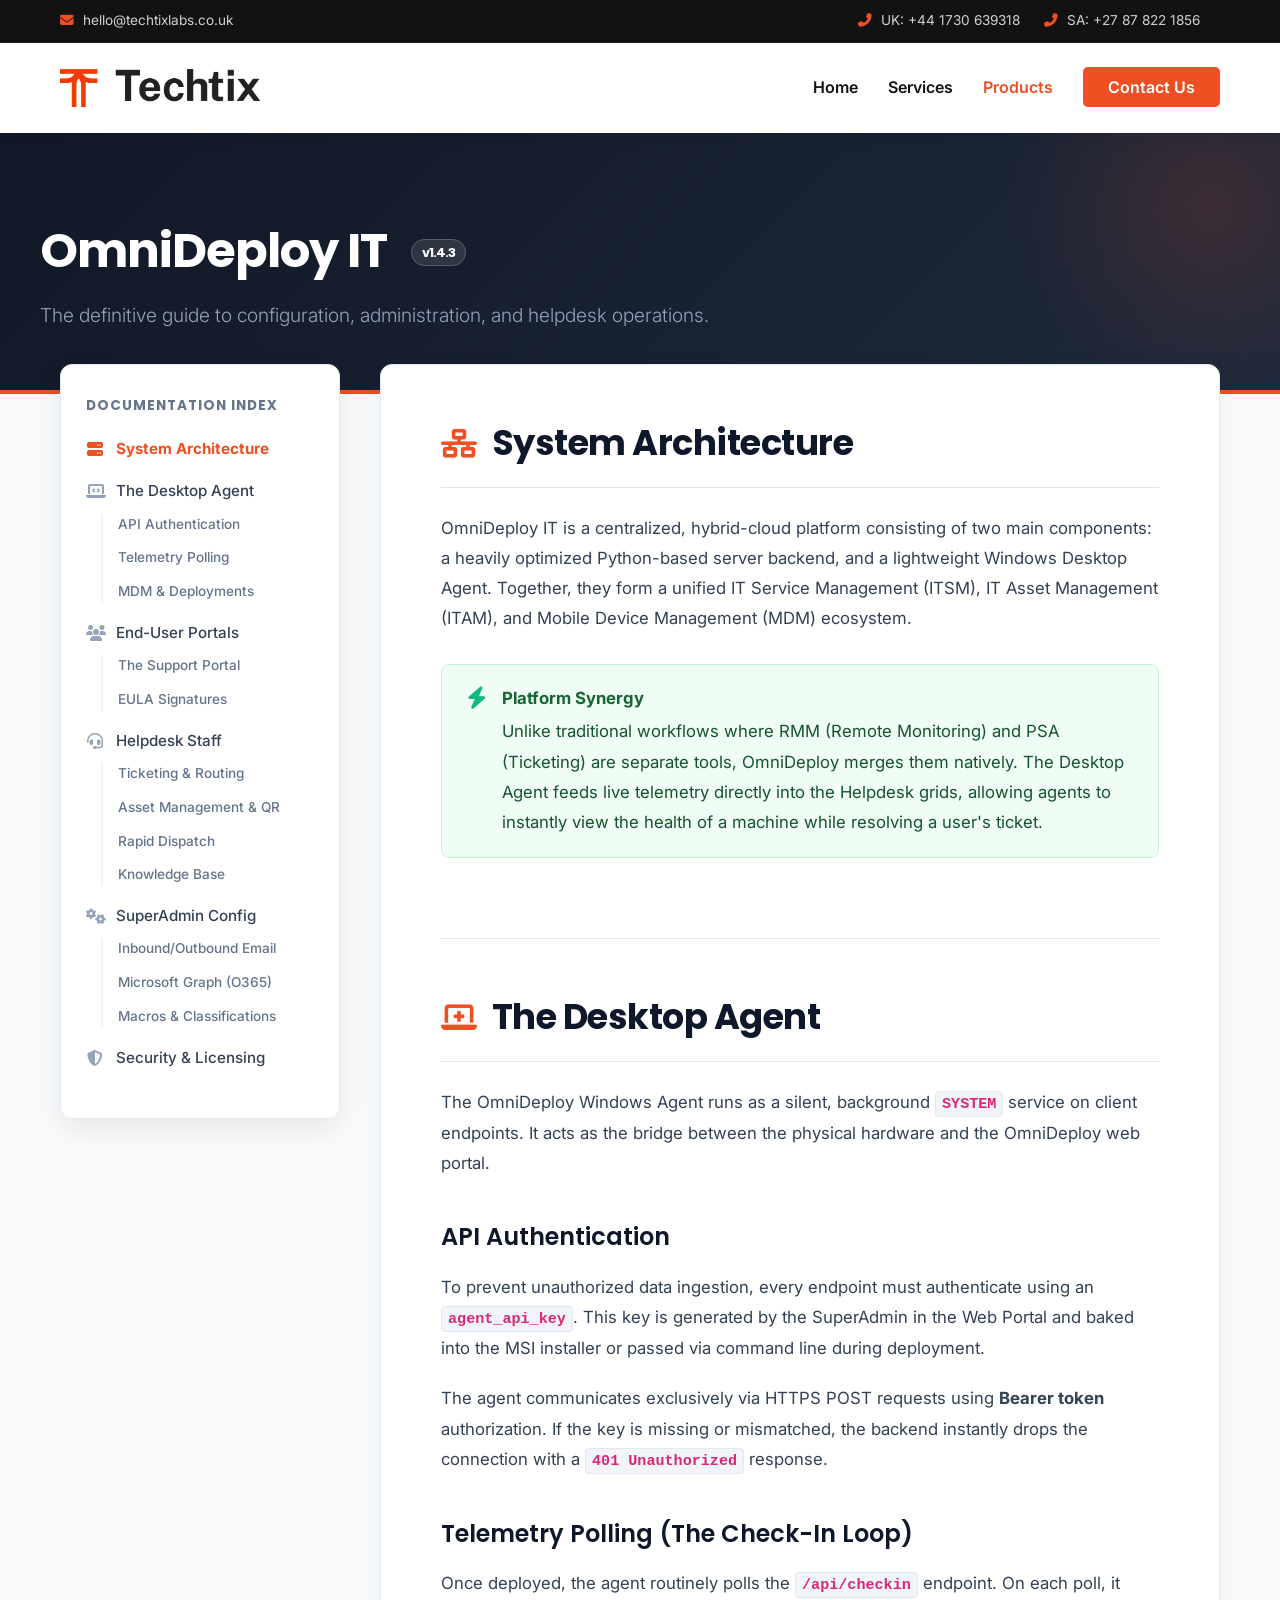
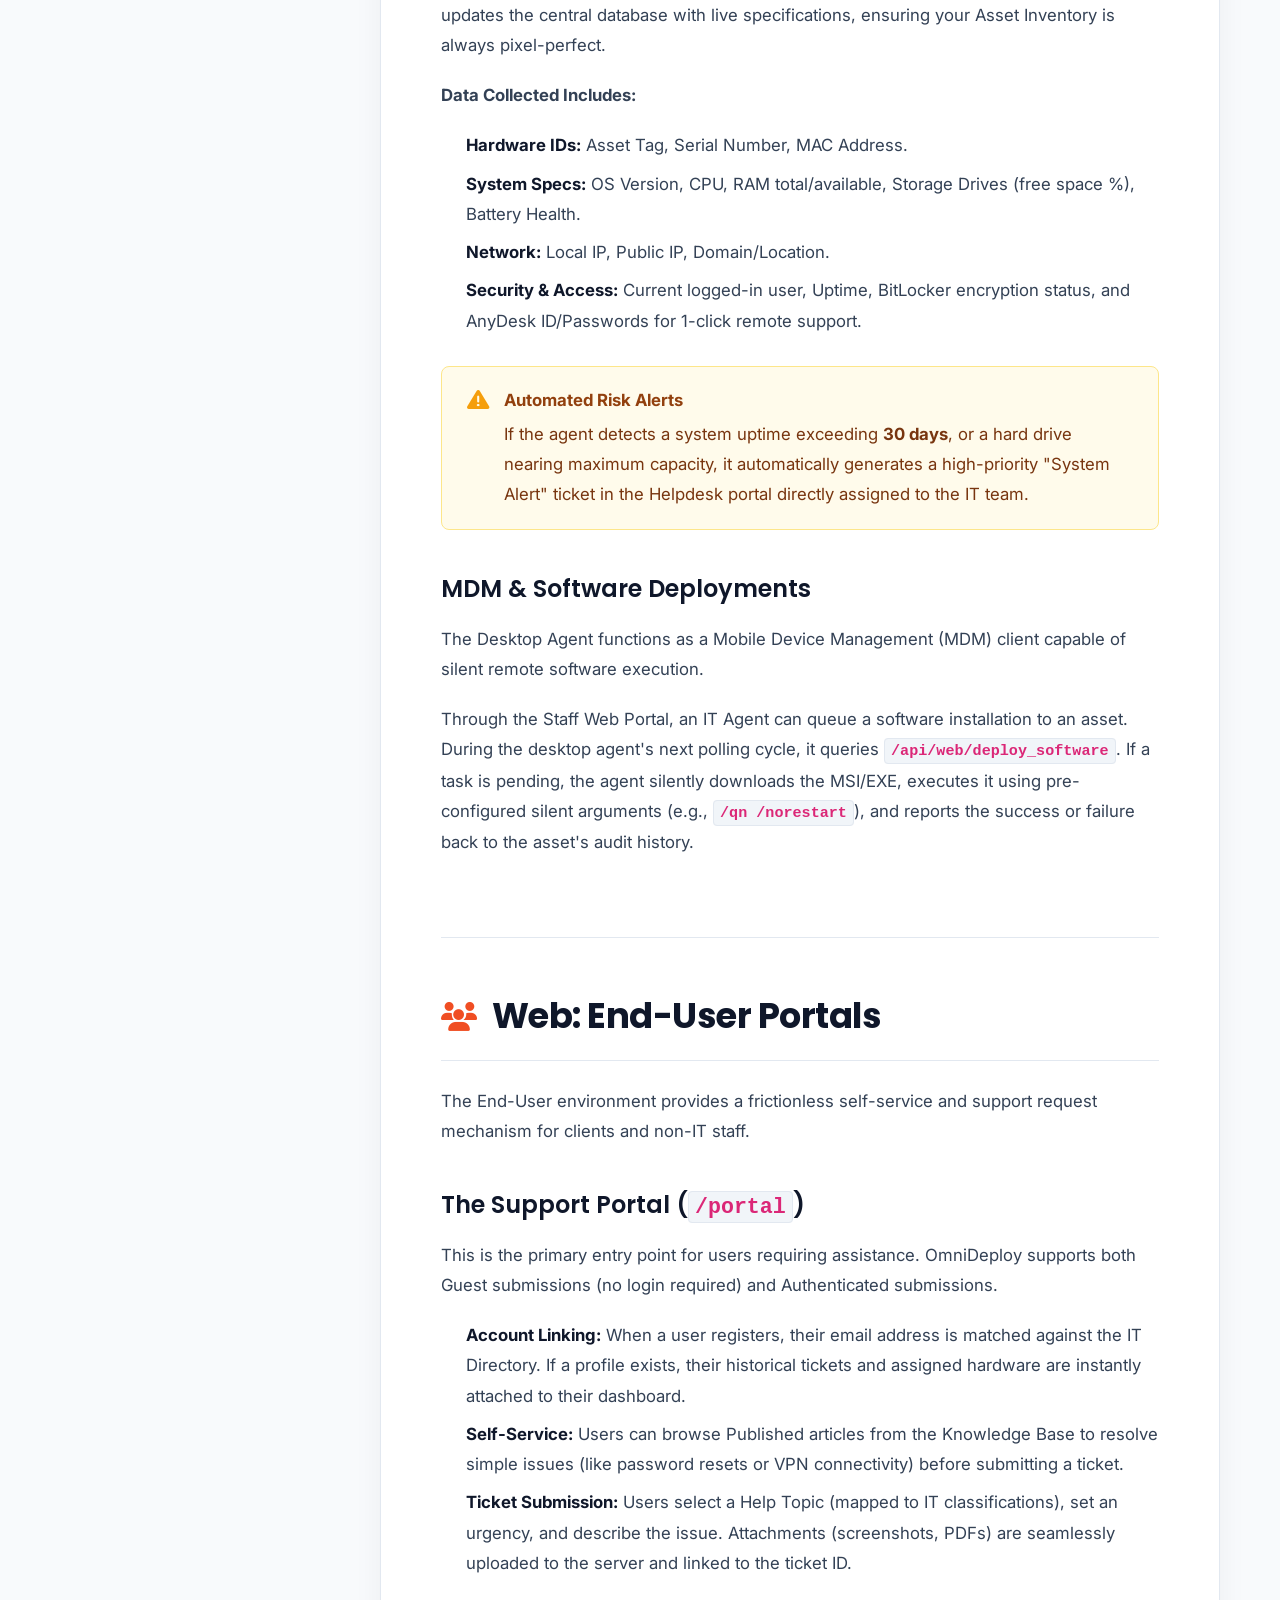
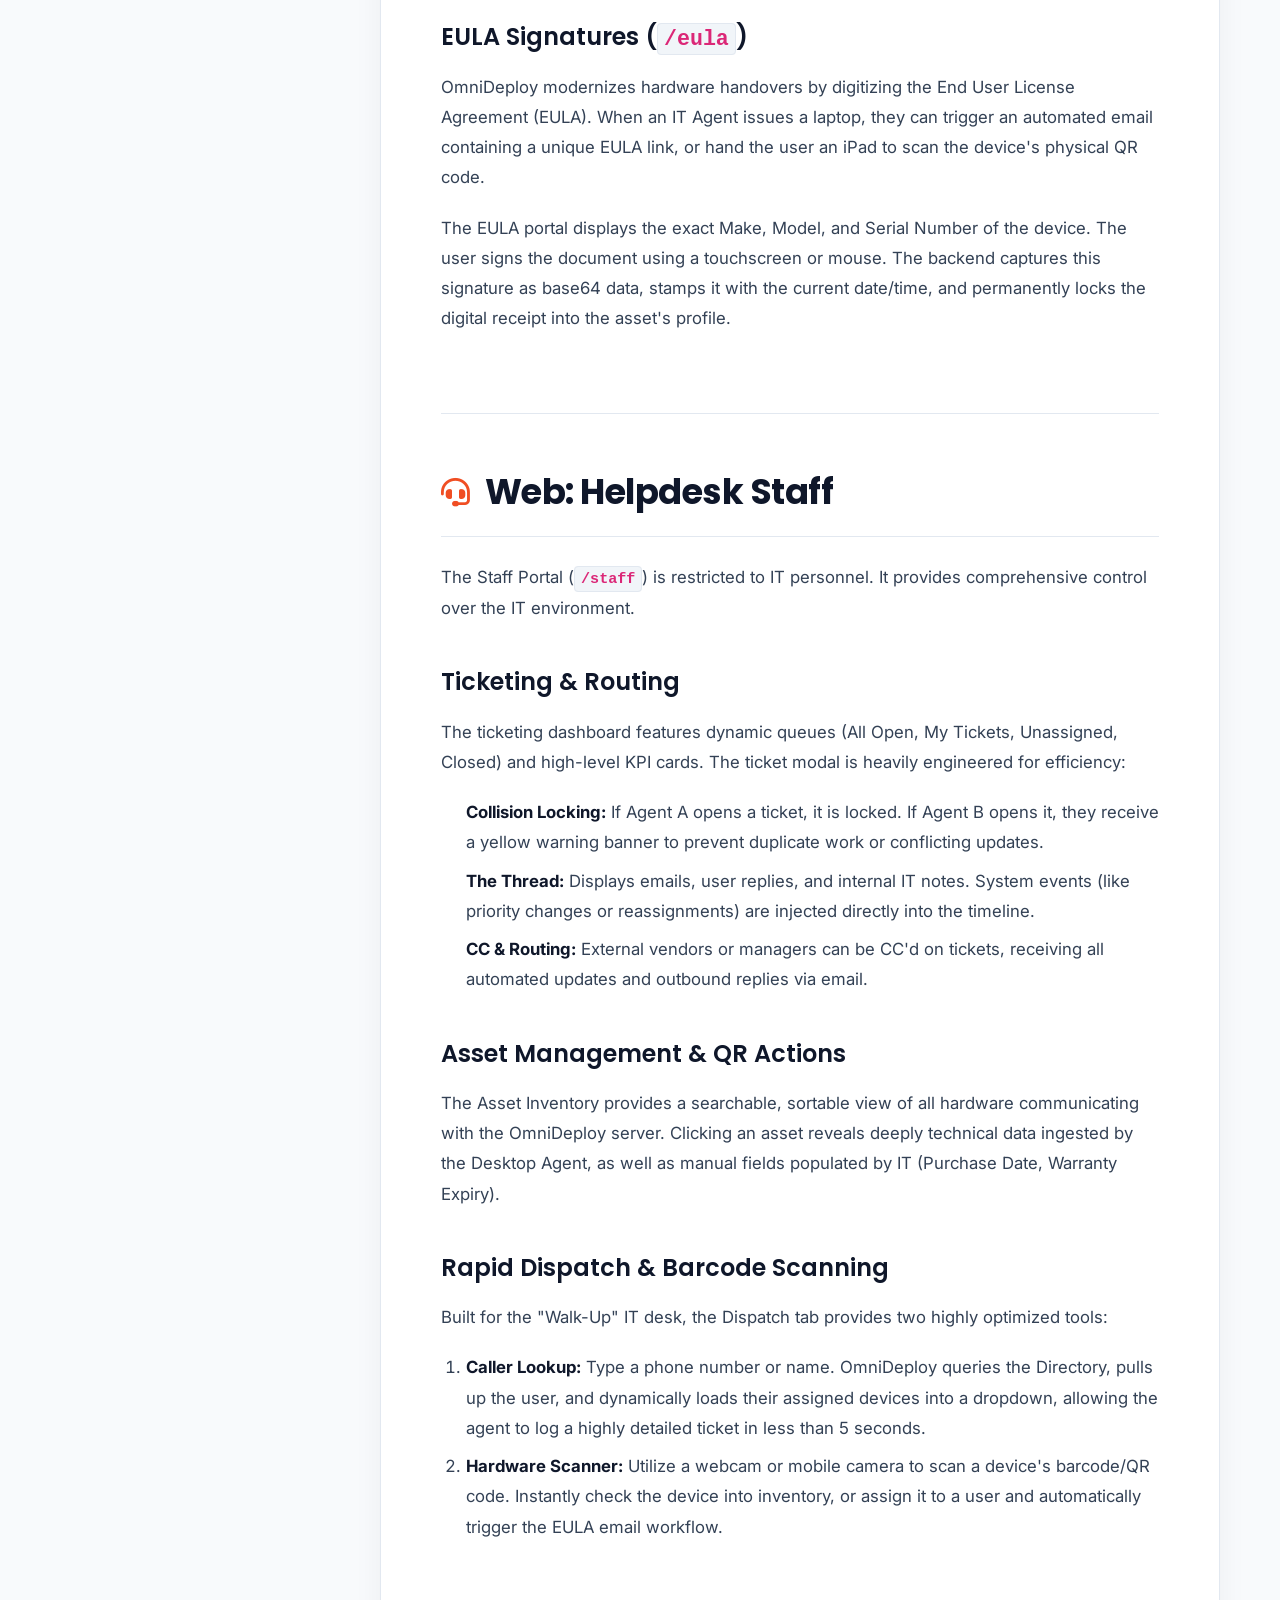
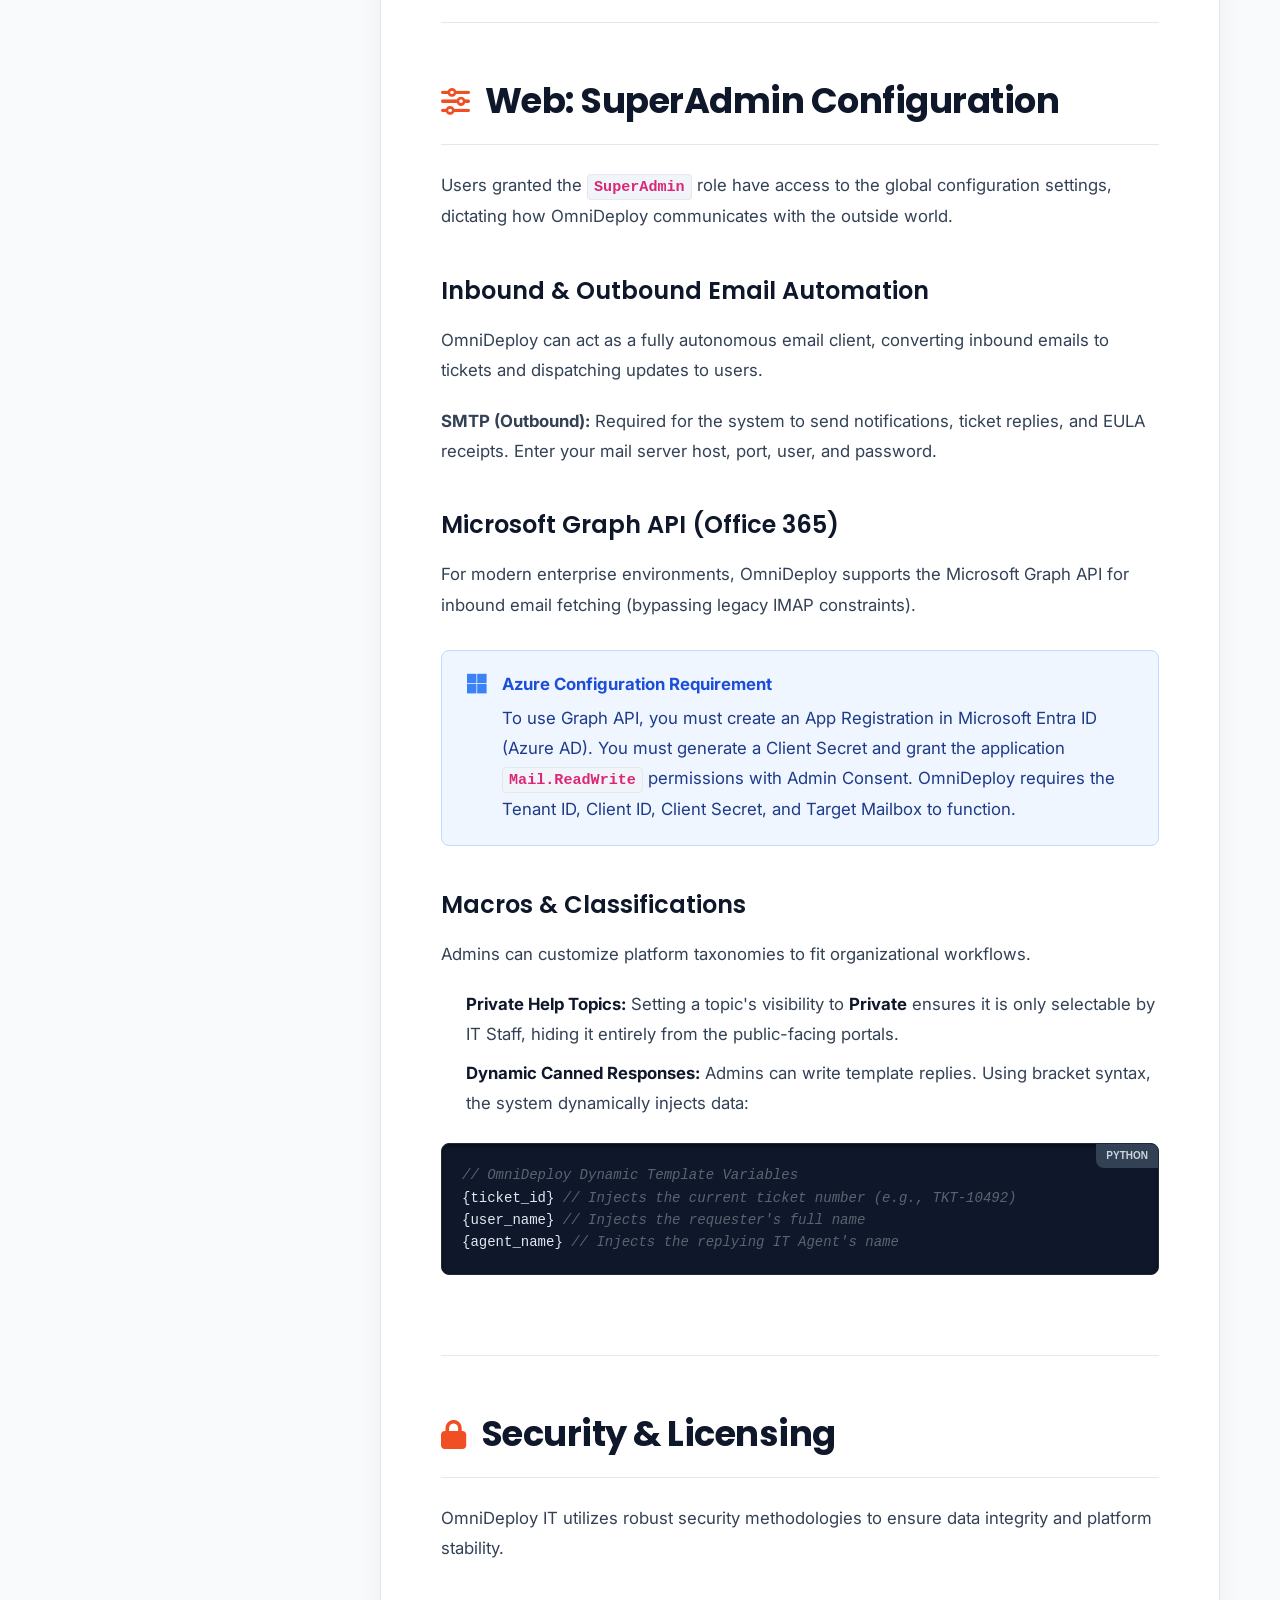
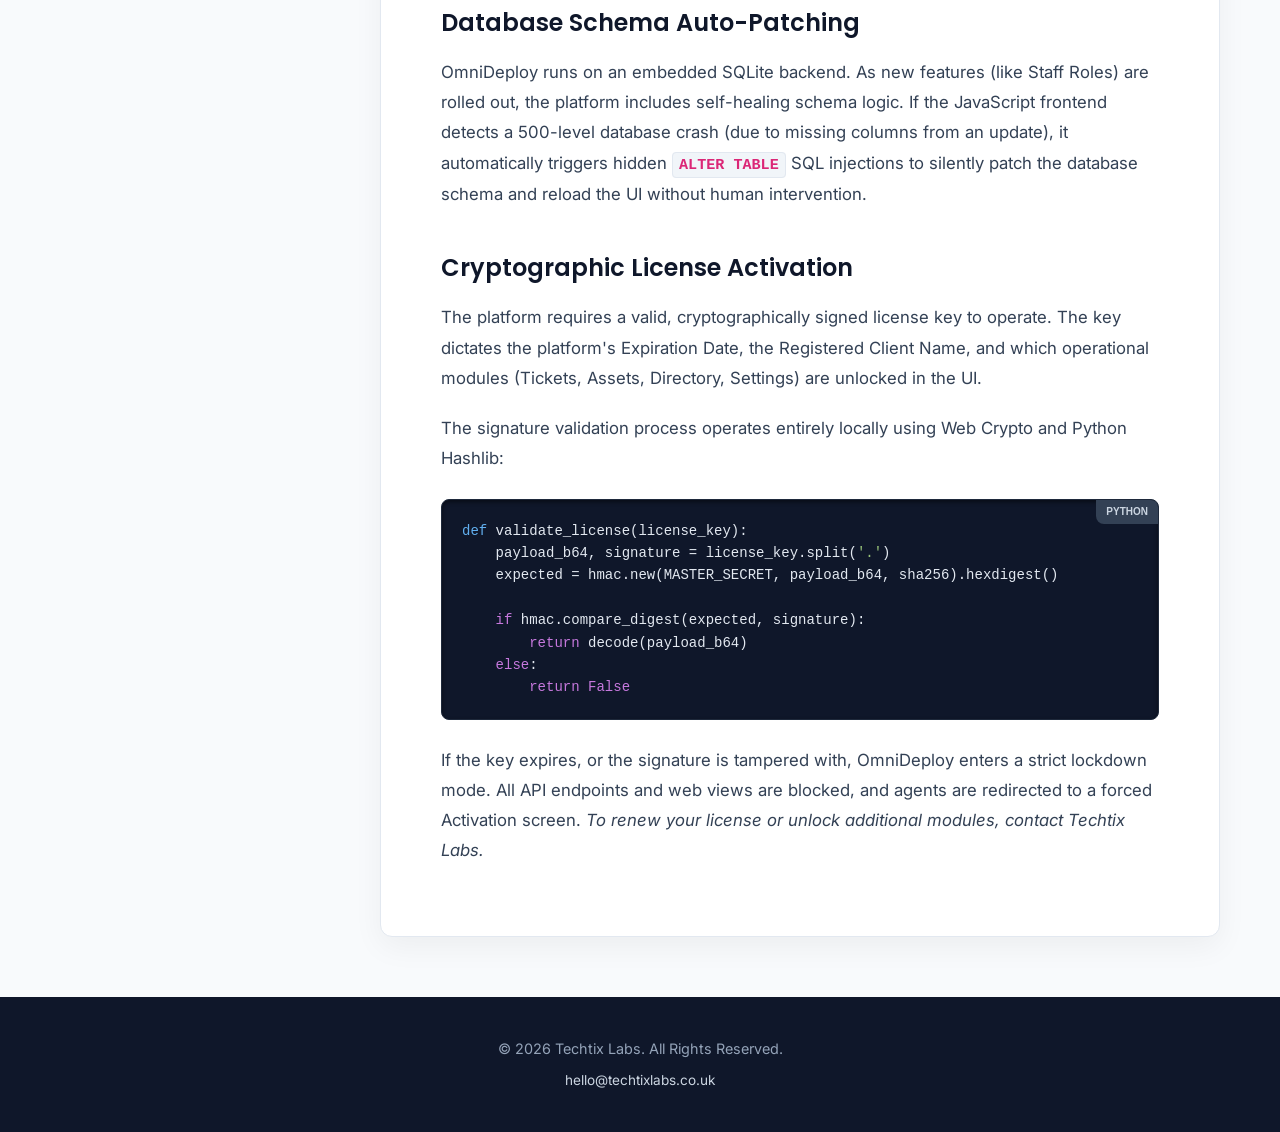
==== commit ce1ecd6b: "v1.4.3" ====
--- a/documentation/omnideploy/index.html
+++ b/documentation/omnideploy/index.html
@@ -149,7 +149,7 @@
 
     <div class="doc-hero">
         <div class="doc-hero-container">
-            <h1>OmniDeploy IT <span class="version-badge">v1.4.2</span></h1>
+            <h1>OmniDeploy IT <span class="version-badge">v1.4.3</span></h1>
             <p>The definitive guide to configuration, administration, and helpdesk operations.</p>
         </div>
     </div>
